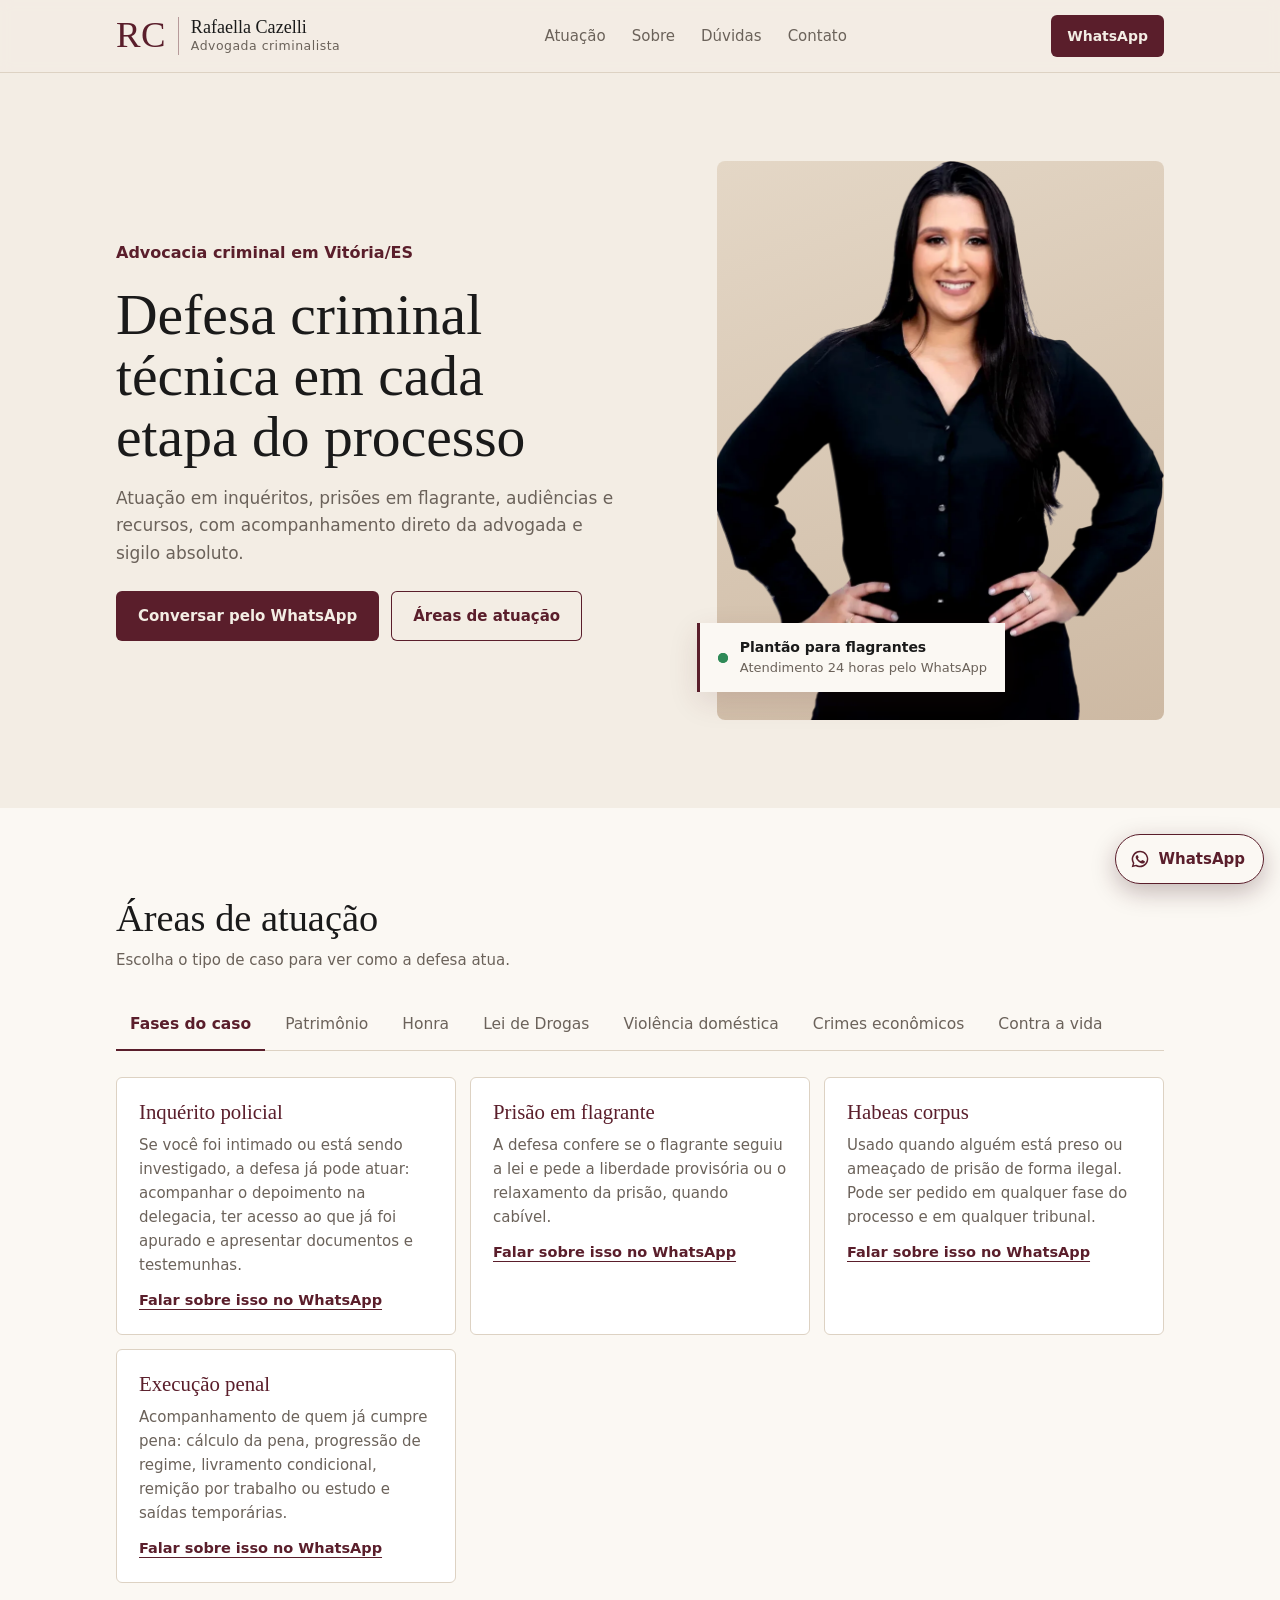
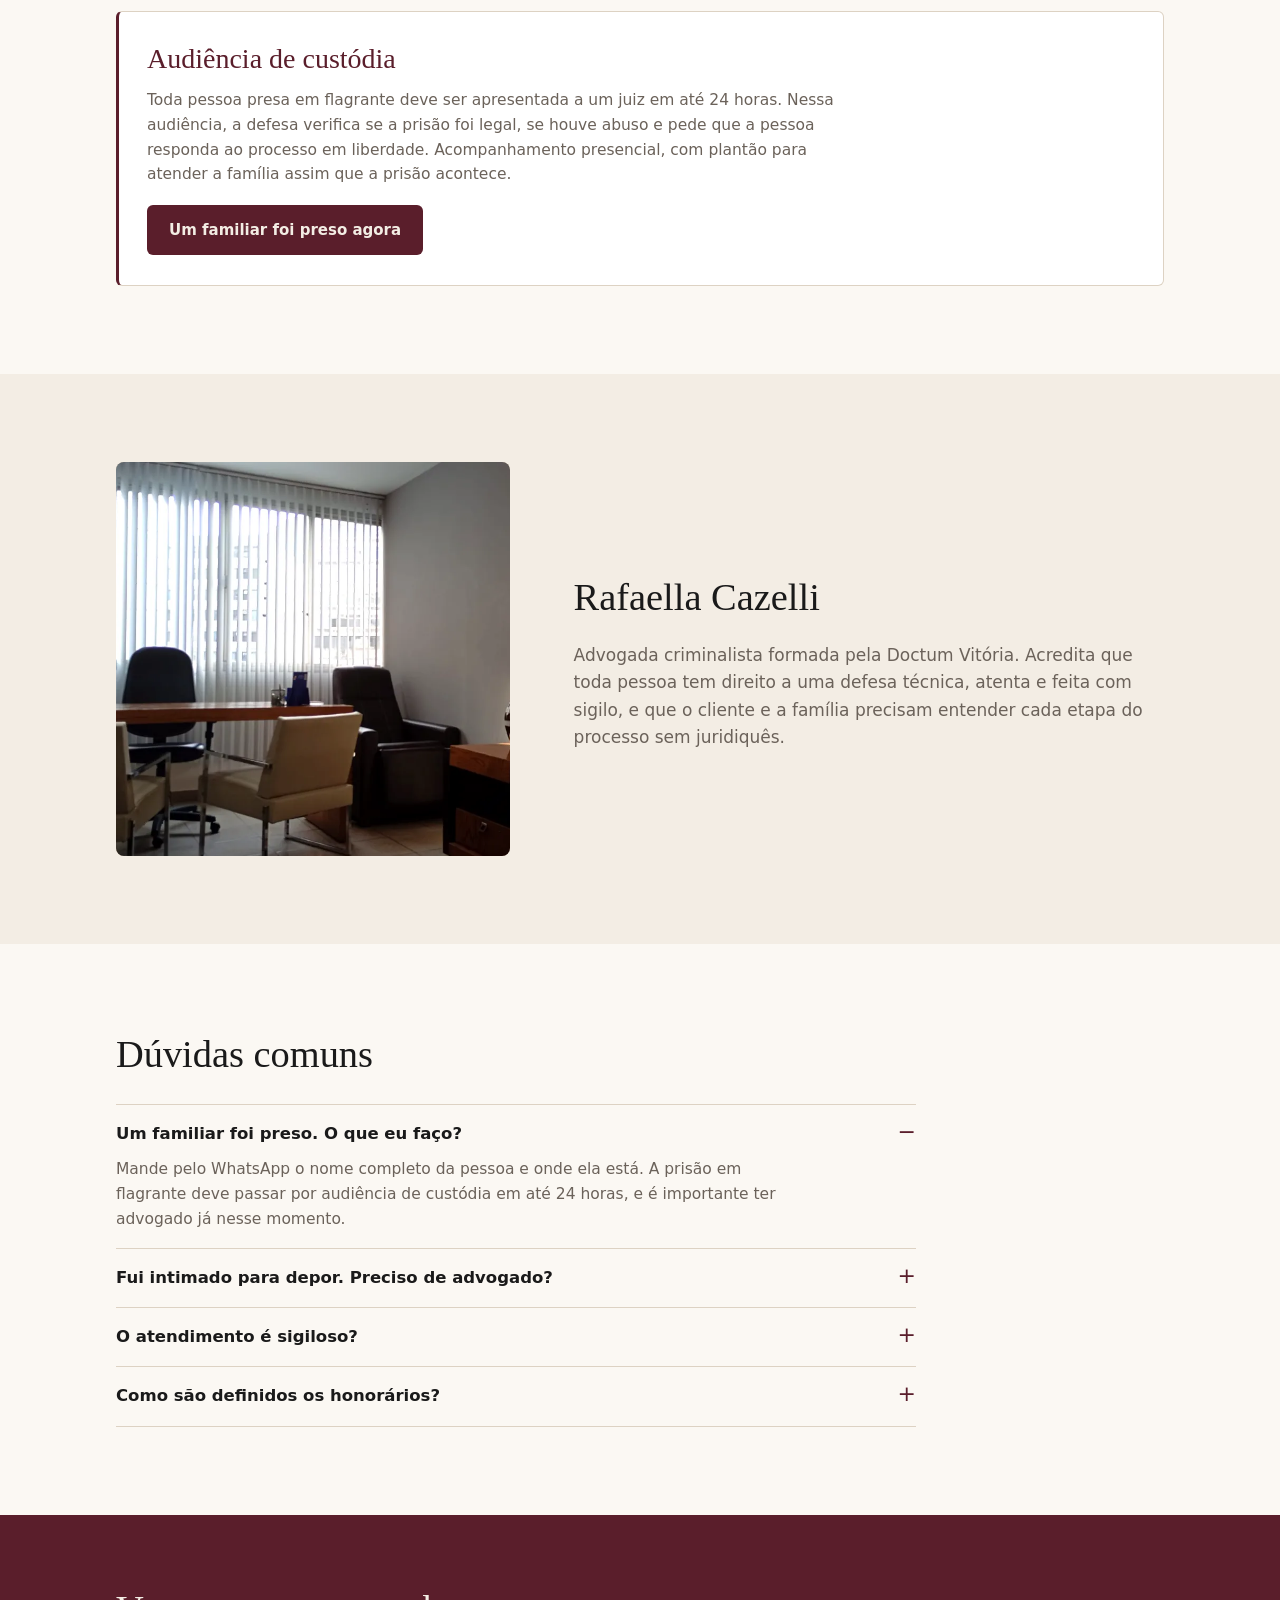
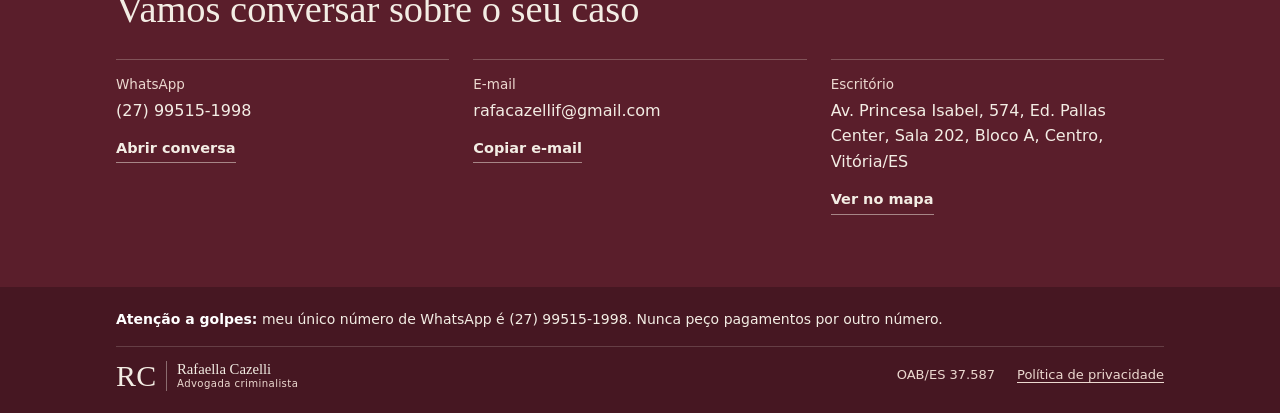
==== index.html @ 6f14c779 "Aplica protocolos básicos de segurança e aviso contra golpes - Content-Security-Policy nas páginas e" ====
<!doctype html>
<html lang="pt-BR">
<head>
  <meta charset="utf-8">
  <meta name="viewport" content="width=device-width, initial-scale=1, viewport-fit=cover">
  <meta http-equiv="Content-Security-Policy" content="default-src 'self'; script-src 'self'; style-src 'self' https://fonts.googleapis.com; font-src https://fonts.gstatic.com; img-src 'self' data:; connect-src 'none'; object-src 'none'; base-uri 'self'; form-action 'none'; upgrade-insecure-requests">
  <meta name="referrer" content="strict-origin-when-cross-origin">
  <title>Rafaella Cazelli · Advogada Criminalista em Vitória/ES</title>
  <meta name="description" content="Advogada criminalista em Vitória/ES. Defesa em furto, roubo, estelionato, crimes contra a honra, tráfico de drogas, violência doméstica, Tribunal do Júri, prisão em flagrante, audiência de custódia e habeas corpus. Plantão 24 horas pelo WhatsApp.">
  <meta name="theme-color" content="#5a1e2b">
  <meta property="og:type" content="website">
  <meta property="og:locale" content="pt_BR">
  <meta property="og:title" content="Rafaella Cazelli · Advogada Criminalista">
  <meta property="og:description" content="Defesa criminal técnica em cada etapa do processo. Atendimento em Vitória/ES e plantão 24 horas para flagrantes.">
  <meta property="og:image" content="assets/img/og-image.jpg">
  <meta name="twitter:card" content="summary_large_image">
  <link rel="icon" type="image/png" sizes="32x32" href="assets/img/favicon-32.png">
  <link rel="apple-touch-icon" href="assets/img/apple-touch-icon.png">
  <script src="assets/js/early.js"></script>
  <link rel="preconnect" href="https://fonts.googleapis.com">
  <link rel="preconnect" href="https://fonts.gstatic.com" crossorigin>
  <link rel="stylesheet" href="https://fonts.googleapis.com/css2?family=DM+Serif+Display&family=Lato:wght@400;700&display=swap">
  <link rel="stylesheet" href="assets/css/style.css">
  <link rel="preload" as="image" href="assets/img/rafaella.webp">
  <script type="application/ld+json">{"@context": "https://schema.org", "@type": "LegalService", "name": "Rafaella Cazelli · Advocacia Criminal", "description": "Advogada criminalista em Vitória/ES. Inquérito policial, prisão em flagrante, audiência de custódia, habeas corpus, Tribunal do Júri, crimes econômicos e execução penal.", "telephone": "+55 27 99515-1998", "email": "rafacazellif@gmail.com", "image": "assets/img/rafaella.webp", "areaServed": "Vitória, Espírito Santo", "address": {"@type": "PostalAddress", "streetAddress": "Av. Princesa Isabel, 574, Ed. Pallas Center, Sala 202, Bloco A", "addressLocality": "Vitória", "addressRegion": "ES", "addressCountry": "BR"}, "employee": {"@type": "Person", "name": "Rafaella Cazelli", "jobTitle": "Advogada criminalista", "alumniOf": "Doctum Vitória"}, "knowsAbout": ["Furto", "Roubo", "Estelionato e golpes", "Calúnia", "Difamação", "Injúria", "Tráfico de drogas", "Porte para uso pessoal", "Lei Maria da Penha", "Medidas protetivas", "Crimes tributários", "Lavagem de dinheiro", "Tribunal do Júri", "Inquérito policial", "Prisão em flagrante", "Habeas corpus", "Execução penal", "Audiência de custódia"]}</script>
  <script type="application/ld+json">{"@context": "https://schema.org", "@type": "FAQPage", "mainEntity": [{"@type": "Question", "name": "Um familiar foi preso. O que eu faço?", "acceptedAnswer": {"@type": "Answer", "text": "Mande pelo WhatsApp o nome completo da pessoa e onde ela está. A prisão em flagrante deve passar por audiência de custódia em até 24 horas, e é importante ter advogado já nesse momento."}}, {"@type": "Question", "name": "Fui intimado para depor. Preciso de advogado?", "acceptedAnswer": {"@type": "Answer", "text": "É recomendável. Com um advogado presente, você entende o motivo da intimação antes de falar e garante que seus direitos sejam respeitados, inclusive o de permanecer em silêncio."}}, {"@type": "Question", "name": "O atendimento é sigiloso?", "acceptedAnswer": {"@type": "Answer", "text": "Sim. Tudo o que você conta à advogada é protegido pelo sigilo profissional, desde a primeira mensagem."}}, {"@type": "Question", "name": "Como são definidos os honorários?", "acceptedAnswer": {"@type": "Answer", "text": "Seguem a tabela da OAB do seu estado e são combinados por escrito antes de qualquer serviço começar."}}]}</script>
</head>
<body>
  <a class="skip" href="#conteudo">Pular para o conteúdo</a>

  <header class="nav">
    <div class="wrap">
      <a href="#inicio" aria-label="Rafaella Cazelli, voltar ao início"><span class="lockup"><strong>RC</strong><i></i><span><b>Rafaella Cazelli</b>Advogada criminalista</span></span></a>
      <nav class="nav-links" id="menu" aria-label="Seções do site">
        <a href="#atuacao">Atuação</a>
        <a href="#sobre">Sobre</a>
        <a href="#duvidas">Dúvidas</a>
        <a href="#contato">Contato</a>
      </nav>
      <a class="btn small" href="https://wa.me/5527995151998?text=Ol%C3%A1%2C%20Rafaella.%20Vim%20pelo%20site%20e%20gostaria%20de%20orienta%C3%A7%C3%A3o%20jur%C3%ADdica%20na%20%C3%A1rea%20criminal." target="_blank" rel="noopener">WhatsApp</a>
      <button class="menu-btn" type="button" aria-expanded="false" aria-controls="menu"><span></span><span></span><span></span><b class="sr-only">Abrir menu</b></button>
    </div>
  </header>

  <main id="conteudo">
    <section class="hero" id="inicio">
      <div class="wrap">
        <div class="hero-text">
          <p class="kicker">Advocacia criminal em Vitória/ES</p>
          <h1>Defesa criminal técnica em cada etapa do processo</h1>
          <p>Atuação em inquéritos, prisões em flagrante, audiências e recursos, com acompanhamento direto da advogada e sigilo absoluto.</p>
          <div class="btns">
            <a class="btn" href="https://wa.me/5527995151998?text=Ol%C3%A1%2C%20Rafaella.%20Vim%20pelo%20site%20e%20gostaria%20de%20orienta%C3%A7%C3%A3o%20jur%C3%ADdica%20na%20%C3%A1rea%20criminal." target="_blank" rel="noopener">Conversar pelo WhatsApp</a>
            <a class="btn line" href="#atuacao">Áreas de atuação</a>
          </div>
        </div>
        <div class="hero-photo">
          <div class="frame"><img src="assets/img/rafaella.webp" width="900" height="1134" alt="Rafaella Cazelli, advogada criminalista" fetchpriority="high"></div>
          <div class="badge"><span class="live" aria-hidden="true"></span><div><b>Plantão para flagrantes</b><span>Atendimento 24 horas pelo WhatsApp</span></div></div>
        </div>
      </div>
    </section>

    <section class="section paper" id="atuacao">
      <div class="wrap">
        <div class="section-head">
          <h2>Áreas de atuação</h2>
          <p class="hint">Escolha o tipo de caso para ver como a defesa atua.</p>
        </div>
        <div class="tabs" role="tablist" aria-label="Tipos de caso">
          <button class="tab" type="button" role="tab" id="tab-fases" aria-controls="painel-fases" aria-selected="true" tabindex="0">Fases do caso</button>
          <button class="tab" type="button" role="tab" id="tab-patrimonio" aria-controls="painel-patrimonio" aria-selected="false" tabindex="-1">Patrimônio</button>
          <button class="tab" type="button" role="tab" id="tab-honra" aria-controls="painel-honra" aria-selected="false" tabindex="-1">Honra</button>
          <button class="tab" type="button" role="tab" id="tab-drogas" aria-controls="painel-drogas" aria-selected="false" tabindex="-1">Lei de Drogas</button>
          <button class="tab" type="button" role="tab" id="tab-domestica" aria-controls="painel-domestica" aria-selected="false" tabindex="-1">Violência doméstica</button>
          <button class="tab" type="button" role="tab" id="tab-economicos" aria-controls="painel-economicos" aria-selected="false" tabindex="-1">Crimes econômicos</button>
          <button class="tab" type="button" role="tab" id="tab-vida" aria-controls="painel-vida" aria-selected="false" tabindex="-1">Contra a vida</button>
        </div>
        <div class="tab-panel" role="tabpanel" id="painel-fases" aria-labelledby="tab-fases" tabindex="0">
          <h3 class="panel-title">Fases do caso</h3>
          <div class="cards">
            <article class="card">
              <h4>Inquérito policial</h4>
              <p>Se você foi intimado ou está sendo investigado, a defesa já pode atuar: acompanhar o depoimento na delegacia, ter acesso ao que já foi apurado e apresentar documentos e testemunhas.</p>
              <a class="text-link" href="https://wa.me/5527995151998?text=Ol%C3%A1%2C%20Rafaella.%20Vim%20pelo%20site%20e%20gostaria%20de%20orienta%C3%A7%C3%A3o%20jur%C3%ADdica%20sobre%20inqu%C3%A9rito%20policial." target="_blank" rel="noopener">Falar sobre isso no WhatsApp</a>
            </article>
            <article class="card">
              <h4>Prisão em flagrante</h4>
              <p>A defesa confere se o flagrante seguiu a lei e pede a liberdade provisória ou o relaxamento da prisão, quando cabível.</p>
              <a class="text-link" href="https://wa.me/5527995151998?text=Ol%C3%A1%2C%20Rafaella.%20Vim%20pelo%20site%20e%20gostaria%20de%20orienta%C3%A7%C3%A3o%20jur%C3%ADdica%20sobre%20pris%C3%A3o%20em%20flagrante." target="_blank" rel="noopener">Falar sobre isso no WhatsApp</a>
            </article>
            <article class="card">
              <h4>Habeas corpus</h4>
              <p>Usado quando alguém está preso ou ameaçado de prisão de forma ilegal. Pode ser pedido em qualquer fase do processo e em qualquer tribunal.</p>
              <a class="text-link" href="https://wa.me/5527995151998?text=Ol%C3%A1%2C%20Rafaella.%20Vim%20pelo%20site%20e%20gostaria%20de%20orienta%C3%A7%C3%A3o%20jur%C3%ADdica%20sobre%20habeas%20corpus." target="_blank" rel="noopener">Falar sobre isso no WhatsApp</a>
            </article>
            <article class="card">
              <h4>Execução penal</h4>
              <p>Acompanhamento de quem já cumpre pena: cálculo da pena, progressão de regime, livramento condicional, remição por trabalho ou estudo e saídas temporárias.</p>
              <a class="text-link" href="https://wa.me/5527995151998?text=Ol%C3%A1%2C%20Rafaella.%20Vim%20pelo%20site%20e%20gostaria%20de%20orienta%C3%A7%C3%A3o%20jur%C3%ADdica%20sobre%20execu%C3%A7%C3%A3o%20penal." target="_blank" rel="noopener">Falar sobre isso no WhatsApp</a>
            </article>
          </div>
        </div>
        <div class="tab-panel" role="tabpanel" id="painel-patrimonio" aria-labelledby="tab-patrimonio" tabindex="0">
          <h3 class="panel-title">Patrimônio</h3>
          <div class="cards">
            <article class="card">
              <h4>Furto</h4>
              <p>Defesa em acusações de furto simples ou qualificado, desde o depoimento na delegacia até o julgamento.</p>
              <a class="text-link" href="https://wa.me/5527995151998?text=Ol%C3%A1%2C%20Rafaella.%20Vim%20pelo%20site%20e%20gostaria%20de%20orienta%C3%A7%C3%A3o%20jur%C3%ADdica%20sobre%20furto." target="_blank" rel="noopener">Falar sobre isso no WhatsApp</a>
            </article>
            <article class="card">
              <h4>Roubo</h4>
              <p>Defesa em processos por roubo, inclusive o pedido de liberdade logo depois da prisão.</p>
              <a class="text-link" href="https://wa.me/5527995151998?text=Ol%C3%A1%2C%20Rafaella.%20Vim%20pelo%20site%20e%20gostaria%20de%20orienta%C3%A7%C3%A3o%20jur%C3%ADdica%20sobre%20roubo." target="_blank" rel="noopener">Falar sobre isso no WhatsApp</a>
            </article>
            <article class="card">
              <h4>Estelionato e golpes</h4>
              <p>Defesa em investigações por estelionato, golpes pela internet, fraudes e uso de conta de terceiros.</p>
              <a class="text-link" href="https://wa.me/5527995151998?text=Ol%C3%A1%2C%20Rafaella.%20Vim%20pelo%20site%20e%20gostaria%20de%20orienta%C3%A7%C3%A3o%20jur%C3%ADdica%20sobre%20estelionato." target="_blank" rel="noopener">Falar sobre isso no WhatsApp</a>
            </article>
          </div>
        </div>
        <div class="tab-panel" role="tabpanel" id="painel-honra" aria-labelledby="tab-honra" tabindex="0">
          <h3 class="panel-title">Honra</h3>
          <div class="cards">
            <article class="card">
              <h4>Calúnia</h4>
              <p>Quando alguém atribui falsamente a outra pessoa a prática de um crime. A advogada atua tanto para quem foi acusado quanto para quem foi ofendido.</p>
              <a class="text-link" href="https://wa.me/5527995151998?text=Ol%C3%A1%2C%20Rafaella.%20Vim%20pelo%20site%20e%20gostaria%20de%20orienta%C3%A7%C3%A3o%20jur%C3%ADdica%20sobre%20cal%C3%BAnia." target="_blank" rel="noopener">Falar sobre isso no WhatsApp</a>
            </article>
            <article class="card">
              <h4>Difamação</h4>
              <p>Quando alguém espalha um fato que ofende a reputação de outra pessoa, pessoalmente ou na internet.</p>
              <a class="text-link" href="https://wa.me/5527995151998?text=Ol%C3%A1%2C%20Rafaella.%20Vim%20pelo%20site%20e%20gostaria%20de%20orienta%C3%A7%C3%A3o%20jur%C3%ADdica%20sobre%20difama%C3%A7%C3%A3o." target="_blank" rel="noopener">Falar sobre isso no WhatsApp</a>
            </article>
            <article class="card">
              <h4>Injúria</h4>
              <p>Ofensas e xingamentos que atingem a dignidade de alguém, inclusive em redes sociais e grupos de mensagem.</p>
              <a class="text-link" href="https://wa.me/5527995151998?text=Ol%C3%A1%2C%20Rafaella.%20Vim%20pelo%20site%20e%20gostaria%20de%20orienta%C3%A7%C3%A3o%20jur%C3%ADdica%20sobre%20inj%C3%BAria." target="_blank" rel="noopener">Falar sobre isso no WhatsApp</a>
            </article>
          </div>
        </div>
        <div class="tab-panel" role="tabpanel" id="painel-drogas" aria-labelledby="tab-drogas" tabindex="0">
          <h3 class="panel-title">Lei de Drogas</h3>
          <div class="cards">
            <article class="card">
              <h4>Tráfico de drogas</h4>
              <p>Defesa em flagrantes, inquéritos e processos por tráfico, com análise de como foi feita a abordagem e a apreensão.</p>
              <a class="text-link" href="https://wa.me/5527995151998?text=Ol%C3%A1%2C%20Rafaella.%20Vim%20pelo%20site%20e%20gostaria%20de%20orienta%C3%A7%C3%A3o%20jur%C3%ADdica%20sobre%20tr%C3%A1fico%20de%20drogas." target="_blank" rel="noopener">Falar sobre isso no WhatsApp</a>
            </article>
            <article class="card">
              <h4>Porte para uso pessoal</h4>
              <p>Defesa para que o caso seja tratado como uso pessoal, e não como tráfico, quando as circunstâncias indicam isso.</p>
              <a class="text-link" href="https://wa.me/5527995151998?text=Ol%C3%A1%2C%20Rafaella.%20Vim%20pelo%20site%20e%20gostaria%20de%20orienta%C3%A7%C3%A3o%20jur%C3%ADdica%20sobre%20porte%20de%20drogas%20para%20uso%20pessoal." target="_blank" rel="noopener">Falar sobre isso no WhatsApp</a>
            </article>
          </div>
        </div>
        <div class="tab-panel" role="tabpanel" id="painel-domestica" aria-labelledby="tab-domestica" tabindex="0">
          <h3 class="panel-title">Violência doméstica</h3>
          <div class="cards">
            <article class="card">
              <h4>Lei Maria da Penha</h4>
              <p>Defesa em inquéritos e processos por violência doméstica e familiar.</p>
              <a class="text-link" href="https://wa.me/5527995151998?text=Ol%C3%A1%2C%20Rafaella.%20Vim%20pelo%20site%20e%20gostaria%20de%20orienta%C3%A7%C3%A3o%20jur%C3%ADdica%20sobre%20viol%C3%AAncia%20dom%C3%A9stica." target="_blank" rel="noopener">Falar sobre isso no WhatsApp</a>
            </article>
            <article class="card">
              <h4>Medidas protetivas</h4>
              <p>Atuação em pedidos de medida protetiva, na contestação delas e em casos de descumprimento.</p>
              <a class="text-link" href="https://wa.me/5527995151998?text=Ol%C3%A1%2C%20Rafaella.%20Vim%20pelo%20site%20e%20gostaria%20de%20orienta%C3%A7%C3%A3o%20jur%C3%ADdica%20sobre%20medidas%20protetivas." target="_blank" rel="noopener">Falar sobre isso no WhatsApp</a>
            </article>
          </div>
        </div>
        <div class="tab-panel" role="tabpanel" id="painel-economicos" aria-labelledby="tab-economicos" tabindex="0">
          <h3 class="panel-title">Crimes econômicos</h3>
          <div class="cards">
            <article class="card">
              <h4>Crimes tributários</h4>
              <p>Defesa em investigações e processos por sonegação e outros crimes contra a ordem tributária.</p>
              <a class="text-link" href="https://wa.me/5527995151998?text=Ol%C3%A1%2C%20Rafaella.%20Vim%20pelo%20site%20e%20gostaria%20de%20orienta%C3%A7%C3%A3o%20jur%C3%ADdica%20sobre%20crimes%20tribut%C3%A1rios." target="_blank" rel="noopener">Falar sobre isso no WhatsApp</a>
            </article>
            <article class="card">
              <h4>Lavagem de dinheiro</h4>
              <p>Defesa em investigações e processos por lavagem de dinheiro, com análise detalhada de documentos e movimentações financeiras.</p>
              <a class="text-link" href="https://wa.me/5527995151998?text=Ol%C3%A1%2C%20Rafaella.%20Vim%20pelo%20site%20e%20gostaria%20de%20orienta%C3%A7%C3%A3o%20jur%C3%ADdica%20sobre%20lavagem%20de%20dinheiro." target="_blank" rel="noopener">Falar sobre isso no WhatsApp</a>
            </article>
          </div>
        </div>
        <div class="tab-panel" role="tabpanel" id="painel-vida" aria-labelledby="tab-vida" tabindex="0">
          <h3 class="panel-title">Contra a vida</h3>
          <div class="cards">
            <article class="card">
              <h4>Tribunal do Júri</h4>
              <p>Homicídio e outros crimes dolosos contra a vida são julgados por jurados. A defesa atua desde a fase de provas até a sessão de julgamento em plenário.</p>
              <a class="text-link" href="https://wa.me/5527995151998?text=Ol%C3%A1%2C%20Rafaella.%20Vim%20pelo%20site%20e%20gostaria%20de%20orienta%C3%A7%C3%A3o%20jur%C3%ADdica%20sobre%20Tribunal%20do%20J%C3%BAri." target="_blank" rel="noopener">Falar sobre isso no WhatsApp</a>
            </article>
          </div>
        </div>
        <div class="area-wide">
          <h3>Audiência de custódia</h3>
          <p>Toda pessoa presa em flagrante deve ser apresentada a um juiz em até 24 horas. Nessa audiência, a defesa verifica se a prisão foi legal, se houve abuso e pede que a pessoa responda ao processo em liberdade. Acompanhamento presencial, com plantão para atender a família assim que a prisão acontece.</p>
          <a class="btn" href="https://wa.me/5527995151998?text=Ol%C3%A1%2C%20Rafaella.%20Um%20familiar%20acabou%20de%20ser%20preso%20e%20preciso%20de%20ajuda%20com%20a%20audi%C3%AAncia%20de%20cust%C3%B3dia." target="_blank" rel="noopener">Um familiar foi preso agora</a>
        </div>
      </div>
    </section>

    <section class="section about" id="sobre">
      <div class="wrap">
        <div class="frame"><img src="assets/img/escritorio.webp" width="1100" height="744" alt="Sala de atendimento do escritório no Ed. Pallas Center, em Vitória" loading="lazy"></div>
        <div class="about-text">
          <h2>Rafaella Cazelli</h2>
          <p>Advogada criminalista formada pela Doctum Vitória. Acredita que toda pessoa tem direito a uma defesa técnica, atenta e feita com sigilo, e que o cliente e a família precisam entender cada etapa do processo sem juridiquês.</p>
        </div>
      </div>
    </section>

    <section class="section paper" id="duvidas">
      <div class="wrap">
        <div class="section-head"><h2>Dúvidas comuns</h2></div>
        <div class="faq">
          <details open>
            <summary>Um familiar foi preso. O que eu faço?</summary>
            <p>Mande pelo WhatsApp o nome completo da pessoa e onde ela está. A prisão em flagrante deve passar por audiência de custódia em até 24 horas, e é importante ter advogado já nesse momento.</p>
          </details>
          <details>
            <summary>Fui intimado para depor. Preciso de advogado?</summary>
            <p>É recomendável. Com um advogado presente, você entende o motivo da intimação antes de falar e garante que seus direitos sejam respeitados, inclusive o de permanecer em silêncio.</p>
          </details>
          <details>
            <summary>O atendimento é sigiloso?</summary>
            <p>Sim. Tudo o que você conta à advogada é protegido pelo sigilo profissional, desde a primeira mensagem.</p>
          </details>
          <details>
            <summary>Como são definidos os honorários?</summary>
            <p>Seguem a tabela da OAB do seu estado e são combinados por escrito antes de qualquer serviço começar.</p>
          </details>
        </div>
      </div>
    </section>

    <section class="contact" id="contato">
      <div class="wrap">
        <h2>Vamos conversar sobre o seu caso</h2>
        <div class="contact-cols">
          <div><small>WhatsApp</small><span>(27) 99515-1998</span><a class="act" href="https://wa.me/5527995151998?text=Ol%C3%A1%2C%20Rafaella.%20Vim%20pelo%20site%20e%20gostaria%20de%20orienta%C3%A7%C3%A3o%20jur%C3%ADdica%20na%20%C3%A1rea%20criminal." target="_blank" rel="noopener">Abrir conversa</a></div>
          <div><small>E-mail</small><span>rafacazellif@gmail.com</span><button class="act" type="button" data-copy="rafacazellif@gmail.com">Copiar e-mail</button></div>
          <div><small>Escritório</small><span>Av. Princesa Isabel, 574, Ed. Pallas Center, Sala 202, Bloco A, Centro, Vitória/ES</span><a class="act" href="https://www.google.com/maps/search/?api=1&query=Av.%20Princesa%20Isabel%2C%20574%2C%20Ed.%20Pallas%20Center%2C%20Centro%2C%20Vit%C3%B3ria%20-%20ES" target="_blank" rel="noopener">Ver no mapa</a></div>
        </div>
      </div>
    </section>
  </main>

  <footer class="footer">
    <div class="wrap">
      <p class="footer-alert"><b>Atenção a golpes:</b> meu único número de WhatsApp é (27) 99515-1998. Nunca peço pagamentos por outro número.</p>
      <span class="lockup on-dark small"><strong>RC</strong><i></i><span><b>Rafaella Cazelli</b>Advogada criminalista</span></span>
      <div class="footer-meta"><span>OAB/ES 37.587</span><a href="privacidade.html">Política de privacidade</a></div>
    </div>
  </footer>

  <a class="float" href="https://wa.me/5527995151998?text=Ol%C3%A1%2C%20Rafaella.%20Vim%20pelo%20site%20e%20gostaria%20de%20orienta%C3%A7%C3%A3o%20jur%C3%ADdica%20na%20%C3%A1rea%20criminal." target="_blank" rel="noopener" aria-label="Conversar pelo WhatsApp"><svg viewBox="0 0 24 24" aria-hidden="true"><path fill="currentColor" d="M12 2a10 10 0 0 0-8.6 15.1L2 22l5-1.3A10 10 0 1 0 12 2Zm0 18.2a8.2 8.2 0 0 1-4.2-1.2l-.3-.2-3 .8.8-2.9-.2-.3A8.2 8.2 0 1 1 12 20.2Zm4.5-6.1c-.2-.1-1.5-.7-1.7-.8s-.4-.1-.6.1-.7.8-.8 1-.3.2-.5.1a6.7 6.7 0 0 1-3.3-2.9c-.2-.4.2-.4.7-1.3a.5.5 0 0 0 0-.5l-.8-1.9c-.2-.5-.4-.4-.6-.4h-.5a1 1 0 0 0-.7.3 3 3 0 0 0-.9 2.2 5.2 5.2 0 0 0 1.1 2.7 11.9 11.9 0 0 0 4.6 4c1.7.7 2.4.8 3.2.7a2.8 2.8 0 0 0 1.9-1.3 2.3 2.3 0 0 0 .2-1.3c-.1-.2-.3-.2-.5-.3Z"/></svg><span>WhatsApp</span></a>
  <div class="toast" id="toast" role="status" hidden></div>

  <script src="assets/js/main.js" defer></script>
</body>
</html>
---- assets/css/style.css ----
/* Rafaella Cazelli · Advocacia Criminal
   Identidade: bordô, creme, cinza-quente e preto.
   Títulos em DM Serif Display, texto em Lato. */

:root {
  --wine: #5a1e2b;
  --wine-d: #461722;
  --cream: #f3ede4;
  --paper: #fbf8f3;
  --white: #ffffff;
  --stone: #6b625a;
  --ink: #1a1a1a;
  --body: #3b3532;
  --rule: #ddd2c3;
  --blush: #ecd9d0;
  --live: #2f8a57;

  --serif: "DM Serif Display", Georgia, "Times New Roman", serif;
  --sans: "Lato", system-ui, -apple-system, "Segoe UI", sans-serif;

  --gutter: clamp(16px, 5vw, 56px);
  --max: 1160px;
  --nav-h: 72px;

  color-scheme: light;
}

*, *::before, *::after { box-sizing: border-box; }

html { -webkit-text-size-adjust: 100%; }
@media (prefers-reduced-motion: no-preference) { html { scroll-behavior: smooth; } }

body {
  margin: 0;
  background: var(--cream);
  color: var(--ink);
  font-family: var(--sans);
  font-size: 16px;
  line-height: 1.6;
}

img { display: block; max-width: 100%; height: auto; }
[hidden] { display: none !important; }
a { color: inherit; text-decoration: none; }
button { font: inherit; color: inherit; }
h1, h2, h3 { font-family: var(--serif); font-weight: 400; margin: 0; text-wrap: balance; }
p { margin: 0; }

a:focus-visible, button:focus-visible, summary:focus-visible {
  outline: 2px solid var(--wine);
  outline-offset: 3px;
}

.wrap { width: 100%; max-width: var(--max); margin-inline: auto; padding-inline: var(--gutter); }

.skip {
  position: absolute; left: 16px; top: -60px; z-index: 50;
  background: var(--wine); color: var(--cream); padding: 10px 16px; border-radius: 6px; font-weight: 700;
}
.skip:focus { top: 12px; }

[id] { scroll-margin-top: calc(var(--nav-h) - 4px); }

/* ---------- Logotipo: RC + filete + nome e profissão ---------- */
.lockup { display: inline-flex; align-items: center; gap: 0.75em; font-size: 16px; flex: none; }
.lockup strong { font-family: var(--serif); font-weight: 400; font-size: 2.3em; line-height: 1; letter-spacing: 0.01em; color: var(--wine); }
.lockup i { width: 1px; align-self: stretch; background: currentColor; opacity: 0.4; color: var(--wine); }
.lockup span { display: grid; font-size: 0.78em; line-height: 1.35; letter-spacing: 0.04em; color: var(--stone); }
.lockup span b { font-family: var(--serif); font-weight: 400; font-size: 1.45em; line-height: 1.15; letter-spacing: 0; color: var(--ink); }
.lockup.on-dark strong, .lockup.on-dark i { color: var(--cream); }
.lockup.on-dark span { color: var(--blush); }
.lockup.on-dark span b { color: var(--cream); }
.lockup.small { font-size: 13px; }

/* ---------- Botões ---------- */
.btn {
  display: inline-block; padding: 13px 22px; border-radius: 6px;
  background: var(--wine); color: var(--cream);
  font-size: 15px; font-weight: 700; white-space: nowrap;
  transition: background-color .15s ease;
}
.btn:hover { background: var(--wine-d); }
.btn.line { background: transparent; color: var(--wine); box-shadow: inset 0 0 0 1px var(--wine); }
.btn.line:hover { background: rgba(90, 30, 43, 0.07); }
.btn.small { padding: 10px 16px; font-size: 14px; }

/* ---------- Topo fixo ---------- */
.nav {
  position: sticky; top: 0; z-index: 20;
  background: rgba(243, 237, 228, 0.95);
  backdrop-filter: blur(6px);
  border-bottom: 1px solid var(--rule);
}
.nav .wrap { display: flex; align-items: center; justify-content: space-between; gap: 16px; min-height: var(--nav-h); position: relative; }
.nav-links { display: flex; gap: 26px; font-size: 15px; color: var(--stone); }
.nav-links a { padding-block: 4px; border-bottom: 1px solid transparent; transition: color .15s ease, border-color .15s ease; }
.nav-links a:hover { color: var(--wine); }
.nav-links a.is-active { color: var(--wine); border-bottom-color: var(--wine); }

.menu-btn {
  display: none; align-items: center; justify-content: center; flex-direction: column; gap: 4px;
  width: 44px; height: 44px; border: 1px solid var(--rule); border-radius: 6px; background: var(--paper); cursor: pointer;
}
.menu-btn span { width: 18px; height: 2px; background: var(--wine); transition: transform .2s ease, opacity .2s ease; }
.menu-btn[aria-expanded="true"] span:nth-child(1) { transform: translateY(6px) rotate(45deg); }
.menu-btn[aria-expanded="true"] span:nth-child(2) { opacity: 0; }
.menu-btn[aria-expanded="true"] span:nth-child(3) { transform: translateY(-6px) rotate(-45deg); }

.sr-only { position: absolute; width: 1px; height: 1px; overflow: hidden; clip-path: inset(50%); white-space: nowrap; }

/* ---------- Animações ---------- */
@keyframes rise { from { opacity: 0; transform: translateY(14px); } to { opacity: 1; transform: none; } }
@keyframes reveal { from { opacity: 0; transform: translateY(-4px); } to { opacity: 1; transform: none; } }
@keyframes pulse { from { transform: scale(1); opacity: .6; } to { transform: scale(2.6); opacity: 0; } }

/* ---------- Abertura ---------- */
.hero .wrap {
  display: grid; grid-template-columns: minmax(0, 1.2fr) minmax(0, 1fr);
  gap: clamp(28px, 5vw, 72px); align-items: center;
  padding-block: clamp(36px, 7vw, 88px);
}
.hero-text { display: grid; gap: 18px; }
.hero-text > * { animation: rise .7s cubic-bezier(.2, .7, .2, 1) both; }
.hero-text > :nth-child(2) { animation-delay: .08s; }
.hero-text > :nth-child(3) { animation-delay: .16s; }
.hero-text > :nth-child(4) { animation-delay: .24s; }
.kicker { font-size: 16px; font-weight: 700; color: var(--wine); }
.hero h1 { font-size: clamp(2.2rem, 4.8vw, 3.6rem); line-height: 1.06; color: var(--ink); }
.hero-text > p:not(.kicker) { color: var(--stone); font-size: 17px; max-width: 46ch; }
.btns { display: flex; flex-wrap: wrap; gap: 12px; margin-top: 6px; }

.hero-photo { position: relative; animation: rise .7s .12s cubic-bezier(.2, .7, .2, 1) both; }
.hero-photo .frame {
  aspect-ratio: 4 / 5; border-radius: 8px; overflow: hidden;
  background: linear-gradient(160deg, #e4d7c6, #cdb9a3);
}
.hero-photo img { width: 100%; height: 100%; object-fit: cover; object-position: center top; }
.badge {
  position: absolute; left: -20px; bottom: 28px;
  display: flex; align-items: center; gap: 12px;
  background: var(--paper); padding: 13px 18px; border-left: 3px solid var(--wine);
  box-shadow: 0 10px 30px rgba(90, 30, 43, 0.12);
  font-size: 13px; color: var(--stone);
}
.badge div { display: grid; }
.badge b { color: var(--ink); font-size: 14px; }
.live { position: relative; width: 10px; height: 10px; border-radius: 50%; background: var(--live); flex: none; }
.live::after { content: ""; position: absolute; inset: 0; border-radius: 50%; background: var(--live); animation: pulse 2s ease-out infinite; }

/* ---------- Seções ---------- */
.section { padding-block: clamp(44px, 7vw, 88px); }
.section.paper { background: var(--paper); }
.section-head { display: grid; gap: 8px; margin-bottom: 28px; }
.section-head h2, .contact h2 { font-size: clamp(1.8rem, 3.4vw, 2.4rem); line-height: 1.15; }
.hint { font-size: 15px; color: var(--stone); }

/* ---------- Áreas de atuação (abas) ---------- */
.tabs { display: flex; flex-wrap: wrap; gap: 2px 6px; border-bottom: 1px solid var(--rule); margin-bottom: 26px; }
html:not(.js) .tabs { display: none; }
.tab {
  border: 0; background: none; padding: 12px 14px; margin-bottom: -1px; cursor: pointer;
  font-size: 15.5px; color: var(--stone); border-bottom: 2px solid transparent;
  transition: color .15s ease, border-color .15s ease, background-color .15s ease;
}
.tab:hover { color: var(--wine); }
.tab[aria-selected="true"] { color: var(--wine); font-weight: 700; border-bottom-color: var(--wine); }
.tab-panel { animation: reveal .25s ease-out; }
.tab-panel + .tab-panel { margin-top: 28px; }
.js .tab-panel + .tab-panel { margin-top: 0; }
.tab-panel:focus-visible { outline: 2px solid var(--wine); outline-offset: 6px; }
.panel-title { font-size: 1.4rem; margin-bottom: 14px; }
.js .panel-title { position: absolute; width: 1px; height: 1px; overflow: hidden; clip-path: inset(50%); white-space: nowrap; }
.cards { display: grid; grid-template-columns: repeat(auto-fill, minmax(min(100%, 300px), 1fr)); gap: 14px; }
.card { background: var(--white); border: 1px solid var(--rule); border-radius: 6px; padding: 22px; display: grid; gap: 8px; align-content: start; }
.card h4 { font-family: var(--serif); font-weight: 400; margin: 0; font-size: 1.3rem; line-height: 1.2; color: var(--wine); }
.card p { font-size: 15px; color: var(--stone); }
.text-link { justify-self: start; margin-top: 4px; font-size: 14.5px; font-weight: 700; color: var(--wine); text-decoration: underline; text-underline-offset: 4px; }

.area-wide {
  margin-top: 28px; display: grid; gap: 12px; padding: 30px 28px;
  background: var(--white); border: 1px solid var(--rule); border-left: 3px solid var(--wine); border-radius: 6px;
}
.area-wide h3 { font-size: 1.75rem; color: var(--wine); line-height: 1.2; }
.area-wide p { font-size: 15.5px; color: var(--stone); max-width: 72ch; }
.area-wide .btn { justify-self: start; margin-top: 6px; }

/* ---------- Sobre ---------- */
.about .wrap { display: grid; grid-template-columns: minmax(0, 1fr) minmax(0, 1.5fr); gap: clamp(28px, 5vw, 64px); align-items: center; }
.about .frame { aspect-ratio: 1; border-radius: 8px; overflow: hidden; background: #cdb9a3; }
.about .frame img { width: 100%; height: 100%; object-fit: cover; object-position: 35% center; }
.about-text { display: grid; gap: 14px; }
.about-text h2 { font-size: clamp(1.8rem, 3.4vw, 2.4rem); }
.about-text p { color: var(--stone); font-size: 17px; max-width: 58ch; }

/* ---------- Dúvidas ---------- */
.faq { display: grid; max-width: 800px; border-top: 1px solid var(--rule); }
.faq details { border-bottom: 1px solid var(--rule); padding-block: 16px; }
.faq summary { cursor: pointer; font-weight: 700; font-size: 16.5px; list-style: none; display: flex; justify-content: space-between; gap: 16px; }
.faq summary::-webkit-details-marker { display: none; }
.faq summary::after { content: "+"; color: var(--wine); font-weight: 400; font-size: 22px; line-height: 1; }
.faq details[open] summary::after { content: "−"; }
.faq details p { margin-top: 10px; font-size: 15.5px; color: var(--stone); max-width: 68ch; animation: reveal .25s ease-out; }

/* ---------- Contato ---------- */
.contact { background: var(--wine); color: var(--cream); }
.contact .wrap { display: grid; gap: 28px; padding-block: clamp(44px, 6vw, 72px); }
.contact-cols { display: grid; grid-template-columns: repeat(3, minmax(0, 1fr)); gap: 24px; }
.contact-cols div { display: grid; gap: 2px; align-content: start; border-top: 1px solid rgba(243, 237, 228, 0.25); padding-top: 14px; min-width: 0; overflow-wrap: anywhere; }
.contact-cols small { font-size: 13.5px; color: var(--blush); }
.contact-cols span { font-size: 16px; }
.act {
  justify-self: start; margin-top: 12px; padding: 0 0 2px; border: 0;
  border-bottom: 1px solid rgba(243, 237, 228, 0.5); background: none;
  color: var(--cream); font-size: 14.5px; font-weight: 700; cursor: pointer; transition: border-color .15s ease;
}
.act:hover { border-bottom-color: var(--cream); }

/* ---------- Rodapé ---------- */
.footer { background: var(--wine-d); color: var(--blush); font-size: 13px; }
.footer .wrap { display: flex; flex-wrap: wrap; justify-content: space-between; align-items: center; gap: 14px 24px; padding-block: 22px; }
.footer-meta { display: flex; flex-wrap: wrap; gap: 4px 22px; }
.footer-alert {
  flex: 1 1 100%; margin: 0; padding-bottom: 16px; border-bottom: 1px solid rgba(243, 237, 228, 0.18);
  font-size: 14px; line-height: 1.5; color: var(--cream);
}
.footer-alert b { color: var(--white); }
.footer-meta a { text-decoration: underline; text-underline-offset: 3px; }

/* ---------- WhatsApp flutuante ---------- */
.float {
  position: fixed; right: 16px; bottom: calc(16px + env(safe-area-inset-bottom, 0px)); z-index: 30;
  display: inline-flex; align-items: center; gap: 8px; padding: 12px 18px 12px 14px; border-radius: 999px;
  background: var(--paper); color: var(--wine); border: 1.5px solid var(--wine);
  font-size: 15px; font-weight: 700; box-shadow: 0 8px 24px rgba(58, 17, 26, 0.28);
  transition: background-color .15s ease, color .15s ease, opacity .2s ease, transform .2s ease;
}
.float:hover { background: var(--wine); color: var(--cream); }
.float svg { width: 20px; height: 20px; }
.float.is-hidden { opacity: 0; transform: translateY(12px); pointer-events: none; }

.toast {
  position: fixed; left: 50%; bottom: calc(24px + env(safe-area-inset-bottom, 0px)); transform: translateX(-50%); z-index: 40;
  background: var(--ink); color: var(--cream); padding: 9px 16px; border-radius: 999px; font-size: 14px;
}

/* ---------- Página de texto (privacidade) ---------- */
.doc { background: var(--paper); }
.doc .wrap { max-width: 820px; padding-block: clamp(40px, 6vw, 72px); display: grid; gap: 18px; }
.doc h1 { font-size: clamp(2rem, 4vw, 2.8rem); }
.doc h2 { font-size: 1.4rem; margin-top: 12px; }
.doc p, .doc li { color: var(--body); max-width: 70ch; }
.doc ul { margin: 0; padding-left: 20px; display: grid; gap: 6px; }
.doc a { color: var(--wine); text-decoration: underline; text-underline-offset: 3px; }

/* ---------- Responsivo ---------- */
@media (max-width: 860px) {
  :root { --nav-h: 66px; }
  .nav-links {
    display: none; position: absolute; top: 100%; left: 0; right: 0;
    flex-direction: column; gap: 0; padding: 4px var(--gutter) 12px;
    background: var(--cream); border-bottom: 1px solid var(--rule); box-shadow: 0 12px 24px rgba(58, 17, 26, 0.08);
  }
  .nav-links.open { display: flex; animation: reveal .2s ease-out; }
  .nav-links a { padding-block: 13px; border-bottom: 1px solid var(--rule); font-size: 16px; }
  .nav-links a:last-child { border-bottom: 0; }
  .nav-links a.is-active { border-bottom-color: var(--rule); }
  .menu-btn { display: inline-flex; }
  .nav .btn { margin-left: auto; }

  .hero .wrap, .about .wrap { grid-template-columns: minmax(0, 1fr); }
  .hero-photo .frame { aspect-ratio: 1; }
  .badge { left: 12px; bottom: 16px; }
  .about .frame { aspect-ratio: 16 / 10; }
}
@media (max-width: 600px) {
  .nav .btn { display: none; }
  .contact-cols { grid-template-columns: minmax(0, 1fr); }
  .tabs { border-bottom: 0; gap: 8px; }
  .tab { margin: 0; padding: 8px 14px; font-size: 14.5px; border: 1px solid var(--rule); border-radius: 999px; background: var(--white); }
  .tab[aria-selected="true"] { background: var(--wine); color: var(--cream); border-color: var(--wine); }
  .card { padding: 20px; }
  .area-wide { padding: 22px 20px; }
  .float span { position: absolute; width: 1px; height: 1px; overflow: hidden; clip-path: inset(50%); }
  .float { padding: 14px; }
}
@media (prefers-reduced-motion: reduce) {
  *, *::before, *::after { animation: none !important; transition: none !important; }
}
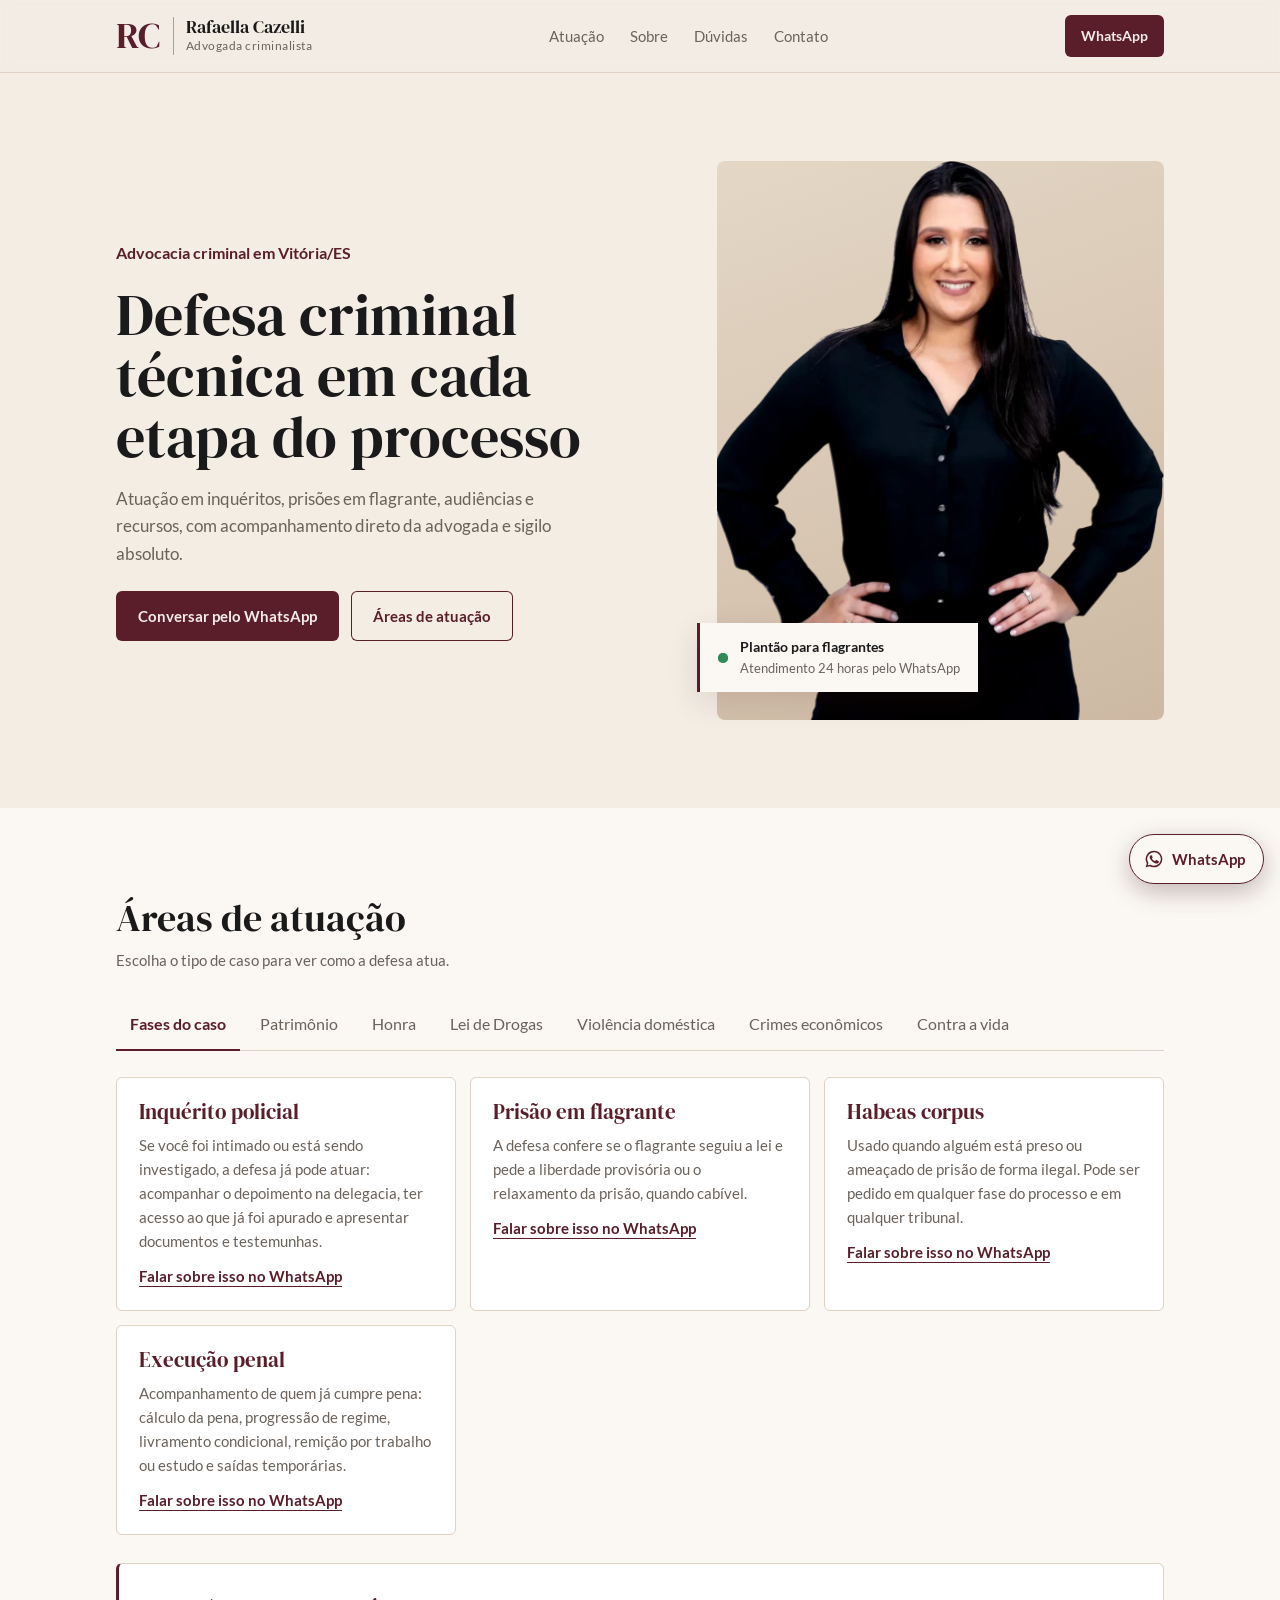
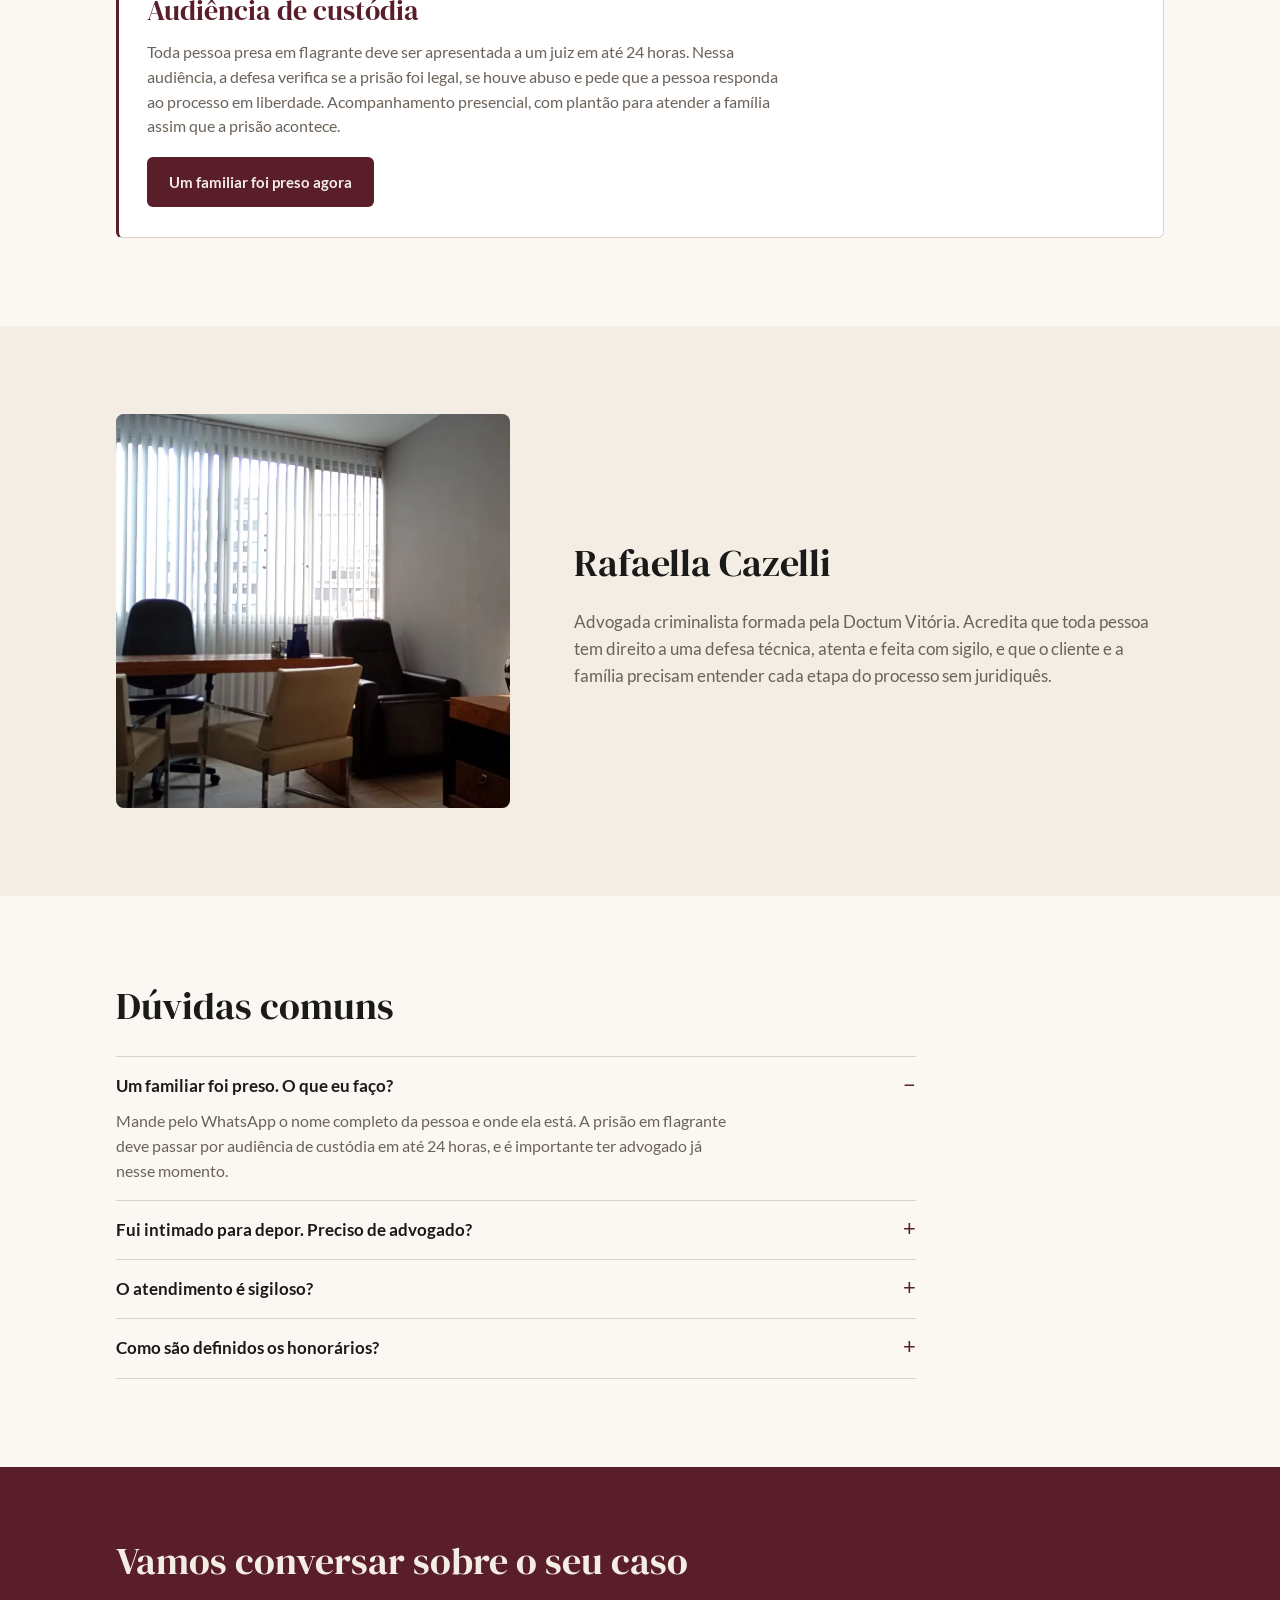
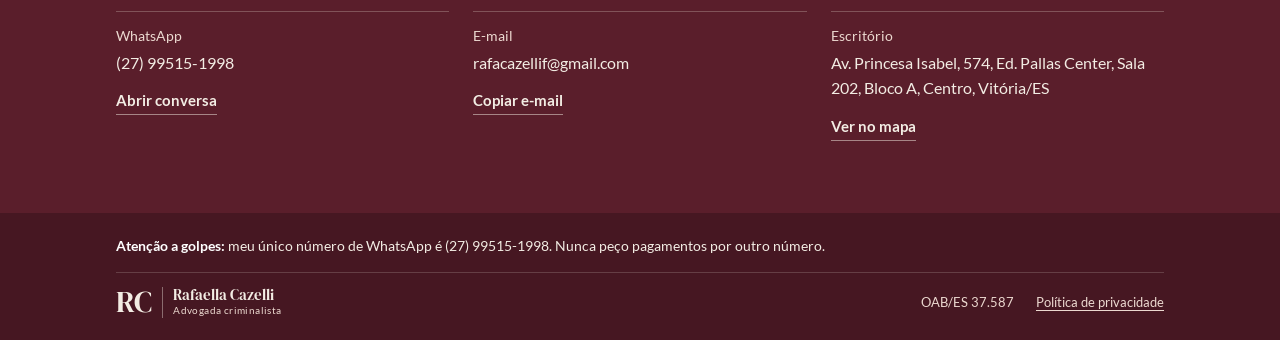
==== commit 1a7c9a2c: "Hospeda as fontes no próprio site DM Serif Display e Lato passam a ser servidas de assets/fonts/ (wo" ====
--- a/index.html
+++ b/index.html
@@ -3,7 +3,7 @@
 <head>
   <meta charset="utf-8">
   <meta name="viewport" content="width=device-width, initial-scale=1, viewport-fit=cover">
-  <meta http-equiv="Content-Security-Policy" content="default-src 'self'; script-src 'self'; style-src 'self' https://fonts.googleapis.com; font-src https://fonts.gstatic.com; img-src 'self' data:; connect-src 'none'; object-src 'none'; base-uri 'self'; form-action 'none'; upgrade-insecure-requests">
+  <meta http-equiv="Content-Security-Policy" content="default-src 'self'; script-src 'self'; style-src 'self'; font-src 'self'; img-src 'self' data:; connect-src 'none'; object-src 'none'; base-uri 'self'; form-action 'none'; upgrade-insecure-requests">
   <meta name="referrer" content="strict-origin-when-cross-origin">
   <title>Rafaella Cazelli · Advogada Criminalista em Vitória/ES</title>
   <meta name="description" content="Advogada criminalista em Vitória/ES. Defesa em furto, roubo, estelionato, crimes contra a honra, tráfico de drogas, violência doméstica, Tribunal do Júri, prisão em flagrante, audiência de custódia e habeas corpus. Plantão 24 horas pelo WhatsApp.">
@@ -17,9 +17,9 @@
   <link rel="icon" type="image/png" sizes="32x32" href="assets/img/favicon-32.png">
   <link rel="apple-touch-icon" href="assets/img/apple-touch-icon.png">
   <script src="assets/js/early.js"></script>
-  <link rel="preconnect" href="https://fonts.googleapis.com">
-  <link rel="preconnect" href="https://fonts.gstatic.com" crossorigin>
-  <link rel="stylesheet" href="https://fonts.googleapis.com/css2?family=DM+Serif+Display&family=Lato:wght@400;700&display=swap">
+  <link rel="preload" href="assets/fonts/dm-serif-display-400-latin.woff2" as="font" type="font/woff2" crossorigin>
+  <link rel="preload" href="assets/fonts/lato-400-latin.woff2" as="font" type="font/woff2" crossorigin>
+  <link rel="stylesheet" href="assets/css/fonts.css">
   <link rel="stylesheet" href="assets/css/style.css">
   <link rel="preload" as="image" href="assets/img/rafaella.webp">
   <script type="application/ld+json">{"@context": "https://schema.org", "@type": "LegalService", "name": "Rafaella Cazelli · Advocacia Criminal", "description": "Advogada criminalista em Vitória/ES. Inquérito policial, prisão em flagrante, audiência de custódia, habeas corpus, Tribunal do Júri, crimes econômicos e execução penal.", "telephone": "+55 27 99515-1998", "email": "rafacazellif@gmail.com", "image": "assets/img/rafaella.webp", "areaServed": "Vitória, Espírito Santo", "address": {"@type": "PostalAddress", "streetAddress": "Av. Princesa Isabel, 574, Ed. Pallas Center, Sala 202, Bloco A", "addressLocality": "Vitória", "addressRegion": "ES", "addressCountry": "BR"}, "employee": {"@type": "Person", "name": "Rafaella Cazelli", "jobTitle": "Advogada criminalista", "alumniOf": "Doctum Vitória"}, "knowsAbout": ["Furto", "Roubo", "Estelionato e golpes", "Calúnia", "Difamação", "Injúria", "Tráfico de drogas", "Porte para uso pessoal", "Lei Maria da Penha", "Medidas protetivas", "Crimes tributários", "Lavagem de dinheiro", "Tribunal do Júri", "Inquérito policial", "Prisão em flagrante", "Habeas corpus", "Execução penal", "Audiência de custódia"]}</script>
--- a/assets/css/fonts.css
+++ b/assets/css/fonts.css
@@ -0,0 +1,55 @@
+/* Fontes servidas pelo próprio site (DM Serif Display e Lato, licença SIL Open Font License 1.1). */
+/* DM Serif Display 400, latin-ext */
+@font-face {
+  font-family: "DM Serif Display";
+  font-style: normal;
+  font-weight: 400;
+  font-display: swap;
+  src: url("../fonts/dm-serif-display-400-latin-ext.woff2") format("woff2");
+  unicode-range: U+0100-02BA, U+02BD-02C5, U+02C7-02CC, U+02CE-02D7, U+02DD-02FF, U+0304, U+0308, U+0329, U+1D00-1DBF, U+1E00-1E9F, U+1EF2-1EFF, U+2020, U+20A0-20AB, U+20AD-20C4, U+2113, U+2C60-2C7F, U+A720-A7FF;
+}
+/* DM Serif Display 400, latin */
+@font-face {
+  font-family: "DM Serif Display";
+  font-style: normal;
+  font-weight: 400;
+  font-display: swap;
+  src: url("../fonts/dm-serif-display-400-latin.woff2") format("woff2");
+  unicode-range: U+0000-00FF, U+0131, U+0152-0153, U+02BB-02BC, U+02C6, U+02DA, U+02DC, U+0304, U+0308, U+0329, U+2000-206F, U+20AC, U+2122, U+2191, U+2193, U+2212, U+2215, U+FEFF, U+FFFD;
+}
+/* Lato 400, latin-ext */
+@font-face {
+  font-family: "Lato";
+  font-style: normal;
+  font-weight: 400;
+  font-display: swap;
+  src: url("../fonts/lato-400-latin-ext.woff2") format("woff2");
+  unicode-range: U+0100-02BA, U+02BD-02C5, U+02C7-02CC, U+02CE-02D7, U+02DD-02FF, U+0304, U+0308, U+0329, U+1D00-1DBF, U+1E00-1E9F, U+1EF2-1EFF, U+2020, U+20A0-20AB, U+20AD-20C4, U+2113, U+2C60-2C7F, U+A720-A7FF;
+}
+/* Lato 400, latin */
+@font-face {
+  font-family: "Lato";
+  font-style: normal;
+  font-weight: 400;
+  font-display: swap;
+  src: url("../fonts/lato-400-latin.woff2") format("woff2");
+  unicode-range: U+0000-00FF, U+0131, U+0152-0153, U+02BB-02BC, U+02C6, U+02DA, U+02DC, U+0304, U+0308, U+0329, U+2000-206F, U+20AC, U+2122, U+2191, U+2193, U+2212, U+2215, U+FEFF, U+FFFD;
+}
+/* Lato 700, latin-ext */
+@font-face {
+  font-family: "Lato";
+  font-style: normal;
+  font-weight: 700;
+  font-display: swap;
+  src: url("../fonts/lato-700-latin-ext.woff2") format("woff2");
+  unicode-range: U+0100-02BA, U+02BD-02C5, U+02C7-02CC, U+02CE-02D7, U+02DD-02FF, U+0304, U+0308, U+0329, U+1D00-1DBF, U+1E00-1E9F, U+1EF2-1EFF, U+2020, U+20A0-20AB, U+20AD-20C4, U+2113, U+2C60-2C7F, U+A720-A7FF;
+}
+/* Lato 700, latin */
+@font-face {
+  font-family: "Lato";
+  font-style: normal;
+  font-weight: 700;
+  font-display: swap;
+  src: url("../fonts/lato-700-latin.woff2") format("woff2");
+  unicode-range: U+0000-00FF, U+0131, U+0152-0153, U+02BB-02BC, U+02C6, U+02DA, U+02DC, U+0304, U+0308, U+0329, U+2000-206F, U+20AC, U+2122, U+2191, U+2193, U+2212, U+2215, U+FEFF, U+FFFD;
+}
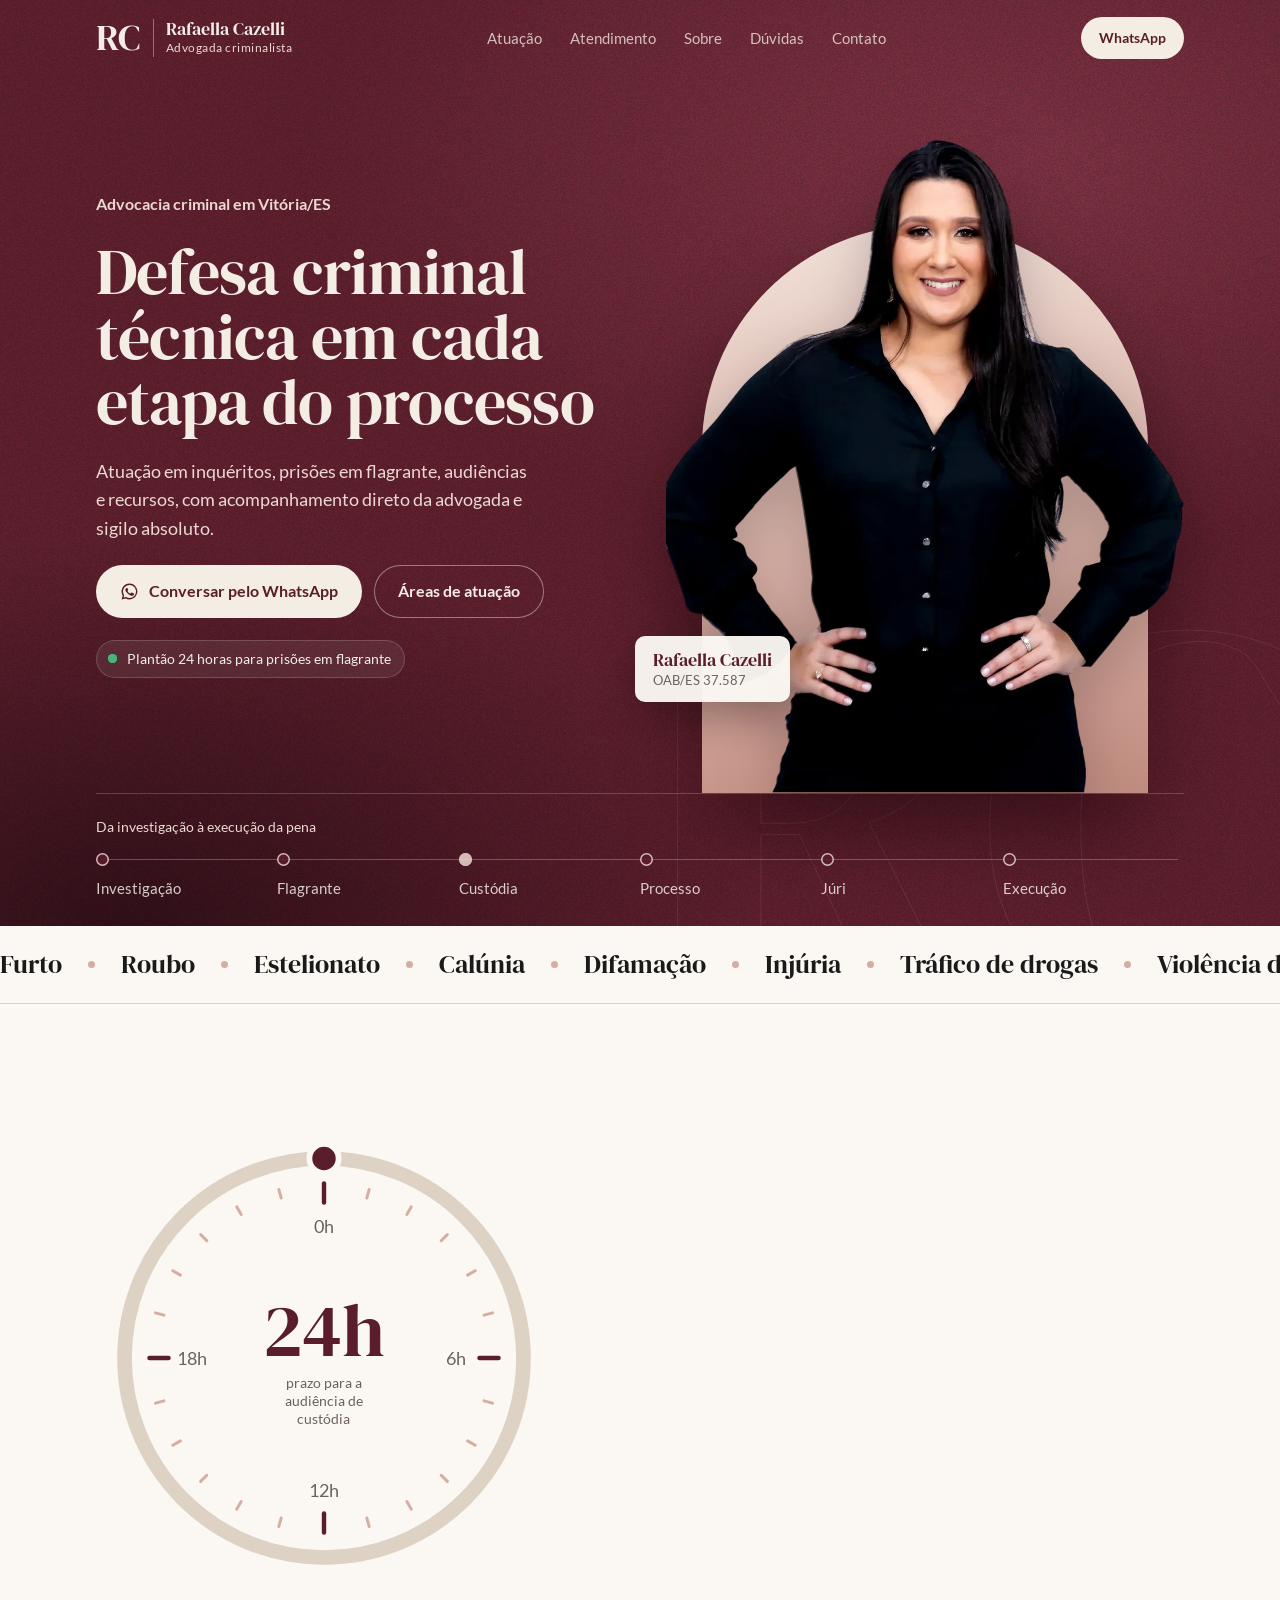
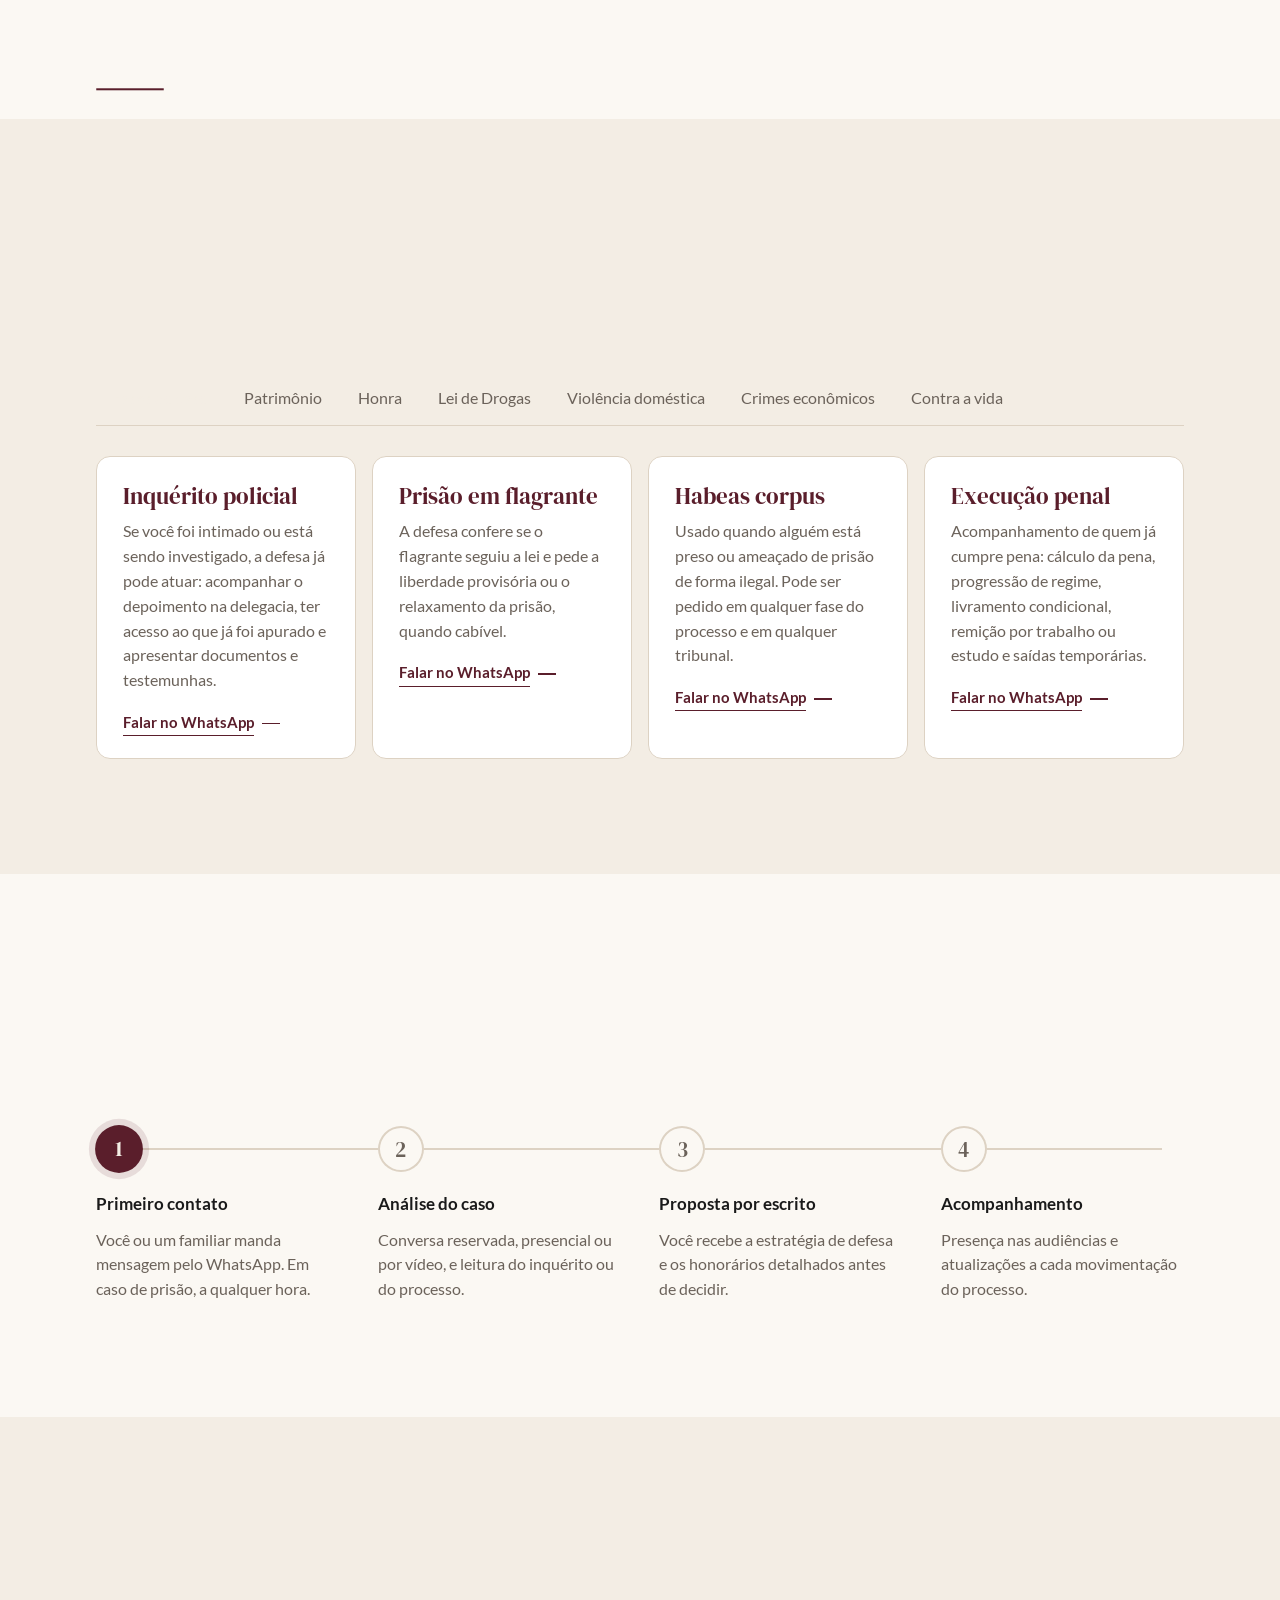
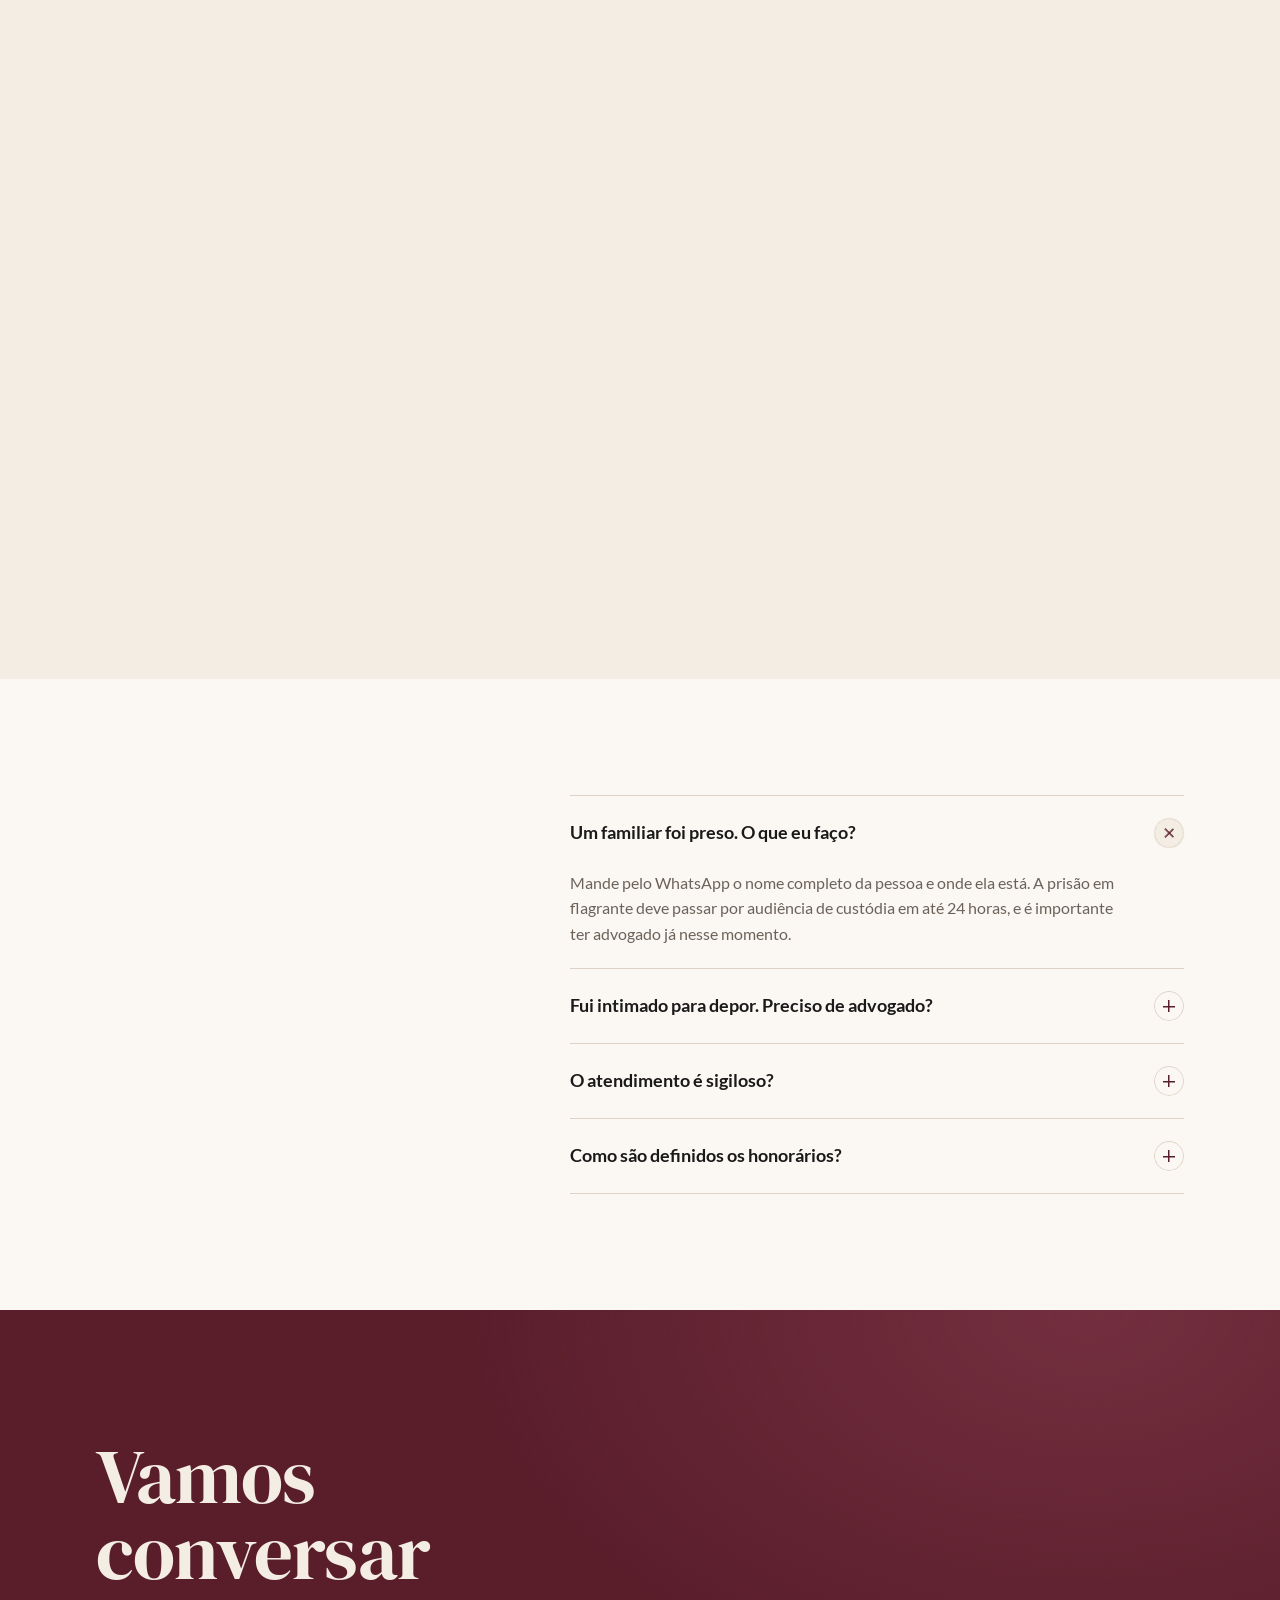
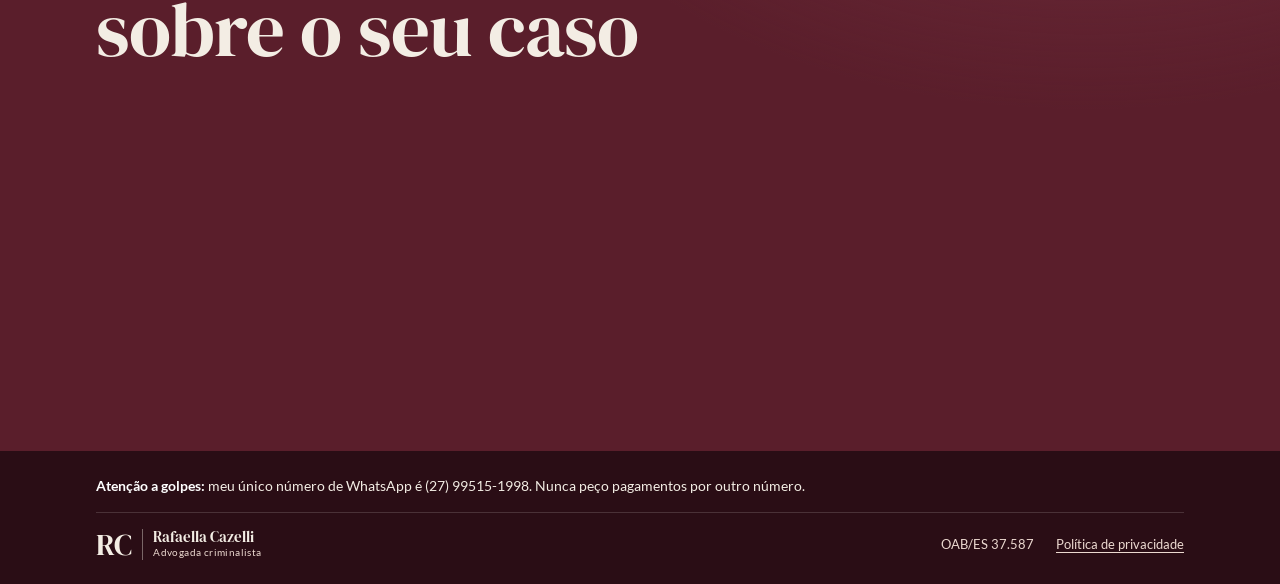
==== commit fc953afd: "Redesenha o site com abertura interativa e novas seções - Abertura bordô escura com textura, monogra" ====
--- a/index.html
+++ b/index.html
@@ -22,48 +22,99 @@
   <link rel="stylesheet" href="assets/css/fonts.css">
   <link rel="stylesheet" href="assets/css/style.css">
   <link rel="preload" as="image" href="assets/img/rafaella.webp">
-  <script type="application/ld+json">{"@context": "https://schema.org", "@type": "LegalService", "name": "Rafaella Cazelli · Advocacia Criminal", "description": "Advogada criminalista em Vitória/ES. Inquérito policial, prisão em flagrante, audiência de custódia, habeas corpus, Tribunal do Júri, crimes econômicos e execução penal.", "telephone": "+55 27 99515-1998", "email": "rafacazellif@gmail.com", "image": "assets/img/rafaella.webp", "areaServed": "Vitória, Espírito Santo", "address": {"@type": "PostalAddress", "streetAddress": "Av. Princesa Isabel, 574, Ed. Pallas Center, Sala 202, Bloco A", "addressLocality": "Vitória", "addressRegion": "ES", "addressCountry": "BR"}, "employee": {"@type": "Person", "name": "Rafaella Cazelli", "jobTitle": "Advogada criminalista", "alumniOf": "Doctum Vitória"}, "knowsAbout": ["Furto", "Roubo", "Estelionato e golpes", "Calúnia", "Difamação", "Injúria", "Tráfico de drogas", "Porte para uso pessoal", "Lei Maria da Penha", "Medidas protetivas", "Crimes tributários", "Lavagem de dinheiro", "Tribunal do Júri", "Inquérito policial", "Prisão em flagrante", "Habeas corpus", "Execução penal", "Audiência de custódia"]}</script>
+  <script type="application/ld+json">{"@context": "https://schema.org", "@type": "LegalService", "name": "Rafaella Cazelli · Advocacia Criminal", "description": "Advogada criminalista em Vitória/ES. Inquérito policial, prisão em flagrante, audiência de custódia, habeas corpus, Tribunal do Júri, crimes contra o patrimônio, crimes contra a honra, Lei de Drogas, violência doméstica, crimes econômicos e execução penal.", "telephone": "+55 27 99515-1998", "email": "rafacazellif@gmail.com", "image": "assets/img/rafaella.webp", "areaServed": "Vitória, Espírito Santo", "address": {"@type": "PostalAddress", "streetAddress": "Av. Princesa Isabel, 574, Ed. Pallas Center, Sala 202, Bloco A", "addressLocality": "Vitória", "addressRegion": "ES", "addressCountry": "BR"}, "employee": {"@type": "Person", "name": "Rafaella Cazelli", "jobTitle": "Advogada criminalista", "alumniOf": "Doctum Vitória"}, "knowsAbout": ["Inquérito policial", "Prisão em flagrante", "Habeas corpus", "Execução penal", "Furto", "Roubo", "Estelionato e golpes", "Calúnia", "Difamação", "Injúria", "Tráfico de drogas", "Porte para uso pessoal", "Lei Maria da Penha", "Medidas protetivas", "Crimes tributários", "Lavagem de dinheiro", "Tribunal do Júri", "Audiência de custódia"]}</script>
   <script type="application/ld+json">{"@context": "https://schema.org", "@type": "FAQPage", "mainEntity": [{"@type": "Question", "name": "Um familiar foi preso. O que eu faço?", "acceptedAnswer": {"@type": "Answer", "text": "Mande pelo WhatsApp o nome completo da pessoa e onde ela está. A prisão em flagrante deve passar por audiência de custódia em até 24 horas, e é importante ter advogado já nesse momento."}}, {"@type": "Question", "name": "Fui intimado para depor. Preciso de advogado?", "acceptedAnswer": {"@type": "Answer", "text": "É recomendável. Com um advogado presente, você entende o motivo da intimação antes de falar e garante que seus direitos sejam respeitados, inclusive o de permanecer em silêncio."}}, {"@type": "Question", "name": "O atendimento é sigiloso?", "acceptedAnswer": {"@type": "Answer", "text": "Sim. Tudo o que você conta à advogada é protegido pelo sigilo profissional, desde a primeira mensagem."}}, {"@type": "Question", "name": "Como são definidos os honorários?", "acceptedAnswer": {"@type": "Answer", "text": "Seguem a tabela da OAB do seu estado e são combinados por escrito antes de qualquer serviço começar."}}]}</script>
 </head>
 <body>
   <a class="skip" href="#conteudo">Pular para o conteúdo</a>
 
-  <header class="nav">
+  <header class="nav" id="topo">
     <div class="wrap">
-      <a href="#inicio" aria-label="Rafaella Cazelli, voltar ao início"><span class="lockup"><strong>RC</strong><i></i><span><b>Rafaella Cazelli</b>Advogada criminalista</span></span></a>
+      <a href="#inicio" class="nav-home" aria-label="Rafaella Cazelli, voltar ao início"><span class="lockup"><strong>RC</strong><i></i><span><b>Rafaella Cazelli</b>Advogada criminalista</span></span></a>
       <nav class="nav-links" id="menu" aria-label="Seções do site">
         <a href="#atuacao">Atuação</a>
+        <a href="#atendimento">Atendimento</a>
         <a href="#sobre">Sobre</a>
         <a href="#duvidas">Dúvidas</a>
         <a href="#contato">Contato</a>
       </nav>
-      <a class="btn small" href="https://wa.me/5527995151998?text=Ol%C3%A1%2C%20Rafaella.%20Vim%20pelo%20site%20e%20gostaria%20de%20orienta%C3%A7%C3%A3o%20jur%C3%ADdica%20na%20%C3%A1rea%20criminal." target="_blank" rel="noopener">WhatsApp</a>
+      <a class="btn small nav-wa" href="https://wa.me/5527995151998?text=Ol%C3%A1%2C%20Rafaella.%20Vim%20pelo%20site%20e%20gostaria%20de%20orienta%C3%A7%C3%A3o%20jur%C3%ADdica%20na%20%C3%A1rea%20criminal." target="_blank" rel="noopener">WhatsApp</a>
       <button class="menu-btn" type="button" aria-expanded="false" aria-controls="menu"><span></span><span></span><span></span><b class="sr-only">Abrir menu</b></button>
     </div>
+    <span class="progress" aria-hidden="true"></span>
   </header>
 
   <main id="conteudo">
     <section class="hero" id="inicio">
-      <div class="wrap">
+      <div class="hero-grain" aria-hidden="true"></div>
+      <span class="hero-mono" aria-hidden="true">RC</span>
+      <div class="wrap hero-grid">
         <div class="hero-text">
           <p class="kicker">Advocacia criminal em Vitória/ES</p>
-          <h1>Defesa criminal técnica em cada etapa do processo</h1>
-          <p>Atuação em inquéritos, prisões em flagrante, audiências e recursos, com acompanhamento direto da advogada e sigilo absoluto.</p>
+          <h1 class="split">Defesa criminal técnica em cada etapa do processo</h1>
+          <p class="lead">Atuação em inquéritos, prisões em flagrante, audiências e recursos, com acompanhamento direto da advogada e sigilo absoluto.</p>
           <div class="btns">
-            <a class="btn" href="https://wa.me/5527995151998?text=Ol%C3%A1%2C%20Rafaella.%20Vim%20pelo%20site%20e%20gostaria%20de%20orienta%C3%A7%C3%A3o%20jur%C3%ADdica%20na%20%C3%A1rea%20criminal." target="_blank" rel="noopener">Conversar pelo WhatsApp</a>
-            <a class="btn line" href="#atuacao">Áreas de atuação</a>
-          </div>
-        </div>
-        <div class="hero-photo">
-          <div class="frame"><img src="assets/img/rafaella.webp" width="900" height="1134" alt="Rafaella Cazelli, advogada criminalista" fetchpriority="high"></div>
-          <div class="badge"><span class="live" aria-hidden="true"></span><div><b>Plantão para flagrantes</b><span>Atendimento 24 horas pelo WhatsApp</span></div></div>
-        </div>
-      </div>
-    </section>
-
-    <section class="section paper" id="atuacao">
+            <a class="btn light magnetic" href="https://wa.me/5527995151998?text=Ol%C3%A1%2C%20Rafaella.%20Vim%20pelo%20site%20e%20gostaria%20de%20orienta%C3%A7%C3%A3o%20jur%C3%ADdica%20na%20%C3%A1rea%20criminal." target="_blank" rel="noopener"><svg viewBox="0 0 24 24" aria-hidden="true"><path fill="currentColor" d="M12 2a10 10 0 0 0-8.6 15.1L2 22l5-1.3A10 10 0 1 0 12 2Zm0 18.2a8.2 8.2 0 0 1-4.2-1.2l-.3-.2-3 .8.8-2.9-.2-.3A8.2 8.2 0 1 1 12 20.2Zm4.5-6.1c-.2-.1-1.5-.7-1.7-.8s-.4-.1-.6.1-.7.8-.8 1-.3.2-.5.1a6.7 6.7 0 0 1-3.3-2.9c-.2-.4.2-.4.7-1.3a.5.5 0 0 0 0-.5l-.8-1.9c-.2-.5-.4-.4-.6-.4h-.5a1 1 0 0 0-.7.3 3 3 0 0 0-.9 2.2 5.2 5.2 0 0 0 1.1 2.7 11.9 11.9 0 0 0 4.6 4c1.7.7 2.4.8 3.2.7a2.8 2.8 0 0 0 1.9-1.3 2.3 2.3 0 0 0 .2-1.3c-.1-.2-.3-.2-.5-.3Z"/></svg><span>Conversar pelo WhatsApp</span></a>
+            <a class="btn ghost" href="#atuacao">Áreas de atuação</a>
+          </div>
+          <p class="live-pill"><span class="live" aria-hidden="true"></span>Plantão 24 horas para prisões em flagrante</p>
+        </div>
+        <figure class="hero-figure">
+          <span class="arch" aria-hidden="true"></span>
+          <img src="assets/img/rafaella.webp" width="900" height="1134" alt="Rafaella Cazelli, advogada criminalista" fetchpriority="high">
+          <figcaption class="hero-tag"><b>Rafaella Cazelli</b><span>OAB/ES 37.587</span></figcaption>
+        </figure>
+      </div>
       <div class="wrap">
-        <div class="section-head">
+        <nav class="path" aria-label="Fases de um processo criminal">
+          <p class="path-title">Da investigação à execução da pena</p>
+          <ol>
+            <li><a href="#atuacao" data-tab="fases"><span class="path-dot" aria-hidden="true"></span>Investigação</a></li>
+            <li><a href="#atuacao" data-tab="fases"><span class="path-dot" aria-hidden="true"></span>Flagrante</a></li>
+            <li><a href="#urgente"><span class="path-dot" aria-hidden="true"></span>Custódia</a></li>
+            <li><a href="#atuacao" data-tab="fases"><span class="path-dot" aria-hidden="true"></span>Processo</a></li>
+            <li><a href="#atuacao" data-tab="vida"><span class="path-dot" aria-hidden="true"></span>Júri</a></li>
+            <li><a href="#atuacao" data-tab="fases"><span class="path-dot" aria-hidden="true"></span>Execução</a></li>
+          </ol>
+        </nav>
+      </div>
+    </section>
+
+    <div class="ticker" aria-label="Crimes em que a advogada atua">
+      <div class="ticker-track">
+        <div class="ticker-set"><a class="tick-item" href="#atuacao" data-tab="patrimonio">Furto</a><a class="tick-item" href="#atuacao" data-tab="patrimonio">Roubo</a><a class="tick-item" href="#atuacao" data-tab="patrimonio">Estelionato</a><a class="tick-item" href="#atuacao" data-tab="honra">Calúnia</a><a class="tick-item" href="#atuacao" data-tab="honra">Difamação</a><a class="tick-item" href="#atuacao" data-tab="honra">Injúria</a><a class="tick-item" href="#atuacao" data-tab="drogas">Tráfico de drogas</a><a class="tick-item" href="#atuacao" data-tab="domestica">Violência doméstica</a><a class="tick-item" href="#atuacao" data-tab="domestica">Medidas protetivas</a><a class="tick-item" href="#atuacao" data-tab="fases">Habeas corpus</a><a class="tick-item" href="#atuacao" data-tab="vida">Tribunal do Júri</a><a class="tick-item" href="#atuacao" data-tab="economicos">Lavagem de dinheiro</a><a class="tick-item" href="#atuacao" data-tab="fases">Execução penal</a><a class="tick-item" href="#atuacao" data-tab="fases">Inquérito policial</a></div>
+        <div class="ticker-set" aria-hidden="true"><a tabindex="-1" class="tick-item" href="#atuacao" data-tab="patrimonio">Furto</a><a tabindex="-1" class="tick-item" href="#atuacao" data-tab="patrimonio">Roubo</a><a tabindex="-1" class="tick-item" href="#atuacao" data-tab="patrimonio">Estelionato</a><a tabindex="-1" class="tick-item" href="#atuacao" data-tab="honra">Calúnia</a><a tabindex="-1" class="tick-item" href="#atuacao" data-tab="honra">Difamação</a><a tabindex="-1" class="tick-item" href="#atuacao" data-tab="honra">Injúria</a><a tabindex="-1" class="tick-item" href="#atuacao" data-tab="drogas">Tráfico de drogas</a><a tabindex="-1" class="tick-item" href="#atuacao" data-tab="domestica">Violência doméstica</a><a tabindex="-1" class="tick-item" href="#atuacao" data-tab="domestica">Medidas protetivas</a><a tabindex="-1" class="tick-item" href="#atuacao" data-tab="fases">Habeas corpus</a><a tabindex="-1" class="tick-item" href="#atuacao" data-tab="vida">Tribunal do Júri</a><a tabindex="-1" class="tick-item" href="#atuacao" data-tab="economicos">Lavagem de dinheiro</a><a tabindex="-1" class="tick-item" href="#atuacao" data-tab="fases">Execução penal</a><a tabindex="-1" class="tick-item" href="#atuacao" data-tab="fases">Inquérito policial</a></div>
+      </div>
+    </div>
+
+    <section class="urgent" id="urgente">
+      <div class="wrap urgent-grid">
+        <div class="dial" data-reveal>
+          <svg class="dial-svg" viewBox="0 0 300 300" aria-hidden="true">
+              <circle class="dial-track" cx="150" cy="150" r="136"/>
+              <circle class="dial-arc" cx="150" cy="150" r="136" pathLength="100" transform="rotate(-90 150 150)"/>
+              <line class="tick major" x1="150.0" y1="44.0" x2="150.0" y2="31.0"/><line class="tick" x1="179.2" y1="40.9" x2="180.8" y2="35.1"/><line class="tick" x1="206.5" y1="52.1" x2="209.5" y2="46.9"/><line class="tick" x1="229.9" y1="70.1" x2="234.1" y2="65.9"/><line class="tick" x1="247.9" y1="93.5" x2="253.1" y2="90.5"/><line class="tick" x1="259.1" y1="120.8" x2="264.9" y2="119.2"/><line class="tick major" x1="256.0" y1="150.0" x2="269.0" y2="150.0"/><line class="tick" x1="259.1" y1="179.2" x2="264.9" y2="180.8"/><line class="tick" x1="247.9" y1="206.5" x2="253.1" y2="209.5"/><line class="tick" x1="229.9" y1="229.9" x2="234.1" y2="234.1"/><line class="tick" x1="206.5" y1="247.9" x2="209.5" y2="253.1"/><line class="tick" x1="179.2" y1="259.1" x2="180.8" y2="264.9"/><line class="tick major" x1="150.0" y1="256.0" x2="150.0" y2="269.0"/><line class="tick" x1="120.8" y1="259.1" x2="119.2" y2="264.9"/><line class="tick" x1="93.5" y1="247.9" x2="90.5" y2="253.1"/><line class="tick" x1="70.1" y1="229.9" x2="65.9" y2="234.1"/><line class="tick" x1="52.1" y1="206.5" x2="46.9" y2="209.5"/><line class="tick" x1="40.9" y1="179.2" x2="35.1" y2="180.8"/><line class="tick major" x1="44.0" y1="150.0" x2="31.0" y2="150.0"/><line class="tick" x1="40.9" y1="120.8" x2="35.1" y2="119.2"/><line class="tick" x1="52.1" y1="93.5" x2="46.9" y2="90.5"/><line class="tick" x1="70.1" y1="70.1" x2="65.9" y2="65.9"/><line class="tick" x1="93.5" y1="52.1" x2="90.5" y2="46.9"/><line class="tick" x1="120.8" y1="40.9" x2="119.2" y2="35.1"/>
+              <text class="dial-num" x="150.0" y="65.0">0h</text><text class="dial-num" x="240.0" y="155.0">6h</text><text class="dial-num" x="150.0" y="245.0">12h</text><text class="dial-num" x="60.0" y="155.0">18h</text>
+              <g class="dial-hand"><circle class="dial-marker" cx="150" cy="14" r="10"/></g>
+            </svg>
+          <div class="dial-center"><strong>24h</strong><span>prazo para a audiência de custódia</span></div>
+        </div>
+        <div class="urgent-text" data-reveal>
+          <h2>Alguém foi preso agora?</h2>
+          <p>Toda pessoa presa em flagrante deve ser apresentada a um juiz em até 24 horas. Nessa audiência, a defesa verifica se a prisão foi legal, se houve abuso e pede que a pessoa responda ao processo em liberdade.</p>
+          <ol class="urgent-list">
+            <li>Anote o nome completo da pessoa e a delegacia para onde foi levada.</li>
+            <li>Não dê declarações sobre o caso sem a advogada presente.</li>
+            <li>Chame a advogada antes da audiência de custódia.</li>
+          </ol>
+          <a class="btn magnetic" href="https://wa.me/5527995151998?text=Ol%C3%A1%2C%20Rafaella.%20Um%20familiar%20acabou%20de%20ser%20preso%20e%20preciso%20de%20ajuda%20com%20a%20audi%C3%AAncia%20de%20cust%C3%B3dia." target="_blank" rel="noopener"><svg viewBox="0 0 24 24" aria-hidden="true"><path fill="currentColor" d="M12 2a10 10 0 0 0-8.6 15.1L2 22l5-1.3A10 10 0 1 0 12 2Zm0 18.2a8.2 8.2 0 0 1-4.2-1.2l-.3-.2-3 .8.8-2.9-.2-.3A8.2 8.2 0 1 1 12 20.2Zm4.5-6.1c-.2-.1-1.5-.7-1.7-.8s-.4-.1-.6.1-.7.8-.8 1-.3.2-.5.1a6.7 6.7 0 0 1-3.3-2.9c-.2-.4.2-.4.7-1.3a.5.5 0 0 0 0-.5l-.8-1.9c-.2-.5-.4-.4-.6-.4h-.5a1 1 0 0 0-.7.3 3 3 0 0 0-.9 2.2 5.2 5.2 0 0 0 1.1 2.7 11.9 11.9 0 0 0 4.6 4c1.7.7 2.4.8 3.2.7a2.8 2.8 0 0 0 1.9-1.3 2.3 2.3 0 0 0 .2-1.3c-.1-.2-.3-.2-.5-.3Z"/></svg><span>Um familiar foi preso agora</span></a>
+        </div>
+      </div>
+    </section>
+
+    <section class="section areas" id="atuacao">
+      <div class="wrap">
+        <div class="section-head" data-reveal>
           <h2>Áreas de atuação</h2>
           <p class="hint">Escolha o tipo de caso para ver como a defesa atua.</p>
         </div>
@@ -75,164 +126,203 @@
           <button class="tab" type="button" role="tab" id="tab-domestica" aria-controls="painel-domestica" aria-selected="false" tabindex="-1">Violência doméstica</button>
           <button class="tab" type="button" role="tab" id="tab-economicos" aria-controls="painel-economicos" aria-selected="false" tabindex="-1">Crimes econômicos</button>
           <button class="tab" type="button" role="tab" id="tab-vida" aria-controls="painel-vida" aria-selected="false" tabindex="-1">Contra a vida</button>
+          <span class="tab-indicator" aria-hidden="true"></span>
         </div>
         <div class="tab-panel" role="tabpanel" id="painel-fases" aria-labelledby="tab-fases" tabindex="0">
           <h3 class="panel-title">Fases do caso</h3>
-          <div class="cards">
+          <div class="cards n4">
             <article class="card">
               <h4>Inquérito policial</h4>
               <p>Se você foi intimado ou está sendo investigado, a defesa já pode atuar: acompanhar o depoimento na delegacia, ter acesso ao que já foi apurado e apresentar documentos e testemunhas.</p>
-              <a class="text-link" href="https://wa.me/5527995151998?text=Ol%C3%A1%2C%20Rafaella.%20Vim%20pelo%20site%20e%20gostaria%20de%20orienta%C3%A7%C3%A3o%20jur%C3%ADdica%20sobre%20inqu%C3%A9rito%20policial." target="_blank" rel="noopener">Falar sobre isso no WhatsApp</a>
+              <a class="card-link" href="https://wa.me/5527995151998?text=Ol%C3%A1%2C%20Rafaella.%20Vim%20pelo%20site%20e%20gostaria%20de%20orienta%C3%A7%C3%A3o%20jur%C3%ADdica%20sobre%20inqu%C3%A9rito%20policial." target="_blank" rel="noopener"><span>Falar no WhatsApp</span></a>
             </article>
             <article class="card">
               <h4>Prisão em flagrante</h4>
               <p>A defesa confere se o flagrante seguiu a lei e pede a liberdade provisória ou o relaxamento da prisão, quando cabível.</p>
-              <a class="text-link" href="https://wa.me/5527995151998?text=Ol%C3%A1%2C%20Rafaella.%20Vim%20pelo%20site%20e%20gostaria%20de%20orienta%C3%A7%C3%A3o%20jur%C3%ADdica%20sobre%20pris%C3%A3o%20em%20flagrante." target="_blank" rel="noopener">Falar sobre isso no WhatsApp</a>
+              <a class="card-link" href="https://wa.me/5527995151998?text=Ol%C3%A1%2C%20Rafaella.%20Vim%20pelo%20site%20e%20gostaria%20de%20orienta%C3%A7%C3%A3o%20jur%C3%ADdica%20sobre%20pris%C3%A3o%20em%20flagrante." target="_blank" rel="noopener"><span>Falar no WhatsApp</span></a>
             </article>
             <article class="card">
               <h4>Habeas corpus</h4>
               <p>Usado quando alguém está preso ou ameaçado de prisão de forma ilegal. Pode ser pedido em qualquer fase do processo e em qualquer tribunal.</p>
-              <a class="text-link" href="https://wa.me/5527995151998?text=Ol%C3%A1%2C%20Rafaella.%20Vim%20pelo%20site%20e%20gostaria%20de%20orienta%C3%A7%C3%A3o%20jur%C3%ADdica%20sobre%20habeas%20corpus." target="_blank" rel="noopener">Falar sobre isso no WhatsApp</a>
+              <a class="card-link" href="https://wa.me/5527995151998?text=Ol%C3%A1%2C%20Rafaella.%20Vim%20pelo%20site%20e%20gostaria%20de%20orienta%C3%A7%C3%A3o%20jur%C3%ADdica%20sobre%20habeas%20corpus." target="_blank" rel="noopener"><span>Falar no WhatsApp</span></a>
             </article>
             <article class="card">
               <h4>Execução penal</h4>
               <p>Acompanhamento de quem já cumpre pena: cálculo da pena, progressão de regime, livramento condicional, remição por trabalho ou estudo e saídas temporárias.</p>
-              <a class="text-link" href="https://wa.me/5527995151998?text=Ol%C3%A1%2C%20Rafaella.%20Vim%20pelo%20site%20e%20gostaria%20de%20orienta%C3%A7%C3%A3o%20jur%C3%ADdica%20sobre%20execu%C3%A7%C3%A3o%20penal." target="_blank" rel="noopener">Falar sobre isso no WhatsApp</a>
+              <a class="card-link" href="https://wa.me/5527995151998?text=Ol%C3%A1%2C%20Rafaella.%20Vim%20pelo%20site%20e%20gostaria%20de%20orienta%C3%A7%C3%A3o%20jur%C3%ADdica%20sobre%20execu%C3%A7%C3%A3o%20penal." target="_blank" rel="noopener"><span>Falar no WhatsApp</span></a>
             </article>
           </div>
         </div>
         <div class="tab-panel" role="tabpanel" id="painel-patrimonio" aria-labelledby="tab-patrimonio" tabindex="0">
           <h3 class="panel-title">Patrimônio</h3>
-          <div class="cards">
+          <div class="cards n3">
             <article class="card">
               <h4>Furto</h4>
               <p>Defesa em acusações de furto simples ou qualificado, desde o depoimento na delegacia até o julgamento.</p>
-              <a class="text-link" href="https://wa.me/5527995151998?text=Ol%C3%A1%2C%20Rafaella.%20Vim%20pelo%20site%20e%20gostaria%20de%20orienta%C3%A7%C3%A3o%20jur%C3%ADdica%20sobre%20furto." target="_blank" rel="noopener">Falar sobre isso no WhatsApp</a>
+              <a class="card-link" href="https://wa.me/5527995151998?text=Ol%C3%A1%2C%20Rafaella.%20Vim%20pelo%20site%20e%20gostaria%20de%20orienta%C3%A7%C3%A3o%20jur%C3%ADdica%20sobre%20furto." target="_blank" rel="noopener"><span>Falar no WhatsApp</span></a>
             </article>
             <article class="card">
               <h4>Roubo</h4>
               <p>Defesa em processos por roubo, inclusive o pedido de liberdade logo depois da prisão.</p>
-              <a class="text-link" href="https://wa.me/5527995151998?text=Ol%C3%A1%2C%20Rafaella.%20Vim%20pelo%20site%20e%20gostaria%20de%20orienta%C3%A7%C3%A3o%20jur%C3%ADdica%20sobre%20roubo." target="_blank" rel="noopener">Falar sobre isso no WhatsApp</a>
+              <a class="card-link" href="https://wa.me/5527995151998?text=Ol%C3%A1%2C%20Rafaella.%20Vim%20pelo%20site%20e%20gostaria%20de%20orienta%C3%A7%C3%A3o%20jur%C3%ADdica%20sobre%20roubo." target="_blank" rel="noopener"><span>Falar no WhatsApp</span></a>
             </article>
             <article class="card">
               <h4>Estelionato e golpes</h4>
               <p>Defesa em investigações por estelionato, golpes pela internet, fraudes e uso de conta de terceiros.</p>
-              <a class="text-link" href="https://wa.me/5527995151998?text=Ol%C3%A1%2C%20Rafaella.%20Vim%20pelo%20site%20e%20gostaria%20de%20orienta%C3%A7%C3%A3o%20jur%C3%ADdica%20sobre%20estelionato." target="_blank" rel="noopener">Falar sobre isso no WhatsApp</a>
+              <a class="card-link" href="https://wa.me/5527995151998?text=Ol%C3%A1%2C%20Rafaella.%20Vim%20pelo%20site%20e%20gostaria%20de%20orienta%C3%A7%C3%A3o%20jur%C3%ADdica%20sobre%20estelionato." target="_blank" rel="noopener"><span>Falar no WhatsApp</span></a>
             </article>
           </div>
         </div>
         <div class="tab-panel" role="tabpanel" id="painel-honra" aria-labelledby="tab-honra" tabindex="0">
           <h3 class="panel-title">Honra</h3>
-          <div class="cards">
+          <div class="cards n3">
             <article class="card">
               <h4>Calúnia</h4>
               <p>Quando alguém atribui falsamente a outra pessoa a prática de um crime. A advogada atua tanto para quem foi acusado quanto para quem foi ofendido.</p>
-              <a class="text-link" href="https://wa.me/5527995151998?text=Ol%C3%A1%2C%20Rafaella.%20Vim%20pelo%20site%20e%20gostaria%20de%20orienta%C3%A7%C3%A3o%20jur%C3%ADdica%20sobre%20cal%C3%BAnia." target="_blank" rel="noopener">Falar sobre isso no WhatsApp</a>
+              <a class="card-link" href="https://wa.me/5527995151998?text=Ol%C3%A1%2C%20Rafaella.%20Vim%20pelo%20site%20e%20gostaria%20de%20orienta%C3%A7%C3%A3o%20jur%C3%ADdica%20sobre%20cal%C3%BAnia." target="_blank" rel="noopener"><span>Falar no WhatsApp</span></a>
             </article>
             <article class="card">
               <h4>Difamação</h4>
               <p>Quando alguém espalha um fato que ofende a reputação de outra pessoa, pessoalmente ou na internet.</p>
-              <a class="text-link" href="https://wa.me/5527995151998?text=Ol%C3%A1%2C%20Rafaella.%20Vim%20pelo%20site%20e%20gostaria%20de%20orienta%C3%A7%C3%A3o%20jur%C3%ADdica%20sobre%20difama%C3%A7%C3%A3o." target="_blank" rel="noopener">Falar sobre isso no WhatsApp</a>
+              <a class="card-link" href="https://wa.me/5527995151998?text=Ol%C3%A1%2C%20Rafaella.%20Vim%20pelo%20site%20e%20gostaria%20de%20orienta%C3%A7%C3%A3o%20jur%C3%ADdica%20sobre%20difama%C3%A7%C3%A3o." target="_blank" rel="noopener"><span>Falar no WhatsApp</span></a>
             </article>
             <article class="card">
               <h4>Injúria</h4>
               <p>Ofensas e xingamentos que atingem a dignidade de alguém, inclusive em redes sociais e grupos de mensagem.</p>
-              <a class="text-link" href="https://wa.me/5527995151998?text=Ol%C3%A1%2C%20Rafaella.%20Vim%20pelo%20site%20e%20gostaria%20de%20orienta%C3%A7%C3%A3o%20jur%C3%ADdica%20sobre%20inj%C3%BAria." target="_blank" rel="noopener">Falar sobre isso no WhatsApp</a>
+              <a class="card-link" href="https://wa.me/5527995151998?text=Ol%C3%A1%2C%20Rafaella.%20Vim%20pelo%20site%20e%20gostaria%20de%20orienta%C3%A7%C3%A3o%20jur%C3%ADdica%20sobre%20inj%C3%BAria." target="_blank" rel="noopener"><span>Falar no WhatsApp</span></a>
             </article>
           </div>
         </div>
         <div class="tab-panel" role="tabpanel" id="painel-drogas" aria-labelledby="tab-drogas" tabindex="0">
           <h3 class="panel-title">Lei de Drogas</h3>
-          <div class="cards">
+          <div class="cards n2">
             <article class="card">
               <h4>Tráfico de drogas</h4>
               <p>Defesa em flagrantes, inquéritos e processos por tráfico, com análise de como foi feita a abordagem e a apreensão.</p>
-              <a class="text-link" href="https://wa.me/5527995151998?text=Ol%C3%A1%2C%20Rafaella.%20Vim%20pelo%20site%20e%20gostaria%20de%20orienta%C3%A7%C3%A3o%20jur%C3%ADdica%20sobre%20tr%C3%A1fico%20de%20drogas." target="_blank" rel="noopener">Falar sobre isso no WhatsApp</a>
+              <a class="card-link" href="https://wa.me/5527995151998?text=Ol%C3%A1%2C%20Rafaella.%20Vim%20pelo%20site%20e%20gostaria%20de%20orienta%C3%A7%C3%A3o%20jur%C3%ADdica%20sobre%20tr%C3%A1fico%20de%20drogas." target="_blank" rel="noopener"><span>Falar no WhatsApp</span></a>
             </article>
             <article class="card">
               <h4>Porte para uso pessoal</h4>
               <p>Defesa para que o caso seja tratado como uso pessoal, e não como tráfico, quando as circunstâncias indicam isso.</p>
-              <a class="text-link" href="https://wa.me/5527995151998?text=Ol%C3%A1%2C%20Rafaella.%20Vim%20pelo%20site%20e%20gostaria%20de%20orienta%C3%A7%C3%A3o%20jur%C3%ADdica%20sobre%20porte%20de%20drogas%20para%20uso%20pessoal." target="_blank" rel="noopener">Falar sobre isso no WhatsApp</a>
+              <a class="card-link" href="https://wa.me/5527995151998?text=Ol%C3%A1%2C%20Rafaella.%20Vim%20pelo%20site%20e%20gostaria%20de%20orienta%C3%A7%C3%A3o%20jur%C3%ADdica%20sobre%20porte%20de%20drogas%20para%20uso%20pessoal." target="_blank" rel="noopener"><span>Falar no WhatsApp</span></a>
             </article>
           </div>
         </div>
         <div class="tab-panel" role="tabpanel" id="painel-domestica" aria-labelledby="tab-domestica" tabindex="0">
           <h3 class="panel-title">Violência doméstica</h3>
-          <div class="cards">
+          <div class="cards n2">
             <article class="card">
               <h4>Lei Maria da Penha</h4>
               <p>Defesa em inquéritos e processos por violência doméstica e familiar.</p>
-              <a class="text-link" href="https://wa.me/5527995151998?text=Ol%C3%A1%2C%20Rafaella.%20Vim%20pelo%20site%20e%20gostaria%20de%20orienta%C3%A7%C3%A3o%20jur%C3%ADdica%20sobre%20viol%C3%AAncia%20dom%C3%A9stica." target="_blank" rel="noopener">Falar sobre isso no WhatsApp</a>
+              <a class="card-link" href="https://wa.me/5527995151998?text=Ol%C3%A1%2C%20Rafaella.%20Vim%20pelo%20site%20e%20gostaria%20de%20orienta%C3%A7%C3%A3o%20jur%C3%ADdica%20sobre%20viol%C3%AAncia%20dom%C3%A9stica." target="_blank" rel="noopener"><span>Falar no WhatsApp</span></a>
             </article>
             <article class="card">
               <h4>Medidas protetivas</h4>
               <p>Atuação em pedidos de medida protetiva, na contestação delas e em casos de descumprimento.</p>
-              <a class="text-link" href="https://wa.me/5527995151998?text=Ol%C3%A1%2C%20Rafaella.%20Vim%20pelo%20site%20e%20gostaria%20de%20orienta%C3%A7%C3%A3o%20jur%C3%ADdica%20sobre%20medidas%20protetivas." target="_blank" rel="noopener">Falar sobre isso no WhatsApp</a>
+              <a class="card-link" href="https://wa.me/5527995151998?text=Ol%C3%A1%2C%20Rafaella.%20Vim%20pelo%20site%20e%20gostaria%20de%20orienta%C3%A7%C3%A3o%20jur%C3%ADdica%20sobre%20medidas%20protetivas." target="_blank" rel="noopener"><span>Falar no WhatsApp</span></a>
             </article>
           </div>
         </div>
         <div class="tab-panel" role="tabpanel" id="painel-economicos" aria-labelledby="tab-economicos" tabindex="0">
           <h3 class="panel-title">Crimes econômicos</h3>
-          <div class="cards">
+          <div class="cards n2">
             <article class="card">
               <h4>Crimes tributários</h4>
               <p>Defesa em investigações e processos por sonegação e outros crimes contra a ordem tributária.</p>
-              <a class="text-link" href="https://wa.me/5527995151998?text=Ol%C3%A1%2C%20Rafaella.%20Vim%20pelo%20site%20e%20gostaria%20de%20orienta%C3%A7%C3%A3o%20jur%C3%ADdica%20sobre%20crimes%20tribut%C3%A1rios." target="_blank" rel="noopener">Falar sobre isso no WhatsApp</a>
+              <a class="card-link" href="https://wa.me/5527995151998?text=Ol%C3%A1%2C%20Rafaella.%20Vim%20pelo%20site%20e%20gostaria%20de%20orienta%C3%A7%C3%A3o%20jur%C3%ADdica%20sobre%20crimes%20tribut%C3%A1rios." target="_blank" rel="noopener"><span>Falar no WhatsApp</span></a>
             </article>
             <article class="card">
               <h4>Lavagem de dinheiro</h4>
               <p>Defesa em investigações e processos por lavagem de dinheiro, com análise detalhada de documentos e movimentações financeiras.</p>
-              <a class="text-link" href="https://wa.me/5527995151998?text=Ol%C3%A1%2C%20Rafaella.%20Vim%20pelo%20site%20e%20gostaria%20de%20orienta%C3%A7%C3%A3o%20jur%C3%ADdica%20sobre%20lavagem%20de%20dinheiro." target="_blank" rel="noopener">Falar sobre isso no WhatsApp</a>
+              <a class="card-link" href="https://wa.me/5527995151998?text=Ol%C3%A1%2C%20Rafaella.%20Vim%20pelo%20site%20e%20gostaria%20de%20orienta%C3%A7%C3%A3o%20jur%C3%ADdica%20sobre%20lavagem%20de%20dinheiro." target="_blank" rel="noopener"><span>Falar no WhatsApp</span></a>
             </article>
           </div>
         </div>
         <div class="tab-panel" role="tabpanel" id="painel-vida" aria-labelledby="tab-vida" tabindex="0">
           <h3 class="panel-title">Contra a vida</h3>
-          <div class="cards">
+          <div class="cards n1">
             <article class="card">
               <h4>Tribunal do Júri</h4>
               <p>Homicídio e outros crimes dolosos contra a vida são julgados por jurados. A defesa atua desde a fase de provas até a sessão de julgamento em plenário.</p>
-              <a class="text-link" href="https://wa.me/5527995151998?text=Ol%C3%A1%2C%20Rafaella.%20Vim%20pelo%20site%20e%20gostaria%20de%20orienta%C3%A7%C3%A3o%20jur%C3%ADdica%20sobre%20Tribunal%20do%20J%C3%BAri." target="_blank" rel="noopener">Falar sobre isso no WhatsApp</a>
-            </article>
-          </div>
-        </div>
-        <div class="area-wide">
-          <h3>Audiência de custódia</h3>
-          <p>Toda pessoa presa em flagrante deve ser apresentada a um juiz em até 24 horas. Nessa audiência, a defesa verifica se a prisão foi legal, se houve abuso e pede que a pessoa responda ao processo em liberdade. Acompanhamento presencial, com plantão para atender a família assim que a prisão acontece.</p>
-          <a class="btn" href="https://wa.me/5527995151998?text=Ol%C3%A1%2C%20Rafaella.%20Um%20familiar%20acabou%20de%20ser%20preso%20e%20preciso%20de%20ajuda%20com%20a%20audi%C3%AAncia%20de%20cust%C3%B3dia." target="_blank" rel="noopener">Um familiar foi preso agora</a>
+              <a class="card-link" href="https://wa.me/5527995151998?text=Ol%C3%A1%2C%20Rafaella.%20Vim%20pelo%20site%20e%20gostaria%20de%20orienta%C3%A7%C3%A3o%20jur%C3%ADdica%20sobre%20Tribunal%20do%20J%C3%BAri." target="_blank" rel="noopener"><span>Falar no WhatsApp</span></a>
+            </article>
+          </div>
+        </div>
+      </div>
+    </section>
+
+    <section class="section paper journey" id="atendimento">
+      <div class="wrap">
+        <div class="section-head" data-reveal>
+          <h2>Como funciona o atendimento</h2>
+          <p class="hint">Do primeiro contato ao acompanhamento do processo.</p>
+        </div>
+        <div class="steps-wrap">
+          <span class="steps-line" aria-hidden="true"><span class="steps-fill"></span></span>
+          <ol class="steps">
+          <li class="step">
+            <span class="step-node" aria-hidden="true">1</span>
+            <h3>Primeiro contato</h3>
+            <p>Você ou um familiar manda mensagem pelo WhatsApp. Em caso de prisão, a qualquer hora.</p>
+          </li>
+          <li class="step">
+            <span class="step-node" aria-hidden="true">2</span>
+            <h3>Análise do caso</h3>
+            <p>Conversa reservada, presencial ou por vídeo, e leitura do inquérito ou do processo.</p>
+          </li>
+          <li class="step">
+            <span class="step-node" aria-hidden="true">3</span>
+            <h3>Proposta por escrito</h3>
+            <p>Você recebe a estratégia de defesa e os honorários detalhados antes de decidir.</p>
+          </li>
+          <li class="step">
+            <span class="step-node" aria-hidden="true">4</span>
+            <h3>Acompanhamento</h3>
+            <p>Presença nas audiências e atualizações a cada movimentação do processo.</p>
+          </li>
+          </ol>
         </div>
       </div>
     </section>
 
     <section class="section about" id="sobre">
-      <div class="wrap">
-        <div class="frame"><img src="assets/img/escritorio.webp" width="1100" height="744" alt="Sala de atendimento do escritório no Ed. Pallas Center, em Vitória" loading="lazy"></div>
-        <div class="about-text">
+      <div class="wrap about-grid">
+        <div class="about-photo" data-reveal="clip"><img src="assets/img/escritorio.webp" width="1100" height="744" alt="Sala de atendimento do escritório no Ed. Pallas Center, em Vitória" loading="lazy"></div>
+        <div class="about-text" data-reveal>
           <h2>Rafaella Cazelli</h2>
           <p>Advogada criminalista formada pela Doctum Vitória. Acredita que toda pessoa tem direito a uma defesa técnica, atenta e feita com sigilo, e que o cliente e a família precisam entender cada etapa do processo sem juridiquês.</p>
+          <blockquote>Toda pessoa tem direito a uma defesa técnica, digna e feita com sigilo.</blockquote>
+          <dl class="facts">
+            <div><dt>Inscrição</dt><dd>OAB/ES 37.587</dd></div>
+            <div><dt>Formação</dt><dd>Doctum Vitória</dd></div>
+            <div><dt>Escritório</dt><dd>Centro de Vitória/ES</dd></div>
+          </dl>
         </div>
       </div>
     </section>
 
     <section class="section paper" id="duvidas">
-      <div class="wrap">
-        <div class="section-head"><h2>Dúvidas comuns</h2></div>
+      <div class="wrap faq-grid">
+        <div class="section-head" data-reveal>
+          <h2>Dúvidas comuns</h2>
+          <p class="hint">Se a sua dúvida não estiver aqui, pergunte pelo WhatsApp.</p>
+        </div>
         <div class="faq">
           <details open>
             <summary>Um familiar foi preso. O que eu faço?</summary>
-            <p>Mande pelo WhatsApp o nome completo da pessoa e onde ela está. A prisão em flagrante deve passar por audiência de custódia em até 24 horas, e é importante ter advogado já nesse momento.</p>
+            <div class="faq-body"><p>Mande pelo WhatsApp o nome completo da pessoa e onde ela está. A prisão em flagrante deve passar por audiência de custódia em até 24 horas, e é importante ter advogado já nesse momento.</p></div>
           </details>
           <details>
             <summary>Fui intimado para depor. Preciso de advogado?</summary>
-            <p>É recomendável. Com um advogado presente, você entende o motivo da intimação antes de falar e garante que seus direitos sejam respeitados, inclusive o de permanecer em silêncio.</p>
+            <div class="faq-body"><p>É recomendável. Com um advogado presente, você entende o motivo da intimação antes de falar e garante que seus direitos sejam respeitados, inclusive o de permanecer em silêncio.</p></div>
           </details>
           <details>
             <summary>O atendimento é sigiloso?</summary>
-            <p>Sim. Tudo o que você conta à advogada é protegido pelo sigilo profissional, desde a primeira mensagem.</p>
+            <div class="faq-body"><p>Sim. Tudo o que você conta à advogada é protegido pelo sigilo profissional, desde a primeira mensagem.</p></div>
           </details>
           <details>
             <summary>Como são definidos os honorários?</summary>
-            <p>Seguem a tabela da OAB do seu estado e são combinados por escrito antes de qualquer serviço começar.</p>
+            <div class="faq-body"><p>Seguem a tabela da OAB do seu estado e são combinados por escrito antes de qualquer serviço começar.</p></div>
           </details>
         </div>
       </div>
@@ -240,11 +330,11 @@
 
     <section class="contact" id="contato">
       <div class="wrap">
-        <h2>Vamos conversar sobre o seu caso</h2>
+        <h2 class="split">Vamos conversar sobre o seu caso</h2>
         <div class="contact-cols">
-          <div><small>WhatsApp</small><span>(27) 99515-1998</span><a class="act" href="https://wa.me/5527995151998?text=Ol%C3%A1%2C%20Rafaella.%20Vim%20pelo%20site%20e%20gostaria%20de%20orienta%C3%A7%C3%A3o%20jur%C3%ADdica%20na%20%C3%A1rea%20criminal." target="_blank" rel="noopener">Abrir conversa</a></div>
-          <div><small>E-mail</small><span>rafacazellif@gmail.com</span><button class="act" type="button" data-copy="rafacazellif@gmail.com">Copiar e-mail</button></div>
-          <div><small>Escritório</small><span>Av. Princesa Isabel, 574, Ed. Pallas Center, Sala 202, Bloco A, Centro, Vitória/ES</span><a class="act" href="https://www.google.com/maps/search/?api=1&query=Av.%20Princesa%20Isabel%2C%20574%2C%20Ed.%20Pallas%20Center%2C%20Centro%2C%20Vit%C3%B3ria%20-%20ES" target="_blank" rel="noopener">Ver no mapa</a></div>
+          <div class="contact-card" data-reveal><small>WhatsApp</small><span>(27) 99515-1998</span><div class="acts"><a class="act" href="https://wa.me/5527995151998?text=Ol%C3%A1%2C%20Rafaella.%20Vim%20pelo%20site%20e%20gostaria%20de%20orienta%C3%A7%C3%A3o%20jur%C3%ADdica%20na%20%C3%A1rea%20criminal." target="_blank" rel="noopener">Abrir conversa</a><button class="act" type="button" data-copy="(27) 99515-1998" data-copied="Número copiado">Copiar número</button></div></div>
+          <div class="contact-card" data-reveal><small>E-mail</small><span>rafacazellif@gmail.com</span><div class="acts"><button class="act" type="button" data-copy="rafacazellif@gmail.com" data-copied="E-mail copiado">Copiar e-mail</button></div></div>
+          <div class="contact-card" data-reveal><small>Escritório</small><span>Av. Princesa Isabel, 574, Ed. Pallas Center, Sala 202, Bloco A, Centro, Vitória/ES</span><div class="acts"><a class="act" href="https://www.google.com/maps/search/?api=1&query=Av.%20Princesa%20Isabel%2C%20574%2C%20Ed.%20Pallas%20Center%2C%20Centro%2C%20Vit%C3%B3ria%20-%20ES" target="_blank" rel="noopener">Ver no mapa</a></div></div>
         </div>
       </div>
     </section>
--- a/assets/css/style.css
+++ b/assets/css/style.css
@@ -1,10 +1,13 @@
 /* Rafaella Cazelli · Advocacia Criminal
-   Identidade: bordô, creme, cinza-quente e preto.
+   Conceito: o caminho de um processo criminal. Topo bordô escuro com a foto em arco,
+   o prazo de 24 horas da custódia como peça central e seções claras e calmas em volta.
    Títulos em DM Serif Display, texto em Lato. */
 
 :root {
   --wine: #5a1e2b;
   --wine-d: #461722;
+  --wine-dd: #2a0d15;
+  --wine-l: #7a3343;
   --cream: #f3ede4;
   --paper: #fbf8f3;
   --white: #ffffff;
@@ -13,20 +16,21 @@
   --body: #3b3532;
   --rule: #ddd2c3;
   --blush: #ecd9d0;
+  --rose: #d6ada2;
   --live: #2f8a57;
 
   --serif: "DM Serif Display", Georgia, "Times New Roman", serif;
   --sans: "Lato", system-ui, -apple-system, "Segoe UI", sans-serif;
 
   --gutter: clamp(16px, 5vw, 56px);
-  --max: 1160px;
-  --nav-h: 72px;
+  --max: 1200px;
+  --nav-h: 76px;
+  --ease: cubic-bezier(.2, .7, .2, 1);
 
   color-scheme: light;
 }
 
 *, *::before, *::after { box-sizing: border-box; }
-
 html { -webkit-text-size-adjust: 100%; }
 @media (prefers-reduced-motion: no-preference) { html { scroll-behavior: smooth; } }
 
@@ -37,36 +41,60 @@
   font-family: var(--sans);
   font-size: 16px;
   line-height: 1.6;
+  -webkit-font-smoothing: antialiased;
 }
 
 img { display: block; max-width: 100%; height: auto; }
 [hidden] { display: none !important; }
 a { color: inherit; text-decoration: none; }
 button { font: inherit; color: inherit; }
-h1, h2, h3 { font-family: var(--serif); font-weight: 400; margin: 0; text-wrap: balance; }
+h1, h2, h3, h4 { font-family: var(--serif); font-weight: 400; margin: 0; text-wrap: balance; }
 p { margin: 0; }
-
-a:focus-visible, button:focus-visible, summary:focus-visible {
+::selection { background: var(--wine); color: var(--cream); }
+
+a:focus-visible, button:focus-visible, summary:focus-visible, [tabindex]:focus-visible {
   outline: 2px solid var(--wine);
   outline-offset: 3px;
 }
-
-.wrap { width: 100%; max-width: var(--max); margin-inline: auto; padding-inline: var(--gutter); }
+.hero a:focus-visible, .contact a:focus-visible, .contact button:focus-visible, .nav:not(.is-solid) a:focus-visible { outline-color: var(--cream); }
+
+.wrap {
+  width: 100%; max-width: var(--max); margin-inline: auto;
+  padding-left: max(var(--gutter), env(safe-area-inset-left, 0px));
+  padding-right: max(var(--gutter), env(safe-area-inset-right, 0px));
+}
 
 .skip {
-  position: absolute; left: 16px; top: -60px; z-index: 50;
+  position: absolute; left: 16px; top: -60px; z-index: 60;
   background: var(--wine); color: var(--cream); padding: 10px 16px; border-radius: 6px; font-weight: 700;
 }
 .skip:focus { top: 12px; }
-
-[id] { scroll-margin-top: calc(var(--nav-h) - 4px); }
-
-/* ---------- Logotipo: RC + filete + nome e profissão ---------- */
+.sr-only { position: absolute; width: 1px; height: 1px; overflow: hidden; clip-path: inset(50%); white-space: nowrap; }
+
+[id] { scroll-margin-top: calc(var(--nav-h) - 2px); }
+
+/* ---------- Animações ---------- */
+@keyframes rise { from { opacity: 0; transform: translateY(18px); } to { opacity: 1; transform: none; } }
+@keyframes word { from { opacity: 0; transform: translateY(0.55em) rotate(2deg); } to { opacity: 1; transform: none; } }
+@keyframes reveal { from { opacity: 0; transform: translateY(-4px); } to { opacity: 1; transform: none; } }
+@keyframes pulse { from { transform: scale(1); opacity: .6; } to { transform: scale(2.8); opacity: 0; } }
+@keyframes ticker { to { transform: translateX(-50%); } }
+@keyframes cardIn { from { opacity: 0; transform: translateY(16px); } to { opacity: 1; transform: none; } }
+
+/* Revelação ao rolar: só some o que ainda está fora da tela quando a página abre */
+.pre { opacity: 0; transform: translateY(26px); }
+.pre.is-in { opacity: 1; transform: none; transition: opacity .8s var(--ease), transform .8s var(--ease); }
+.pre-clip { clip-path: inset(0 0 100% 0); }
+.pre-clip.is-in { clip-path: inset(0 0 0 0); transition: clip-path 1.1s var(--ease); }
+
+.split .w { display: inline-block; white-space: pre; animation: word .8s var(--ease) both; }
+
+/* ---------- Logotipo ---------- */
 .lockup { display: inline-flex; align-items: center; gap: 0.75em; font-size: 16px; flex: none; }
-.lockup strong { font-family: var(--serif); font-weight: 400; font-size: 2.3em; line-height: 1; letter-spacing: 0.01em; color: var(--wine); }
+.lockup strong { font-family: var(--serif); font-weight: 400; font-size: 2.3em; line-height: 1; letter-spacing: 0.01em; color: var(--wine); transition: color .3s ease; }
 .lockup i { width: 1px; align-self: stretch; background: currentColor; opacity: 0.4; color: var(--wine); }
-.lockup span { display: grid; font-size: 0.78em; line-height: 1.35; letter-spacing: 0.04em; color: var(--stone); }
-.lockup span b { font-family: var(--serif); font-weight: 400; font-size: 1.45em; line-height: 1.15; letter-spacing: 0; color: var(--ink); }
+.lockup span { display: grid; font-size: 0.78em; line-height: 1.35; letter-spacing: 0.04em; color: var(--stone); transition: color .3s ease; }
+.lockup span b { font-family: var(--serif); font-weight: 400; font-size: 1.45em; line-height: 1.15; letter-spacing: 0; color: var(--ink); transition: color .3s ease; }
 .lockup.on-dark strong, .lockup.on-dark i { color: var(--cream); }
 .lockup.on-dark span { color: var(--blush); }
 .lockup.on-dark span b { color: var(--cream); }
@@ -74,173 +102,351 @@
 
 /* ---------- Botões ---------- */
 .btn {
-  display: inline-block; padding: 13px 22px; border-radius: 6px;
+  position: relative; display: inline-flex; align-items: center; gap: 10px;
+  padding: 14px 24px; border-radius: 999px; border: 0; cursor: pointer;
   background: var(--wine); color: var(--cream);
-  font-size: 15px; font-weight: 700; white-space: nowrap;
-  transition: background-color .15s ease;
-}
-.btn:hover { background: var(--wine-d); }
+  font-size: 15.5px; font-weight: 700; white-space: nowrap;
+  transition: background-color .2s ease, color .2s ease, box-shadow .2s ease, transform .25s var(--ease);
+}
+.btn svg { width: 19px; height: 19px; flex: none; }
+.btn:hover { background: var(--wine-d); box-shadow: 0 10px 24px rgba(58, 17, 26, 0.25); }
+.btn.light { background: var(--cream); color: var(--wine); }
+.btn.light:hover { background: var(--white); box-shadow: 0 12px 30px rgba(0, 0, 0, 0.3); }
+.btn.ghost { background: transparent; color: var(--cream); box-shadow: inset 0 0 0 1px rgba(243, 237, 228, 0.45); }
+.btn.ghost:hover { background: rgba(243, 237, 228, 0.1); box-shadow: inset 0 0 0 1px var(--cream); }
 .btn.line { background: transparent; color: var(--wine); box-shadow: inset 0 0 0 1px var(--wine); }
 .btn.line:hover { background: rgba(90, 30, 43, 0.07); }
-.btn.small { padding: 10px 16px; font-size: 14px; }
+.btn.small { padding: 10px 18px; font-size: 14px; }
 
 /* ---------- Topo fixo ---------- */
 .nav {
-  position: sticky; top: 0; z-index: 20;
-  background: rgba(243, 237, 228, 0.95);
-  backdrop-filter: blur(6px);
-  border-bottom: 1px solid var(--rule);
+  position: fixed; top: 0; left: 0; right: 0; z-index: 40;
+  padding-top: env(safe-area-inset-top, 0px);
+  color: var(--cream);
+  border-bottom: 1px solid transparent;
+  transition: background-color .35s ease, border-color .35s ease, color .35s ease, backdrop-filter .35s ease;
 }
 .nav .wrap { display: flex; align-items: center; justify-content: space-between; gap: 16px; min-height: var(--nav-h); position: relative; }
-.nav-links { display: flex; gap: 26px; font-size: 15px; color: var(--stone); }
-.nav-links a { padding-block: 4px; border-bottom: 1px solid transparent; transition: color .15s ease, border-color .15s ease; }
-.nav-links a:hover { color: var(--wine); }
-.nav-links a.is-active { color: var(--wine); border-bottom-color: var(--wine); }
+.nav.is-solid { background: rgba(243, 237, 228, 0.94); backdrop-filter: blur(10px); border-bottom-color: var(--rule); color: var(--ink); }
+.nav.is-static { position: sticky; }
+.nav:not(.is-solid) .lockup strong, .nav:not(.is-solid) .lockup i, .nav:not(.is-solid) .lockup span b { color: var(--cream); }
+.nav:not(.is-solid) .lockup span { color: var(--blush); }
+
+.nav-links { display: flex; gap: 28px; font-size: 15px; }
+.nav-links a { position: relative; padding-block: 6px; opacity: .78; transition: opacity .2s ease, color .2s ease; }
+.nav-links a::after {
+  content: ""; position: absolute; left: 0; right: 0; bottom: 0; height: 1.5px; background: currentColor;
+  transform: scaleX(0); transform-origin: left; transition: transform .35s var(--ease);
+}
+.nav-links a:hover, .nav-links a.is-active { opacity: 1; }
+.nav-links a:hover::after, .nav-links a.is-active::after { transform: scaleX(1); }
+.nav.is-solid .nav-links a { color: var(--stone); opacity: 1; }
+.nav.is-solid .nav-links a:hover, .nav.is-solid .nav-links a.is-active { color: var(--wine); }
+
+.nav:not(.is-solid) .nav-wa { background: var(--cream); color: var(--wine); }
+.nav:not(.is-solid) .nav-wa:hover { background: var(--white); }
+
+.progress {
+  position: absolute; left: 0; bottom: -1px; height: 2px; width: 100%;
+  background: currentColor; transform-origin: left; transform: scaleX(0); opacity: .8;
+}
+.nav.is-solid .progress { background: var(--wine); }
 
 .menu-btn {
   display: none; align-items: center; justify-content: center; flex-direction: column; gap: 4px;
-  width: 44px; height: 44px; border: 1px solid var(--rule); border-radius: 6px; background: var(--paper); cursor: pointer;
-}
-.menu-btn span { width: 18px; height: 2px; background: var(--wine); transition: transform .2s ease, opacity .2s ease; }
+  width: 44px; height: 44px; border-radius: 999px; cursor: pointer;
+  border: 1px solid rgba(243, 237, 228, 0.4); background: transparent;
+}
+.menu-btn span { width: 18px; height: 2px; background: currentColor; transition: transform .25s ease, opacity .25s ease; }
+.nav.is-solid .menu-btn { border-color: var(--rule); background: var(--paper); color: var(--wine); }
 .menu-btn[aria-expanded="true"] span:nth-child(1) { transform: translateY(6px) rotate(45deg); }
 .menu-btn[aria-expanded="true"] span:nth-child(2) { opacity: 0; }
 .menu-btn[aria-expanded="true"] span:nth-child(3) { transform: translateY(-6px) rotate(-45deg); }
 
-.sr-only { position: absolute; width: 1px; height: 1px; overflow: hidden; clip-path: inset(50%); white-space: nowrap; }
-
-/* ---------- Animações ---------- */
-@keyframes rise { from { opacity: 0; transform: translateY(14px); } to { opacity: 1; transform: none; } }
-@keyframes reveal { from { opacity: 0; transform: translateY(-4px); } to { opacity: 1; transform: none; } }
-@keyframes pulse { from { transform: scale(1); opacity: .6; } to { transform: scale(2.6); opacity: 0; } }
-
-/* ---------- Abertura ---------- */
-.hero .wrap {
-  display: grid; grid-template-columns: minmax(0, 1.2fr) minmax(0, 1fr);
-  gap: clamp(28px, 5vw, 72px); align-items: center;
-  padding-block: clamp(36px, 7vw, 88px);
-}
-.hero-text { display: grid; gap: 18px; }
-.hero-text > * { animation: rise .7s cubic-bezier(.2, .7, .2, 1) both; }
-.hero-text > :nth-child(2) { animation-delay: .08s; }
-.hero-text > :nth-child(3) { animation-delay: .16s; }
-.hero-text > :nth-child(4) { animation-delay: .24s; }
-.kicker { font-size: 16px; font-weight: 700; color: var(--wine); }
-.hero h1 { font-size: clamp(2.2rem, 4.8vw, 3.6rem); line-height: 1.06; color: var(--ink); }
-.hero-text > p:not(.kicker) { color: var(--stone); font-size: 17px; max-width: 46ch; }
-.btns { display: flex; flex-wrap: wrap; gap: 12px; margin-top: 6px; }
-
-.hero-photo { position: relative; animation: rise .7s .12s cubic-bezier(.2, .7, .2, 1) both; }
-.hero-photo .frame {
-  aspect-ratio: 4 / 5; border-radius: 8px; overflow: hidden;
-  background: linear-gradient(160deg, #e4d7c6, #cdb9a3);
-}
-.hero-photo img { width: 100%; height: 100%; object-fit: cover; object-position: center top; }
-.badge {
-  position: absolute; left: -20px; bottom: 28px;
-  display: flex; align-items: center; gap: 12px;
-  background: var(--paper); padding: 13px 18px; border-left: 3px solid var(--wine);
-  box-shadow: 0 10px 30px rgba(90, 30, 43, 0.12);
-  font-size: 13px; color: var(--stone);
-}
-.badge div { display: grid; }
-.badge b { color: var(--ink); font-size: 14px; }
-.live { position: relative; width: 10px; height: 10px; border-radius: 50%; background: var(--live); flex: none; }
-.live::after { content: ""; position: absolute; inset: 0; border-radius: 50%; background: var(--live); animation: pulse 2s ease-out infinite; }
+/* ---------- Abertura (bordô escuro) ---------- */
+.hero {
+  position: relative; isolation: isolate; overflow: hidden;
+  color: var(--cream);
+  background:
+    radial-gradient(90% 70% at 78% 18%, rgba(122, 51, 67, 0.9) 0%, rgba(90, 30, 43, 0) 60%),
+    radial-gradient(70% 60% at 10% 100%, rgba(42, 13, 21, 0.9) 0%, rgba(42, 13, 21, 0) 70%),
+    var(--wine);
+  padding-top: calc(var(--nav-h) + env(safe-area-inset-top, 0px));
+  --mx: 0; --my: 0; --sy: 0;
+}
+.hero-grain {
+  position: absolute; inset: 0; z-index: -1; opacity: .09; mix-blend-mode: overlay; pointer-events: none;
+  background-size: 180px 180px;
+}
+.hero-mono {
+  position: absolute; z-index: -1; right: -3vw; bottom: -9vw;
+  font-family: var(--serif); font-size: clamp(260px, 44vw, 720px); line-height: .8;
+  color: transparent; -webkit-text-stroke: 1px rgba(236, 217, 208, 0.1);
+  transform: translate3d(calc(var(--mx) * 18px), calc(var(--my) * 12px + var(--sy) * -60px), 0);
+  pointer-events: none; user-select: none;
+}
+.hero-grid {
+  display: grid; grid-template-columns: minmax(0, 1fr) minmax(0, 1fr);
+  gap: clamp(28px, 4vw, 64px); align-items: end;
+  padding-top: clamp(28px, 5vw, 64px);
+}
+.hero-text { display: grid; gap: 22px; padding-bottom: clamp(32px, 5vw, 72px); align-self: center; }
+.hero-text > :not(h1) { animation: rise .9s var(--ease) both; }
+.hero-text > .lead { animation-delay: .45s; }
+.hero-text > .btns { animation-delay: .55s; }
+.hero-text > .live-pill { animation-delay: .65s; }
+.kicker { font-size: 16px; font-weight: 700; color: var(--blush); }
+.hero h1 { font-size: clamp(2.6rem, 5vw, 4.5rem); line-height: 1.02; letter-spacing: -0.012em; color: var(--cream); }
+.lead { color: var(--blush); font-size: clamp(16.5px, 1.4vw, 19px); max-width: 44ch; }
+.btns { display: flex; flex-wrap: wrap; gap: 12px; }
+.live-pill {
+  justify-self: start; display: inline-flex; align-items: center; gap: 10px;
+  padding: 8px 14px 8px 12px; border-radius: 999px; font-size: 14px; color: var(--cream);
+  background: rgba(243, 237, 228, 0.08); box-shadow: inset 0 0 0 1px rgba(243, 237, 228, 0.18);
+}
+.live { position: relative; width: 9px; height: 9px; border-radius: 50%; background: #48b27a; flex: none; }
+.live::after { content: ""; position: absolute; inset: 0; border-radius: 50%; background: #48b27a; animation: pulse 2s ease-out infinite; }
+
+.hero-figure {
+  position: relative; margin: 0; align-self: end;
+  transform: translate3d(calc(var(--mx) * -10px), calc(var(--sy) * 50px), 0);
+  animation: rise 1.1s .2s var(--ease) both;
+}
+.arch {
+  position: absolute; left: 7%; right: 7%; top: 13%; bottom: 0;
+  border-radius: 999px 999px 0 0;
+  background: linear-gradient(172deg, #f2e2da 0%, #dcb4a9 58%, #c18c80 100%);
+  box-shadow: 0 40px 80px rgba(20, 5, 9, 0.35);
+  transform: translate3d(calc(var(--mx) * 8px), calc(var(--my) * 6px), 0);
+}
+.hero-figure img { position: relative; width: 100%; filter: drop-shadow(0 18px 30px rgba(20, 5, 9, 0.25)); }
+.hero-tag {
+  position: absolute; left: -6%; bottom: 14%; z-index: 2;
+  display: grid; padding: 12px 18px; border-radius: 10px;
+  background: rgba(251, 248, 243, 0.96); color: var(--ink); box-shadow: 0 16px 40px rgba(20, 5, 9, 0.3);
+  font-size: 13px; line-height: 1.35;
+  transform: translate3d(calc(var(--mx) * -16px), calc(var(--my) * -10px), 0);
+}
+.hero-tag b { font-family: var(--serif); font-weight: 400; font-size: 18px; color: var(--wine); }
+.hero-tag span { color: var(--stone); }
+
+/* Caminho do processo */
+.path { position: relative; border-top: 1px solid rgba(236, 217, 208, 0.22); padding-block: 22px 26px; display: grid; gap: 14px; }
+.path-title { font-size: 14px; color: var(--blush); }
+.path ol { list-style: none; margin: 0; padding: 0; display: grid; grid-template-columns: repeat(6, minmax(0, 1fr)); position: relative; }
+.path ol::before { content: ""; position: absolute; left: 6px; right: 6px; top: 6px; height: 1px; background: rgba(236, 217, 208, 0.3); }
+.path li a { position: relative; display: grid; gap: 10px; padding-right: 8px; font-size: 15px; color: var(--cream); opacity: .85; transition: opacity .2s ease; }
+.path li a:hover { opacity: 1; }
+.path-dot { width: 13px; height: 13px; border-radius: 50%; background: var(--wine); box-shadow: inset 0 0 0 1.5px var(--blush); transition: background-color .25s ease, transform .25s var(--ease); }
+.path li a:hover .path-dot { background: var(--cream); transform: scale(1.25); }
+.path li:nth-child(3) .path-dot { background: var(--blush); }
+
+/* ---------- Faixa de crimes ---------- */
+.ticker { background: var(--paper); border-bottom: 1px solid var(--rule); overflow: hidden; padding-block: 18px; }
+.ticker-track { display: flex; width: max-content; animation: ticker 55s linear infinite; }
+.ticker:hover .ticker-track, .ticker:focus-within .ticker-track { animation-play-state: paused; }
+.ticker-set { display: flex; }
+.tick-item {
+  display: inline-flex; align-items: center; gap: 26px; padding-right: 26px;
+  font-family: var(--serif); font-size: clamp(1.25rem, 2vw, 1.6rem); color: var(--ink); white-space: nowrap;
+  transition: color .2s ease;
+}
+.tick-item::after { content: ""; width: 7px; height: 7px; border-radius: 50%; background: var(--rose); }
+.tick-item:hover { color: var(--wine); }
 
 /* ---------- Seções ---------- */
-.section { padding-block: clamp(44px, 7vw, 88px); }
+.section { padding-block: clamp(64px, 9vw, 120px); }
 .section.paper { background: var(--paper); }
-.section-head { display: grid; gap: 8px; margin-bottom: 28px; }
-.section-head h2, .contact h2 { font-size: clamp(1.8rem, 3.4vw, 2.4rem); line-height: 1.15; }
-.hint { font-size: 15px; color: var(--stone); }
+.section-head { display: grid; gap: 10px; margin-bottom: clamp(28px, 4vw, 44px); }
+.section-head h2, .urgent h2, .about h2 { font-size: clamp(2.1rem, 4.4vw, 3.4rem); line-height: 1.05; letter-spacing: -0.01em; }
+.hint { font-size: 16px; color: var(--stone); max-width: 56ch; }
+
+/* ---------- Urgência: 24 horas ---------- */
+.urgent { background: var(--paper); padding-block: clamp(64px, 9vw, 120px); }
+.urgent-grid { display: grid; grid-template-columns: minmax(0, 0.9fr) minmax(0, 1.1fr); gap: clamp(32px, 6vw, 96px); align-items: center; }
+.dial { position: relative; width: min(100%, 440px); justify-self: center; aspect-ratio: 1; }
+.dial-svg { width: 100%; height: 100%; overflow: visible; }
+.dial-track { fill: none; stroke: var(--rule); stroke-width: 10; }
+.dial-arc { fill: none; stroke: var(--wine); stroke-width: 10; stroke-linecap: round; stroke-dasharray: 100; stroke-dashoffset: 0; }
+.tick { stroke: var(--rose); stroke-width: 2; stroke-linecap: round; }
+.tick.major { stroke: var(--wine); stroke-width: 3; }
+.dial-num { font-family: var(--sans); font-size: 12px; fill: var(--stone); text-anchor: middle; }
+.dial-marker { fill: var(--wine); stroke: var(--paper); stroke-width: 4; }
+.dial-hand { transform-origin: 150px 150px; transform: rotate(360deg); }
+.dial-center { position: absolute; inset: 0; display: grid; place-content: center; text-align: center; gap: 6px; pointer-events: none; }
+.dial-center strong { font-family: var(--serif); font-weight: 400; font-size: clamp(3rem, 7vw, 4.6rem); line-height: 1; color: var(--wine); }
+.dial-center span { font-size: 13.5px; color: var(--stone); max-width: 16ch; margin-inline: auto; line-height: 1.35; }
+/* quando o relógio entra na tela, o arco e o ponteiro percorrem as 24 horas */
+.js .dial.pre .dial-arc, .js .dial.is-armed .dial-arc { stroke-dashoffset: 100; }
+.js .dial.pre .dial-hand, .js .dial.is-armed .dial-hand { transform: rotate(0deg); }
+.js .dial.is-in .dial-arc { stroke-dashoffset: 0; transition: stroke-dashoffset 2.2s .25s var(--ease); }
+.js .dial.is-in .dial-hand { transform: rotate(360deg); transition: transform 2.2s .25s var(--ease); }
+.dial.pre { opacity: 1; transform: none; }
+
+.urgent-text { display: grid; gap: 22px; }
+.urgent-text > p { font-size: 17px; color: var(--stone); max-width: 58ch; }
+.urgent-list { list-style: none; margin: 0; padding: 0; display: grid; gap: 0; counter-reset: u; border-top: 1px solid var(--rule); }
+.urgent-list li {
+  counter-increment: u; display: grid; grid-template-columns: 44px minmax(0, 1fr); gap: 12px; align-items: baseline;
+  padding-block: 14px; border-bottom: 1px solid var(--rule); font-size: 16px; color: var(--body);
+}
+.urgent-list li::before { content: counter(u); font-family: var(--serif); font-size: 1.6rem; color: var(--wine); line-height: 1; }
+.urgent-text .btn { justify-self: start; }
 
 /* ---------- Áreas de atuação (abas) ---------- */
-.tabs { display: flex; flex-wrap: wrap; gap: 2px 6px; border-bottom: 1px solid var(--rule); margin-bottom: 26px; }
+.tabs { position: relative; display: flex; flex-wrap: wrap; gap: 2px 4px; border-bottom: 1px solid var(--rule); margin-bottom: 30px; }
 html:not(.js) .tabs { display: none; }
 .tab {
-  border: 0; background: none; padding: 12px 14px; margin-bottom: -1px; cursor: pointer;
-  font-size: 15.5px; color: var(--stone); border-bottom: 2px solid transparent;
-  transition: color .15s ease, border-color .15s ease, background-color .15s ease;
+  border: 0; background: none; padding: 14px 16px; cursor: pointer;
+  font-size: 16px; color: var(--stone); transition: color .2s ease;
 }
 .tab:hover { color: var(--wine); }
-.tab[aria-selected="true"] { color: var(--wine); font-weight: 700; border-bottom-color: var(--wine); }
-.tab-panel { animation: reveal .25s ease-out; }
-.tab-panel + .tab-panel { margin-top: 28px; }
+.tab[aria-selected="true"] { color: var(--wine); font-weight: 700; }
+.tab-indicator {
+  position: absolute; left: 0; bottom: -1px; height: 2px; width: 0; background: var(--wine); border-radius: 2px;
+  transition: transform .45s var(--ease), width .45s var(--ease);
+}
+.tab-panel:focus-visible { outline: 2px solid var(--wine); outline-offset: 6px; }
+.tab-panel + .tab-panel { margin-top: 32px; }
 .js .tab-panel + .tab-panel { margin-top: 0; }
-.tab-panel:focus-visible { outline: 2px solid var(--wine); outline-offset: 6px; }
-.panel-title { font-size: 1.4rem; margin-bottom: 14px; }
+.panel-title { font-size: 1.5rem; margin-bottom: 14px; }
 .js .panel-title { position: absolute; width: 1px; height: 1px; overflow: hidden; clip-path: inset(50%); white-space: nowrap; }
-.cards { display: grid; grid-template-columns: repeat(auto-fill, minmax(min(100%, 300px), 1fr)); gap: 14px; }
-.card { background: var(--white); border: 1px solid var(--rule); border-radius: 6px; padding: 22px; display: grid; gap: 8px; align-content: start; }
-.card h4 { font-family: var(--serif); font-weight: 400; margin: 0; font-size: 1.3rem; line-height: 1.2; color: var(--wine); }
-.card p { font-size: 15px; color: var(--stone); }
-.text-link { justify-self: start; margin-top: 4px; font-size: 14.5px; font-weight: 700; color: var(--wine); text-decoration: underline; text-underline-offset: 4px; }
-
-.area-wide {
-  margin-top: 28px; display: grid; gap: 12px; padding: 30px 28px;
-  background: var(--white); border: 1px solid var(--rule); border-left: 3px solid var(--wine); border-radius: 6px;
-}
-.area-wide h3 { font-size: 1.75rem; color: var(--wine); line-height: 1.2; }
-.area-wide p { font-size: 15.5px; color: var(--stone); max-width: 72ch; }
-.area-wide .btn { justify-self: start; margin-top: 6px; }
+
+.cards { display: grid; grid-template-columns: repeat(3, minmax(0, 1fr)); gap: 16px; }
+.cards.n2, .cards.n4 { grid-template-columns: repeat(2, minmax(0, 1fr)); }
+.cards.n1 { grid-template-columns: minmax(0, 560px); }
+@media (min-width: 1140px) { .cards.n4 { grid-template-columns: repeat(4, minmax(0, 1fr)); } }
+.card {
+  position: relative; overflow: hidden; display: grid; gap: 10px; align-content: start;
+  background: var(--white); border: 1px solid var(--rule); border-radius: 14px; padding: 26px 26px 22px;
+  transition: transform .35s var(--ease), box-shadow .35s var(--ease), border-color .35s ease;
+}
+.card::before {
+  content: ""; position: absolute; inset: 0 auto auto 0; width: 100%; height: 3px; background: var(--wine);
+  transform: scaleX(0); transform-origin: left; transition: transform .45s var(--ease);
+}
+.card:hover { transform: translateY(-4px); box-shadow: 0 22px 44px rgba(58, 17, 26, 0.12); border-color: #cdb9a3; }
+.card:hover::before { transform: scaleX(1); }
+.js .tab-panel:not([hidden]) .card { animation: cardIn .55s var(--ease) both; }
+.js .tab-panel:not([hidden]) .card:nth-child(2) { animation-delay: .07s; }
+.js .tab-panel:not([hidden]) .card:nth-child(3) { animation-delay: .14s; }
+.js .tab-panel:not([hidden]) .card:nth-child(4) { animation-delay: .21s; }
+.card h4 { font-size: 1.45rem; line-height: 1.15; color: var(--wine); }
+.card p { font-size: 15.5px; color: var(--stone); }
+.card-link {
+  justify-self: start; margin-top: 8px; display: inline-flex; align-items: center; gap: 8px;
+  font-size: 14.5px; font-weight: 700; color: var(--wine);
+}
+.card-link span { background: linear-gradient(currentColor, currentColor) left bottom / 100% 1px no-repeat; padding-bottom: 2px; transition: background-size .35s var(--ease); }
+.card-link::after { content: ""; width: 18px; height: 1.5px; background: currentColor; transition: width .35s var(--ease); }
+.card:hover .card-link::after { width: 30px; }
+
+/* ---------- Como funciona o atendimento ---------- */
+.steps-wrap { position: relative; --p: 0; }
+.steps { list-style: none; margin: 0; padding: 0; display: grid; grid-template-columns: repeat(4, minmax(0, 1fr)); gap: clamp(18px, 3vw, 40px); position: relative; }
+.steps-line { position: absolute; left: 22px; right: 22px; top: 22px; height: 2px; background: var(--rule); }
+.steps-fill { position: absolute; inset: 0; background: var(--wine); transform-origin: left; transform: scaleX(var(--p)); }
+.step { position: relative; display: grid; gap: 10px; align-content: start; }
+.step-node {
+  width: 46px; height: 46px; border-radius: 50%; display: grid; place-items: center;
+  background: var(--paper); box-shadow: inset 0 0 0 2px var(--rule); color: var(--stone);
+  font-family: var(--serif); font-size: 1.3rem; margin-bottom: 8px;
+  transition: background-color .4s ease, color .4s ease, box-shadow .4s ease, transform .4s var(--ease);
+}
+.step.is-on .step-node { background: var(--wine); color: var(--cream); box-shadow: 0 0 0 6px rgba(90, 30, 43, 0.12); transform: scale(1.04); }
+.step h3 { font-family: var(--sans); font-weight: 700; font-size: 17px; }
+.step p { font-size: 15.5px; color: var(--stone); }
 
 /* ---------- Sobre ---------- */
-.about .wrap { display: grid; grid-template-columns: minmax(0, 1fr) minmax(0, 1.5fr); gap: clamp(28px, 5vw, 64px); align-items: center; }
-.about .frame { aspect-ratio: 1; border-radius: 8px; overflow: hidden; background: #cdb9a3; }
-.about .frame img { width: 100%; height: 100%; object-fit: cover; object-position: 35% center; }
-.about-text { display: grid; gap: 14px; }
-.about-text h2 { font-size: clamp(1.8rem, 3.4vw, 2.4rem); }
-.about-text p { color: var(--stone); font-size: 17px; max-width: 58ch; }
+.about-grid { display: grid; grid-template-columns: minmax(0, 1fr) minmax(0, 1fr); gap: clamp(32px, 6vw, 96px); align-items: center; }
+.about-photo { border-radius: 18px; overflow: hidden; aspect-ratio: 4 / 5; background: #cdb9a3; }
+.about-photo img { width: 100%; height: 100%; object-fit: cover; object-position: 35% center; transition: transform 1.4s var(--ease); }
+.about-photo.is-in img { transform: scale(1.02); }
+.about-text { display: grid; gap: 22px; }
+.about-text > p { color: var(--stone); font-size: 17.5px; max-width: 54ch; }
+.about-text blockquote {
+  margin: 0; padding-left: 22px; border-left: 3px solid var(--wine);
+  font-family: var(--serif); font-size: clamp(1.5rem, 2.6vw, 2.1rem); line-height: 1.2; color: var(--wine); max-width: 24ch;
+}
+.facts { margin: 0; display: grid; grid-template-columns: repeat(3, minmax(0, 1fr)); border-top: 1px solid var(--rule); }
+.facts div { padding: 16px 16px 0 0; display: grid; gap: 2px; }
+.facts dt { font-size: 13.5px; color: var(--stone); }
+.facts dd { margin: 0; font-weight: 700; font-size: 15.5px; }
 
 /* ---------- Dúvidas ---------- */
-.faq { display: grid; max-width: 800px; border-top: 1px solid var(--rule); }
-.faq details { border-bottom: 1px solid var(--rule); padding-block: 16px; }
-.faq summary { cursor: pointer; font-weight: 700; font-size: 16.5px; list-style: none; display: flex; justify-content: space-between; gap: 16px; }
+.faq-grid { display: grid; grid-template-columns: minmax(0, 0.8fr) minmax(0, 1.2fr); gap: clamp(28px, 5vw, 80px); align-items: start; }
+.faq-grid .section-head { margin-bottom: 0; position: sticky; top: calc(var(--nav-h) + 24px); }
+.faq { display: grid; border-top: 1px solid var(--rule); }
+.faq details { border-bottom: 1px solid var(--rule); }
+.faq summary {
+  cursor: pointer; list-style: none; display: flex; justify-content: space-between; align-items: center; gap: 18px;
+  padding-block: 22px; font-weight: 700; font-size: 17.5px; transition: color .2s ease;
+}
+.faq summary:hover { color: var(--wine); }
 .faq summary::-webkit-details-marker { display: none; }
-.faq summary::after { content: "+"; color: var(--wine); font-weight: 400; font-size: 22px; line-height: 1; }
-.faq details[open] summary::after { content: "−"; }
-.faq details p { margin-top: 10px; font-size: 15.5px; color: var(--stone); max-width: 68ch; animation: reveal .25s ease-out; }
+.faq summary::after {
+  content: ""; flex: none; width: 30px; height: 30px; border-radius: 50%;
+  background:
+    linear-gradient(var(--wine), var(--wine)) center / 12px 1.5px no-repeat,
+    linear-gradient(var(--wine), var(--wine)) center / 1.5px 12px no-repeat;
+  box-shadow: inset 0 0 0 1px var(--rule);
+  transition: transform .35s var(--ease), background-color .2s ease;
+}
+.faq details[open] summary::after { transform: rotate(135deg); background-color: var(--cream); }
+.faq-body { overflow: hidden; }
+.faq-body p { padding-bottom: 22px; font-size: 16px; color: var(--stone); max-width: 62ch; }
 
 /* ---------- Contato ---------- */
-.contact { background: var(--wine); color: var(--cream); }
-.contact .wrap { display: grid; gap: 28px; padding-block: clamp(44px, 6vw, 72px); }
-.contact-cols { display: grid; grid-template-columns: repeat(3, minmax(0, 1fr)); gap: 24px; }
-.contact-cols div { display: grid; gap: 2px; align-content: start; border-top: 1px solid rgba(243, 237, 228, 0.25); padding-top: 14px; min-width: 0; overflow-wrap: anywhere; }
-.contact-cols small { font-size: 13.5px; color: var(--blush); }
-.contact-cols span { font-size: 16px; }
+.contact {
+  position: relative; overflow: hidden; color: var(--cream);
+  background: radial-gradient(80% 90% at 85% 0%, rgba(122, 51, 67, 0.8) 0%, rgba(90, 30, 43, 0) 60%), var(--wine);
+}
+.contact .wrap { display: grid; gap: clamp(32px, 5vw, 56px); padding-block: clamp(72px, 10vw, 130px); }
+.contact h2 { font-size: clamp(2.5rem, 6vw, 5rem); line-height: 1.0; letter-spacing: -0.012em; max-width: 14ch; }
+.contact-cols { display: grid; grid-template-columns: repeat(3, minmax(0, 1fr)); gap: 16px; }
+.contact-card {
+  display: grid; gap: 4px; align-content: start; min-width: 0; overflow-wrap: anywhere;
+  padding: 24px; border-radius: 16px; background: rgba(243, 237, 228, 0.06); box-shadow: inset 0 0 0 1px rgba(243, 237, 228, 0.16);
+  transition: background-color .3s ease, transform .35s var(--ease);
+}
+.contact-card:hover { background: rgba(243, 237, 228, 0.1); transform: translateY(-3px); }
+.contact-card small { font-size: 13.5px; color: var(--blush); }
+.contact-card span { font-size: 17px; }
+.acts { display: flex; flex-wrap: wrap; gap: 8px 18px; margin-top: 14px; }
 .act {
-  justify-self: start; margin-top: 12px; padding: 0 0 2px; border: 0;
-  border-bottom: 1px solid rgba(243, 237, 228, 0.5); background: none;
-  color: var(--cream); font-size: 14.5px; font-weight: 700; cursor: pointer; transition: border-color .15s ease;
+  padding: 0 0 2px; border: 0; border-bottom: 1px solid rgba(243, 237, 228, 0.5); background: none;
+  color: var(--cream); font-size: 14.5px; font-weight: 700; cursor: pointer; transition: border-color .2s ease;
 }
 .act:hover { border-bottom-color: var(--cream); }
 
 /* ---------- Rodapé ---------- */
-.footer { background: var(--wine-d); color: var(--blush); font-size: 13px; }
-.footer .wrap { display: flex; flex-wrap: wrap; justify-content: space-between; align-items: center; gap: 14px 24px; padding-block: 22px; }
+.footer { background: var(--wine-dd); color: var(--blush); font-size: 13px; }
+.footer .wrap { display: flex; flex-wrap: wrap; justify-content: space-between; align-items: center; gap: 16px 24px; padding-block: 24px; }
 .footer-meta { display: flex; flex-wrap: wrap; gap: 4px 22px; }
+.footer-meta a { text-decoration: underline; text-underline-offset: 3px; }
 .footer-alert {
-  flex: 1 1 100%; margin: 0; padding-bottom: 16px; border-bottom: 1px solid rgba(243, 237, 228, 0.18);
+  flex: 1 1 100%; margin: 0; padding-bottom: 16px; border-bottom: 1px solid rgba(243, 237, 228, 0.16);
   font-size: 14px; line-height: 1.5; color: var(--cream);
 }
 .footer-alert b { color: var(--white); }
-.footer-meta a { text-decoration: underline; text-underline-offset: 3px; }
-
-/* ---------- WhatsApp flutuante ---------- */
+
+/* ---------- WhatsApp flutuante e aviso ---------- */
 .float {
-  position: fixed; right: 16px; bottom: calc(16px + env(safe-area-inset-bottom, 0px)); z-index: 30;
+  position: fixed; z-index: 35;
+  right: max(16px, env(safe-area-inset-right, 0px)); bottom: calc(16px + env(safe-area-inset-bottom, 0px));
   display: inline-flex; align-items: center; gap: 8px; padding: 12px 18px 12px 14px; border-radius: 999px;
   background: var(--paper); color: var(--wine); border: 1.5px solid var(--wine);
-  font-size: 15px; font-weight: 700; box-shadow: 0 8px 24px rgba(58, 17, 26, 0.28);
-  transition: background-color .15s ease, color .15s ease, opacity .2s ease, transform .2s ease;
+  font-size: 15px; font-weight: 700; box-shadow: 0 10px 28px rgba(58, 17, 26, 0.28);
+  transition: background-color .2s ease, color .2s ease, opacity .3s ease, transform .35s var(--ease);
 }
 .float:hover { background: var(--wine); color: var(--cream); }
 .float svg { width: 20px; height: 20px; }
-.float.is-hidden { opacity: 0; transform: translateY(12px); pointer-events: none; }
+.float.is-hidden { opacity: 0; transform: translateY(16px) scale(.96); pointer-events: none; }
 
 .toast {
-  position: fixed; left: 50%; bottom: calc(24px + env(safe-area-inset-bottom, 0px)); transform: translateX(-50%); z-index: 40;
-  background: var(--ink); color: var(--cream); padding: 9px 16px; border-radius: 999px; font-size: 14px;
+  position: fixed; left: 50%; bottom: calc(24px + env(safe-area-inset-bottom, 0px)); transform: translateX(-50%); z-index: 50;
+  background: var(--ink); color: var(--cream); padding: 10px 18px; border-radius: 999px; font-size: 14px;
+  box-shadow: 0 10px 30px rgba(0, 0, 0, 0.25); animation: rise .3s var(--ease) both;
 }
 
 /* ---------- Página de texto (privacidade) ---------- */
@@ -253,36 +459,56 @@
 .doc a { color: var(--wine); text-decoration: underline; text-underline-offset: 3px; }
 
 /* ---------- Responsivo ---------- */
-@media (max-width: 860px) {
-  :root { --nav-h: 66px; }
+@media (max-width: 960px) {
+  :root { --nav-h: 68px; }
   .nav-links {
     display: none; position: absolute; top: 100%; left: 0; right: 0;
-    flex-direction: column; gap: 0; padding: 4px var(--gutter) 12px;
-    background: var(--cream); border-bottom: 1px solid var(--rule); box-shadow: 0 12px 24px rgba(58, 17, 26, 0.08);
+    flex-direction: column; gap: 0; padding: 4px var(--gutter) 14px;
+    background: var(--cream); color: var(--ink); border-bottom: 1px solid var(--rule); box-shadow: 0 14px 28px rgba(58, 17, 26, 0.1);
   }
-  .nav-links.open { display: flex; animation: reveal .2s ease-out; }
-  .nav-links a { padding-block: 13px; border-bottom: 1px solid var(--rule); font-size: 16px; }
+  .nav-links.open { display: flex; animation: reveal .25s ease-out; }
+  .nav-links a { padding-block: 14px; border-bottom: 1px solid var(--rule); font-size: 16px; color: var(--ink); opacity: 1; }
+  .nav-links a::after { display: none; }
   .nav-links a:last-child { border-bottom: 0; }
-  .nav-links a.is-active { border-bottom-color: var(--rule); }
+  .nav-links a.is-active { color: var(--wine); font-weight: 700; }
   .menu-btn { display: inline-flex; }
-  .nav .btn { margin-left: auto; }
-
-  .hero .wrap, .about .wrap { grid-template-columns: minmax(0, 1fr); }
-  .hero-photo .frame { aspect-ratio: 1; }
-  .badge { left: 12px; bottom: 16px; }
-  .about .frame { aspect-ratio: 16 / 10; }
+  .nav .nav-wa { margin-left: auto; }
+
+  .hero-grid { grid-template-columns: minmax(0, 1fr); }
+  .hero-text { padding-bottom: 0; }
+  .hero-figure { width: min(100%, 460px); justify-self: center; }
+  .hero-tag { left: 0; }
+  .urgent-grid, .about-grid, .faq-grid { grid-template-columns: minmax(0, 1fr); }
+  .faq-grid .section-head { position: static; }
+  .about-photo { aspect-ratio: 16 / 11; }
+  .cards, .cards.n4 { grid-template-columns: repeat(2, minmax(0, 1fr)); }
+  .steps { grid-template-columns: minmax(0, 1fr); row-gap: 30px; }
+  .steps-line { left: 22px; right: auto; top: 22px; bottom: 22px; width: 2px; height: auto; }
+  .steps-fill { transform-origin: top; transform: scaleY(var(--p)); }
+  .step { grid-template-columns: 46px minmax(0, 1fr); column-gap: 18px; row-gap: 6px; }
+  .step-node { grid-row: span 2; margin-bottom: 0; }
+  .step h3 { align-self: center; }
+  .path ol { grid-template-columns: repeat(6, minmax(110px, 1fr)); overflow-x: auto; padding-bottom: 6px; scrollbar-width: none; }
+  .path ol::-webkit-scrollbar { display: none; }
+  .path ol::before { right: auto; width: calc(6 * 110px - 12px); }
 }
 @media (max-width: 600px) {
-  .nav .btn { display: none; }
-  .contact-cols { grid-template-columns: minmax(0, 1fr); }
+  .nav .nav-wa { display: none; }
+  .hero h1 { font-size: clamp(2.4rem, 11vw, 3.2rem); }
+  .btns .btn { flex: 1 1 100%; justify-content: center; }
+  .contact-cols, .facts, .cards, .cards.n2, .cards.n4, .cards.n1 { grid-template-columns: minmax(0, 1fr); }
+  .facts div { padding-right: 0; padding-bottom: 12px; border-bottom: 1px solid var(--rule); }
   .tabs { border-bottom: 0; gap: 8px; }
-  .tab { margin: 0; padding: 8px 14px; font-size: 14.5px; border: 1px solid var(--rule); border-radius: 999px; background: var(--white); }
-  .tab[aria-selected="true"] { background: var(--wine); color: var(--cream); border-color: var(--wine); }
-  .card { padding: 20px; }
-  .area-wide { padding: 22px 20px; }
+  .tab { padding: 9px 15px; font-size: 14.5px; border-radius: 999px; background: var(--white); box-shadow: inset 0 0 0 1px var(--rule); }
+  .tab[aria-selected="true"] { background: var(--wine); color: var(--cream); box-shadow: none; }
+  .tab-indicator { display: none; }
+  .card { padding: 22px 20px 20px; }
   .float span { position: absolute; width: 1px; height: 1px; overflow: hidden; clip-path: inset(50%); }
   .float { padding: 14px; }
 }
 @media (prefers-reduced-motion: reduce) {
   *, *::before, *::after { animation: none !important; transition: none !important; }
-}
+  .ticker-track { flex-wrap: wrap; width: auto; justify-content: center; padding-inline: 16px; row-gap: 8px; }
+  .ticker-set[aria-hidden="true"] { display: none; }
+  .ticker-set { flex-wrap: wrap; justify-content: center; }
+}
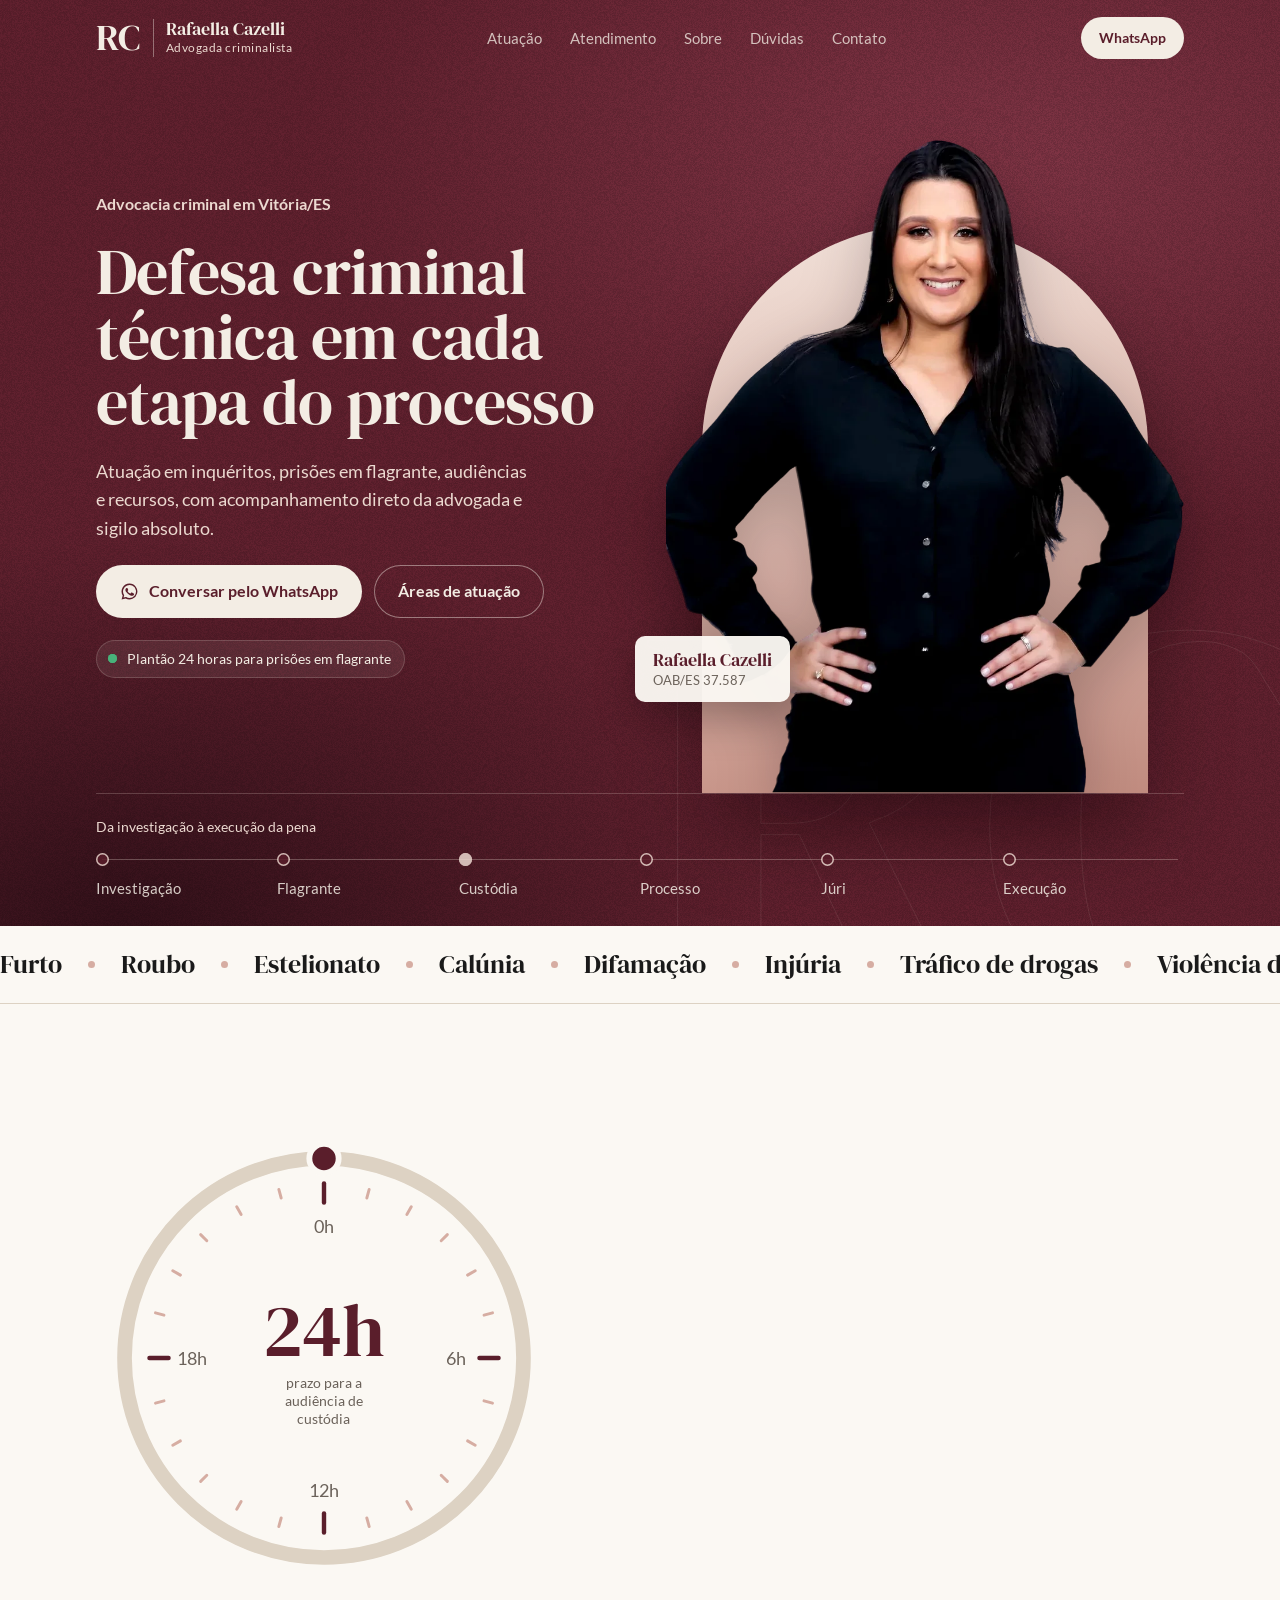
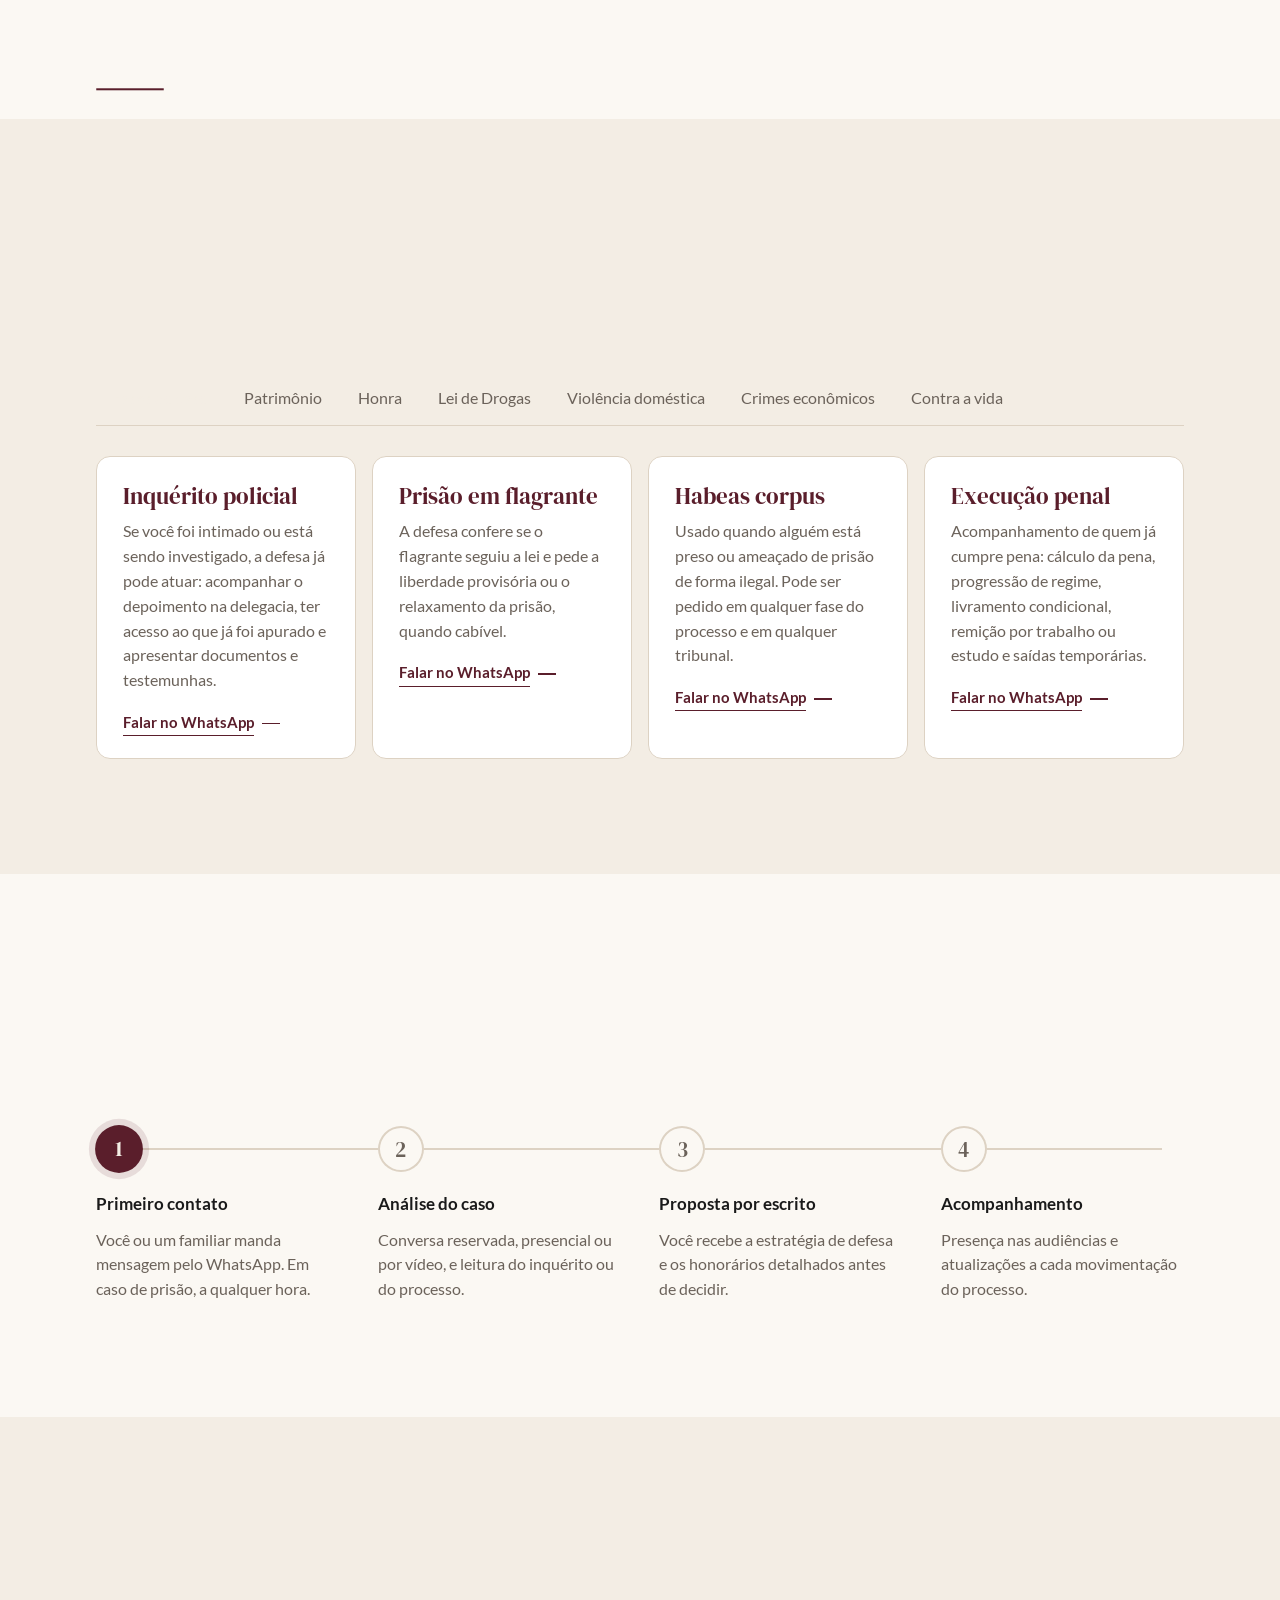
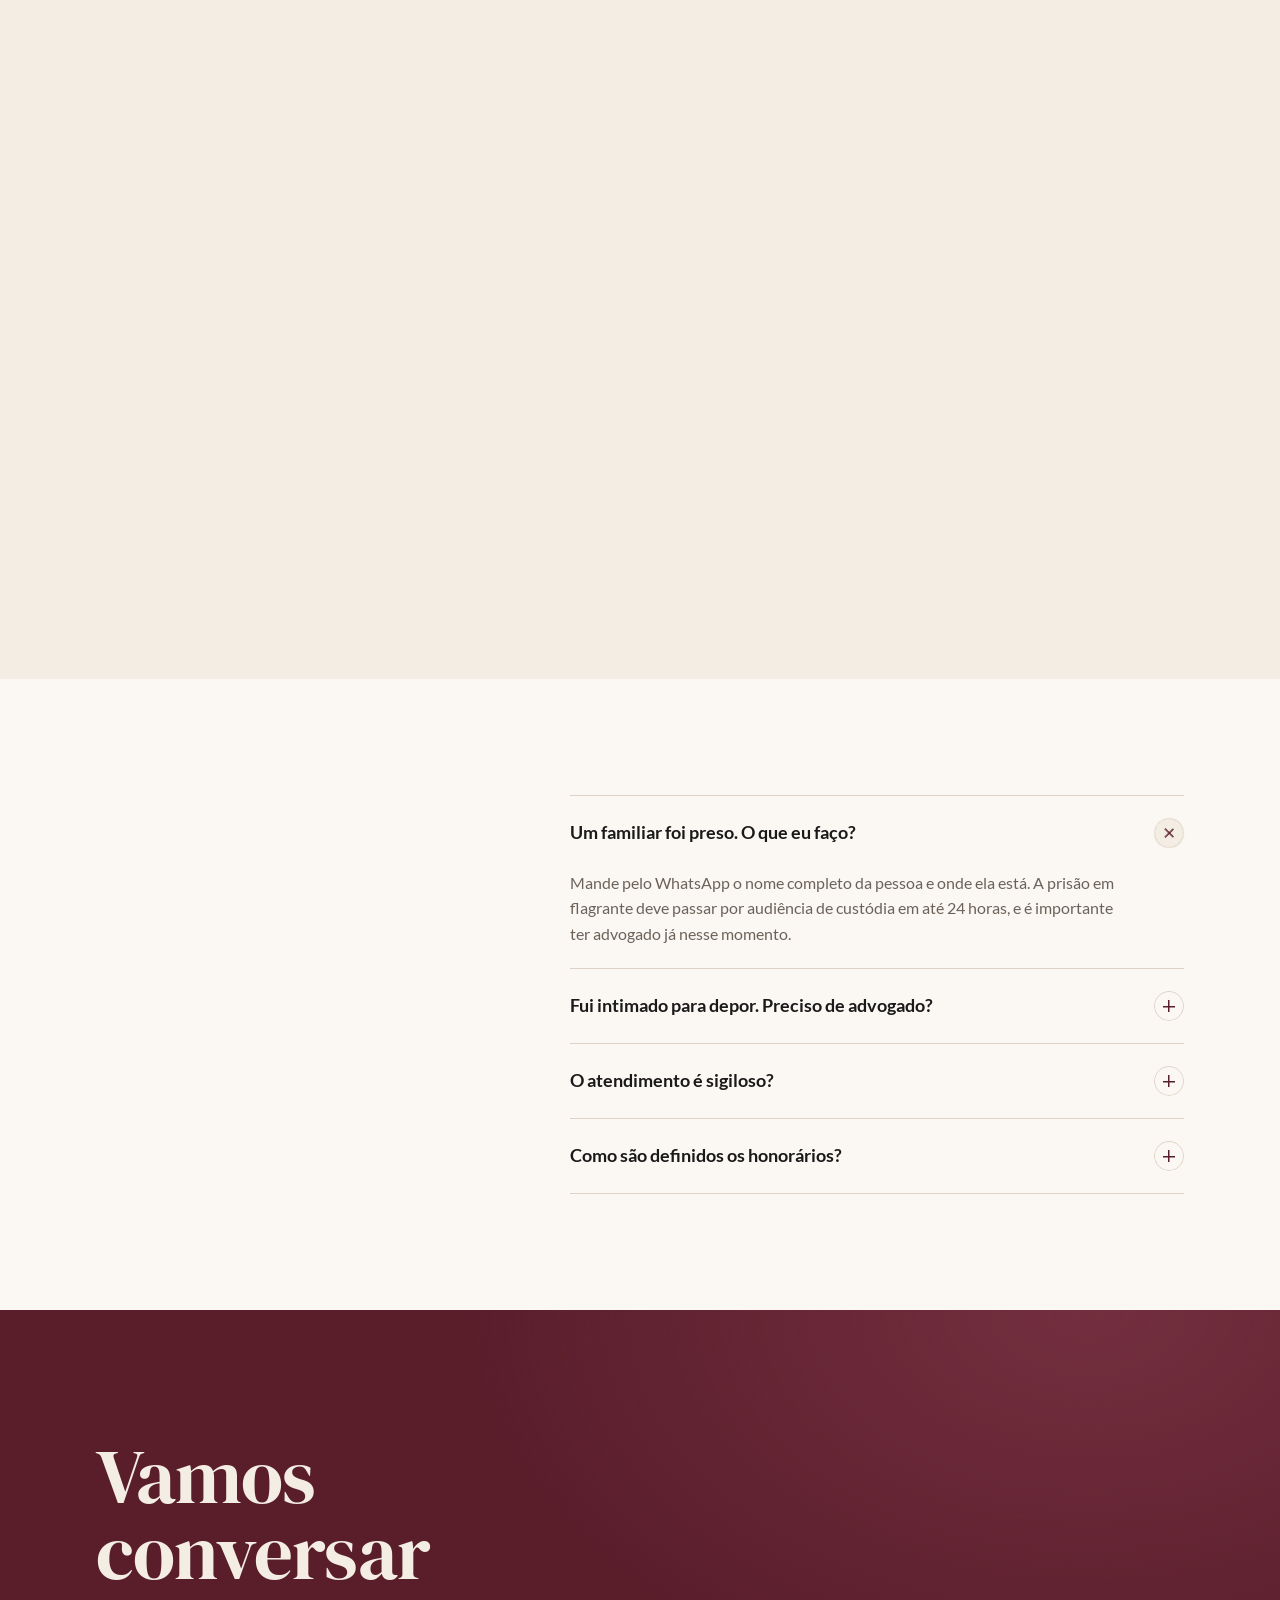
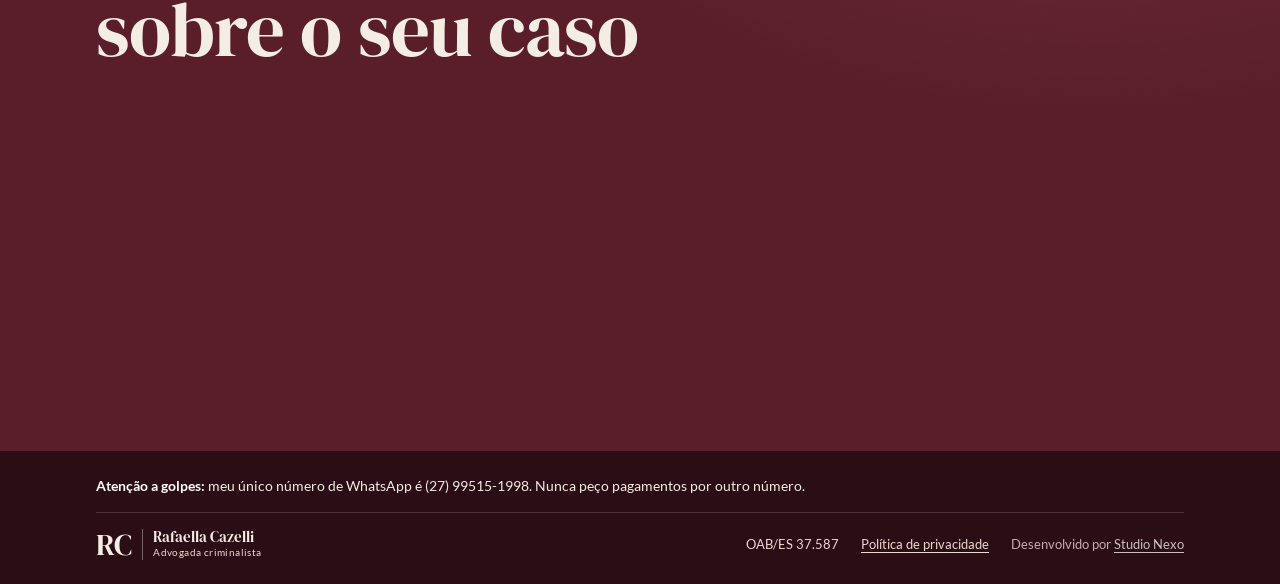
==== commit 98232fb8: "Adiciona o crédito "Desenvolvido por Studio Nexo" no rodapé Link para studionexo.dev.br nas duas pág" ====
--- a/index.html
+++ b/index.html
@@ -344,7 +344,7 @@
     <div class="wrap">
       <p class="footer-alert"><b>Atenção a golpes:</b> meu único número de WhatsApp é (27) 99515-1998. Nunca peço pagamentos por outro número.</p>
       <span class="lockup on-dark small"><strong>RC</strong><i></i><span><b>Rafaella Cazelli</b>Advogada criminalista</span></span>
-      <div class="footer-meta"><span>OAB/ES 37.587</span><a href="privacidade.html">Política de privacidade</a></div>
+      <div class="footer-meta"><span>OAB/ES 37.587</span><a href="privacidade.html">Política de privacidade</a><span class="credit">Desenvolvido por <a href="https://www.studionexo.dev.br/" target="_blank" rel="noopener">Studio Nexo</a></span></div>
     </div>
   </footer>
 
--- a/assets/css/style.css
+++ b/assets/css/style.css
@@ -424,6 +424,9 @@
 .footer .wrap { display: flex; flex-wrap: wrap; justify-content: space-between; align-items: center; gap: 16px 24px; padding-block: 24px; }
 .footer-meta { display: flex; flex-wrap: wrap; gap: 4px 22px; }
 .footer-meta a { text-decoration: underline; text-underline-offset: 3px; }
+.credit { opacity: .8; transition: opacity .2s ease; }
+.credit:hover { opacity: 1; }
+.credit a { color: var(--cream); }
 .footer-alert {
   flex: 1 1 100%; margin: 0; padding-bottom: 16px; border-bottom: 1px solid rgba(243, 237, 228, 0.16);
   font-size: 14px; line-height: 1.5; color: var(--cream);
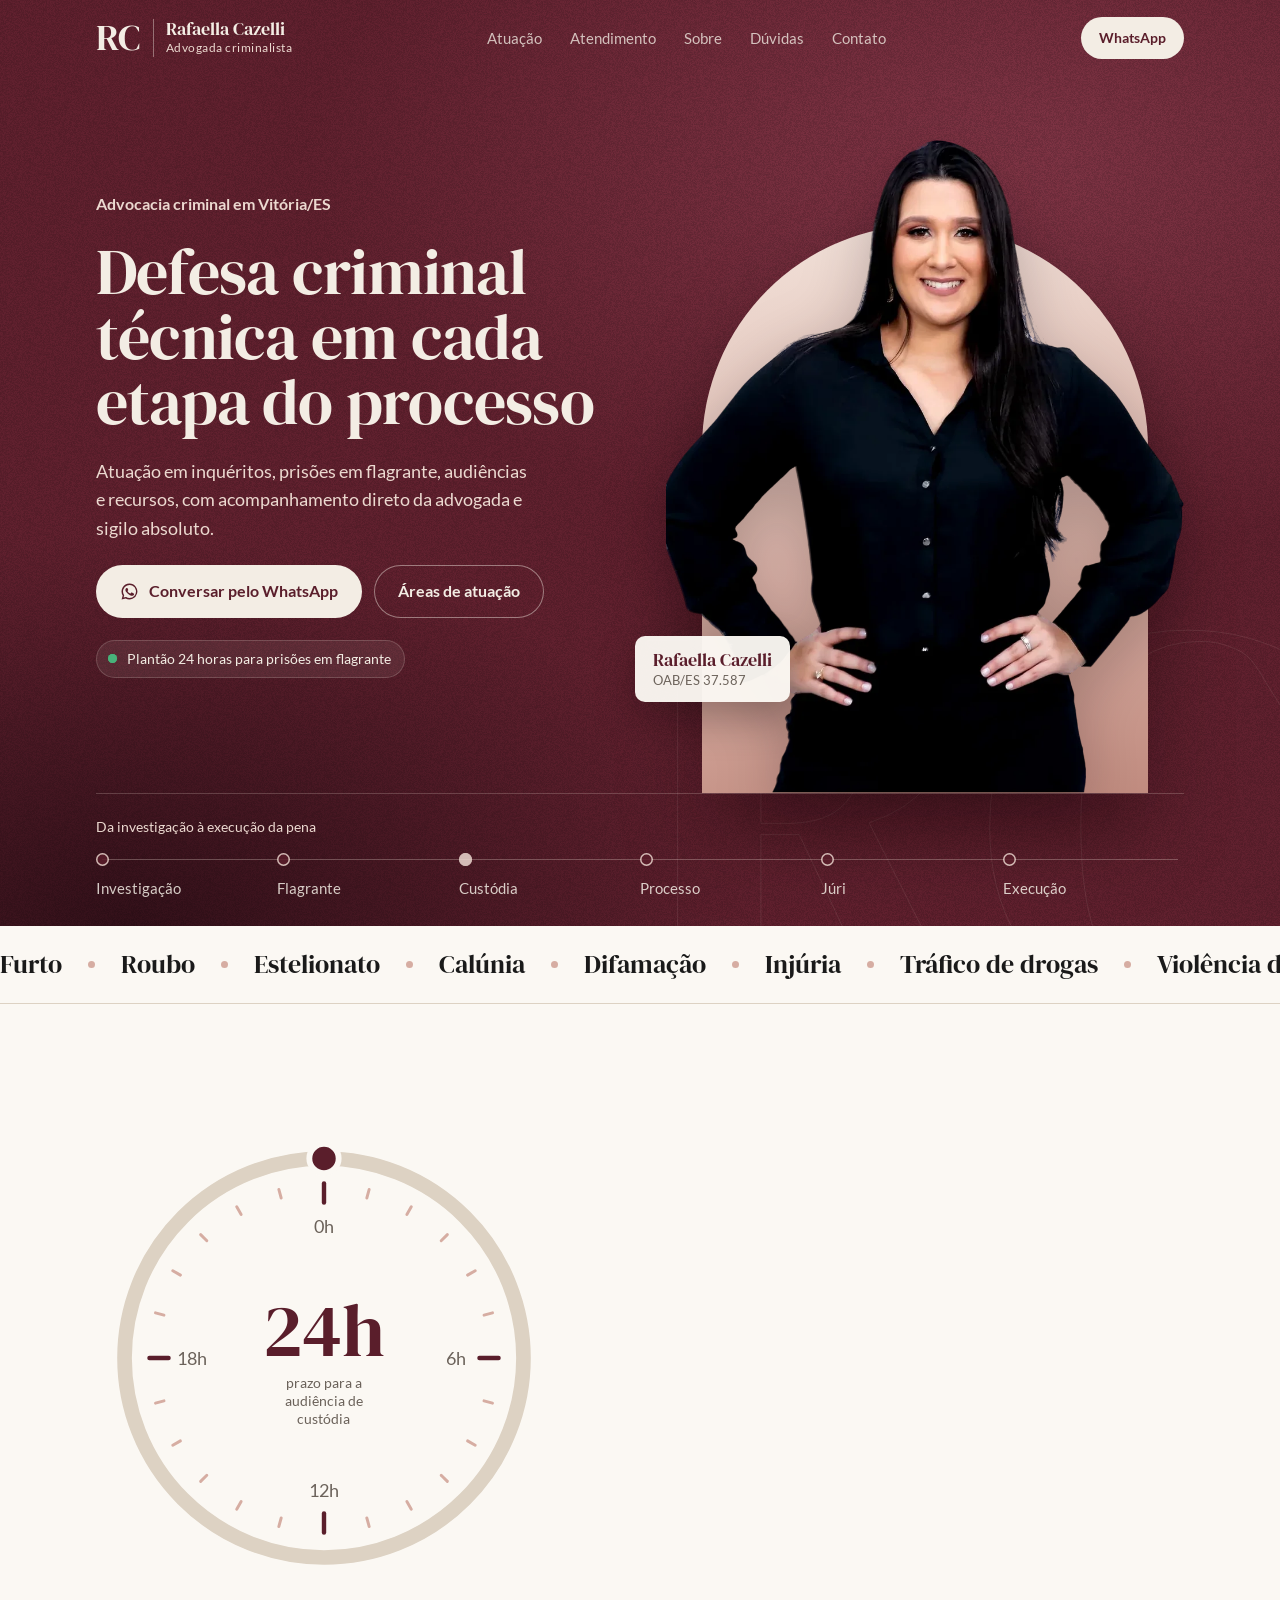
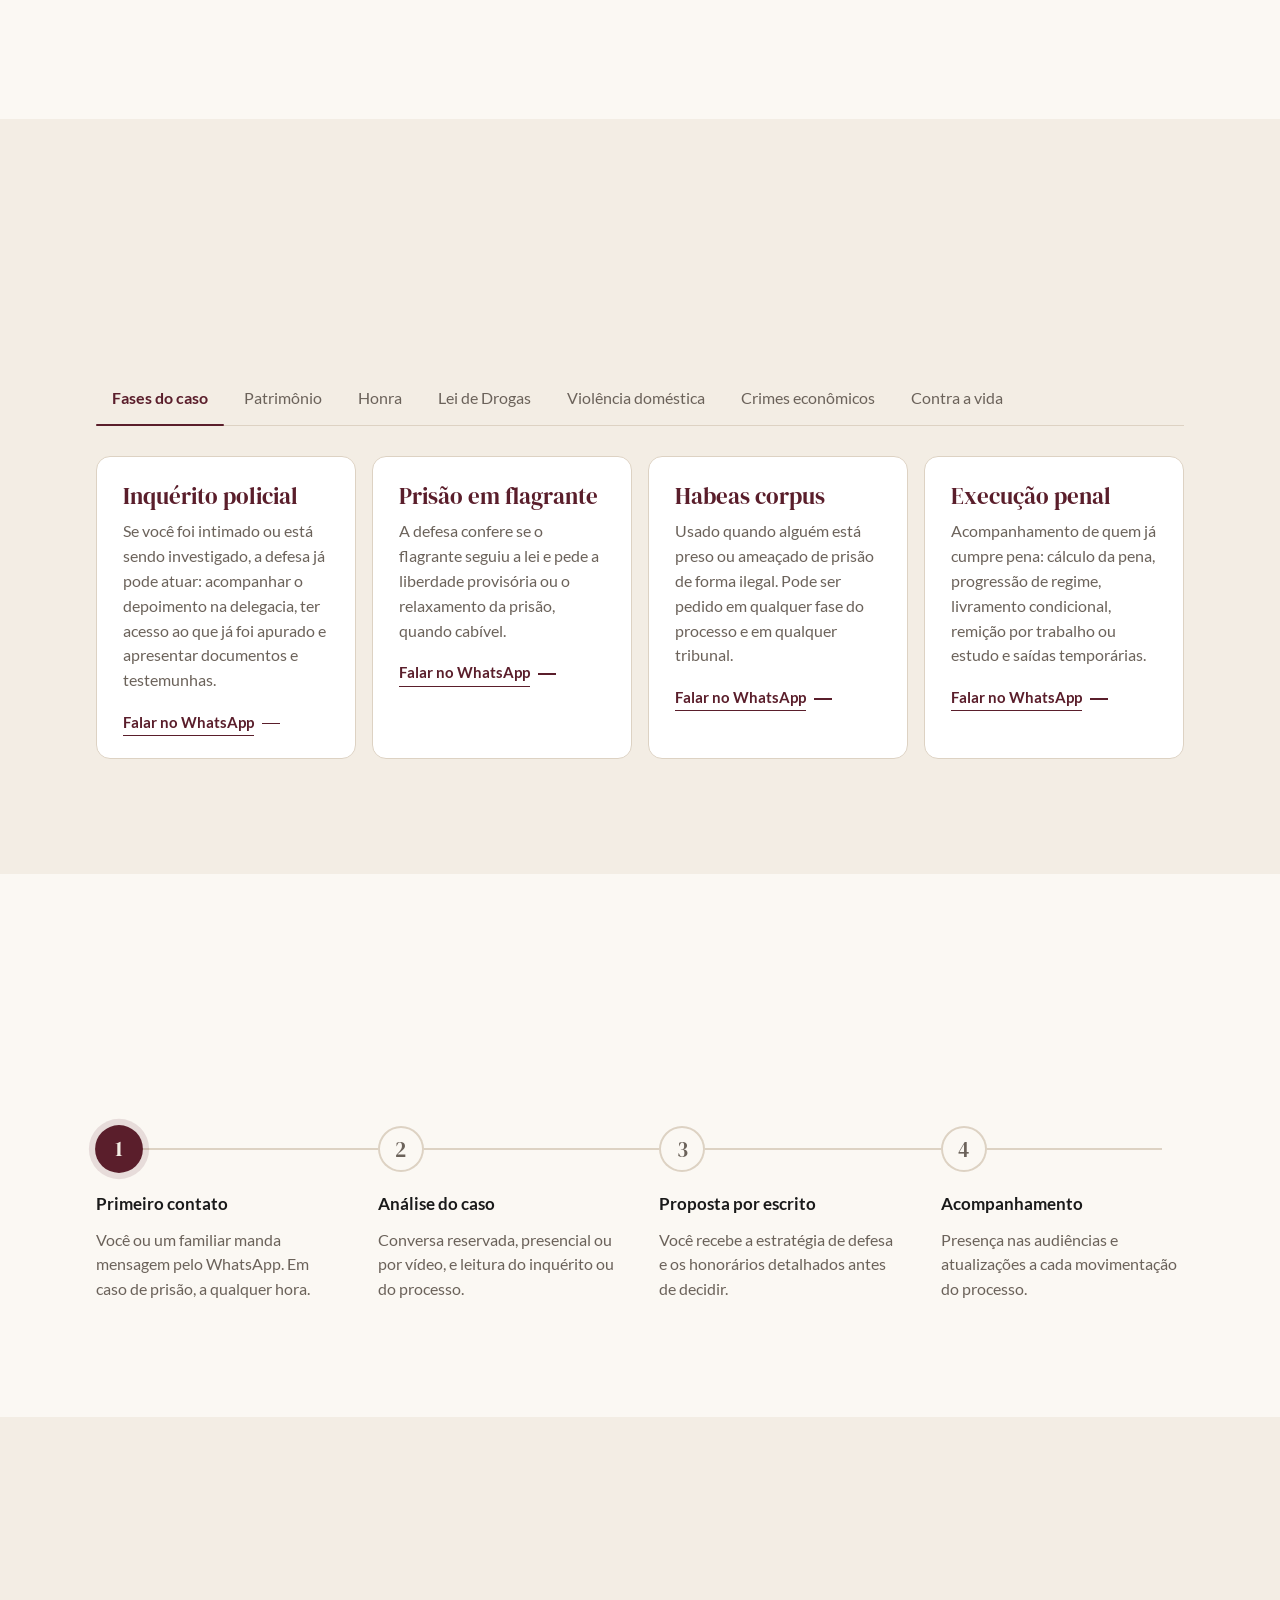
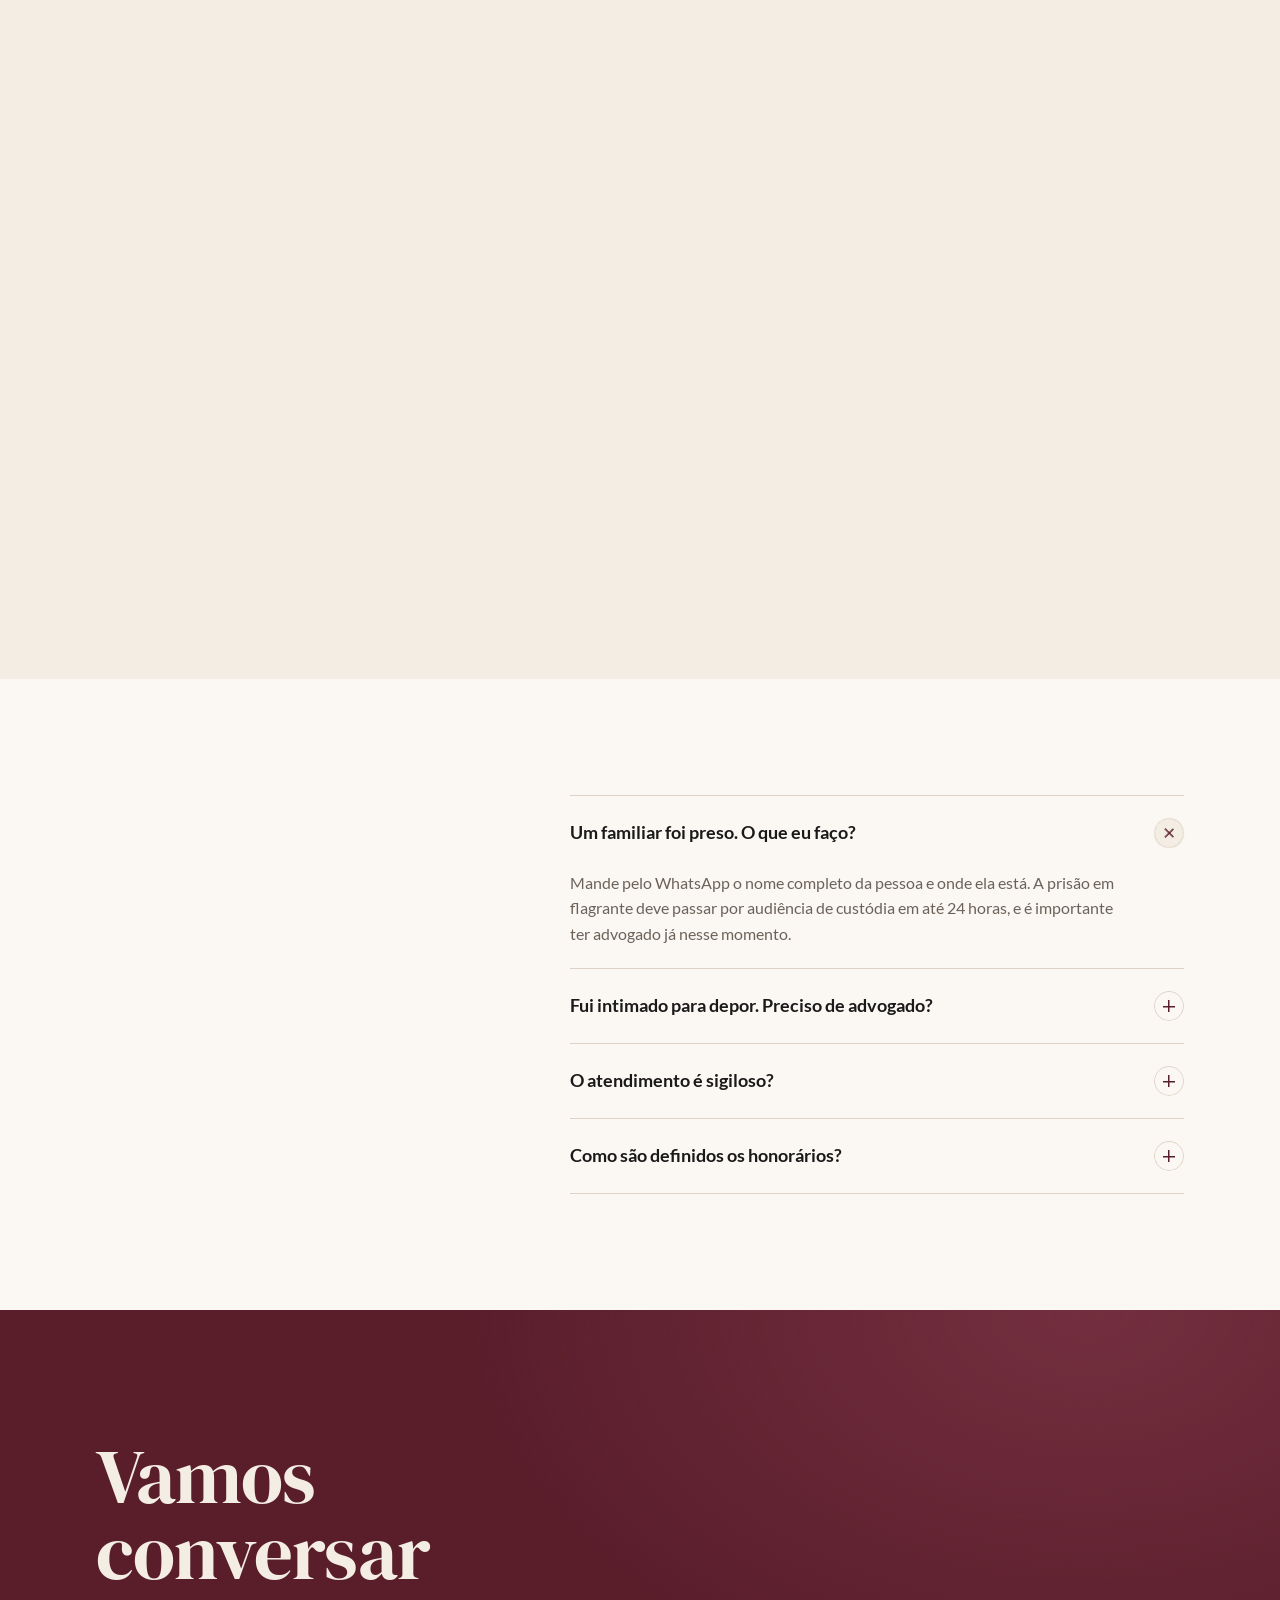
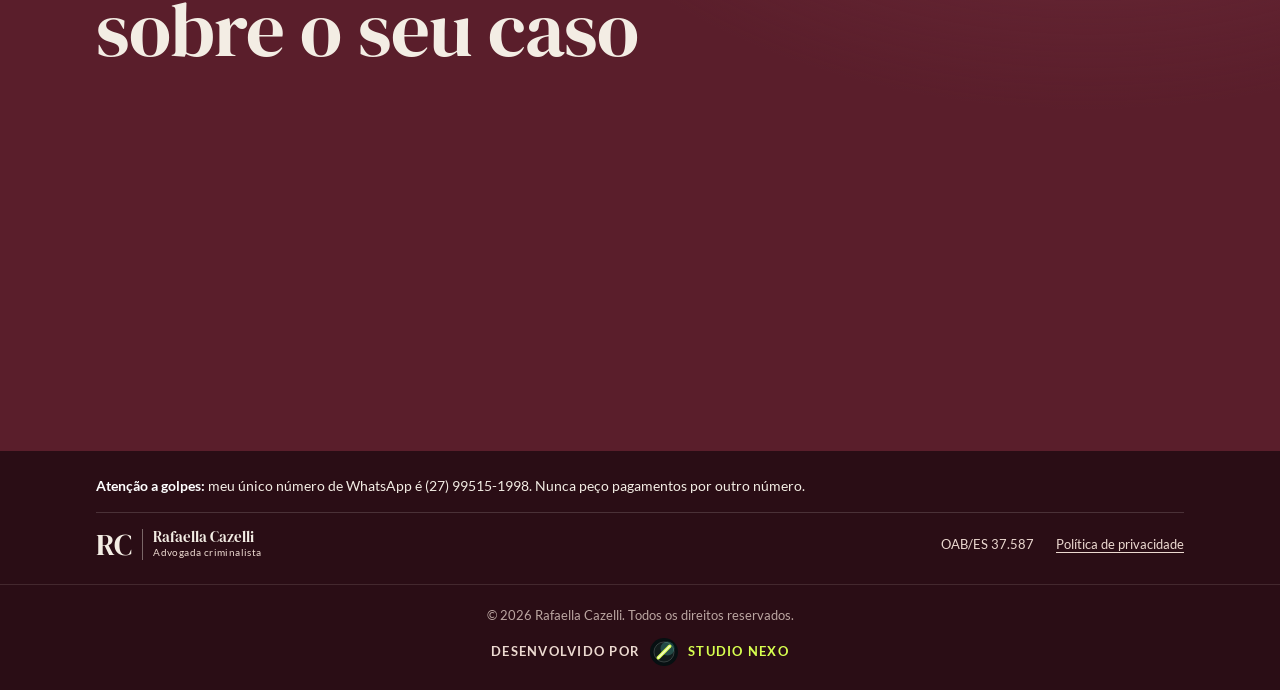
==== commit 2c85506f: "Rodapé com direitos autorais e crédito do Studio Nexo com logo Nova faixa no fim do rodapé, centrali" ====
--- a/index.html
+++ b/index.html
@@ -344,7 +344,11 @@
     <div class="wrap">
       <p class="footer-alert"><b>Atenção a golpes:</b> meu único número de WhatsApp é (27) 99515-1998. Nunca peço pagamentos por outro número.</p>
       <span class="lockup on-dark small"><strong>RC</strong><i></i><span><b>Rafaella Cazelli</b>Advogada criminalista</span></span>
-      <div class="footer-meta"><span>OAB/ES 37.587</span><a href="privacidade.html">Política de privacidade</a><span class="credit">Desenvolvido por <a href="https://www.studionexo.dev.br/" target="_blank" rel="noopener">Studio Nexo</a></span></div>
+      <div class="footer-meta"><span>OAB/ES 37.587</span><a href="privacidade.html">Política de privacidade</a></div>
+    </div>
+    <div class="footer-bottom">
+      <p class="copyright">© 2026 Rafaella Cazelli. Todos os direitos reservados.</p>
+      <a class="dev-credit" href="https://www.studionexo.dev.br/" target="_blank" rel="noopener"><span>Desenvolvido por</span><img src="assets/img/studio-nexo.svg" width="28" height="28" alt=""><b>Studio Nexo</b></a>
     </div>
   </footer>
 
--- a/assets/css/style.css
+++ b/assets/css/style.css
@@ -424,9 +424,21 @@
 .footer .wrap { display: flex; flex-wrap: wrap; justify-content: space-between; align-items: center; gap: 16px 24px; padding-block: 24px; }
 .footer-meta { display: flex; flex-wrap: wrap; gap: 4px 22px; }
 .footer-meta a { text-decoration: underline; text-underline-offset: 3px; }
-.credit { opacity: .8; transition: opacity .2s ease; }
-.credit:hover { opacity: 1; }
-.credit a { color: var(--cream); }
+.footer-bottom {
+  display: grid; justify-items: center; gap: 12px; text-align: center;
+  padding: 20px max(var(--gutter), env(safe-area-inset-left, 0px)) calc(24px + env(safe-area-inset-bottom, 0px));
+  border-top: 1px solid rgba(243, 237, 228, 0.12);
+}
+.copyright { font-size: 13px; color: var(--blush); opacity: .75; }
+.dev-credit {
+  display: inline-flex; align-items: center; gap: 10px;
+  font-size: 12.5px; font-weight: 700; letter-spacing: 0.1em; text-transform: uppercase; color: var(--blush);
+  transition: opacity .2s ease;
+}
+.dev-credit img { width: 28px; height: 28px; transition: transform .35s var(--ease); }
+.dev-credit b { color: #d7ff4f; }
+.dev-credit:hover img { transform: rotate(-12deg) scale(1.06); }
+.dev-credit:focus-visible { outline-color: #d7ff4f; }
 .footer-alert {
   flex: 1 1 100%; margin: 0; padding-bottom: 16px; border-bottom: 1px solid rgba(243, 237, 228, 0.16);
   font-size: 14px; line-height: 1.5; color: var(--cream);
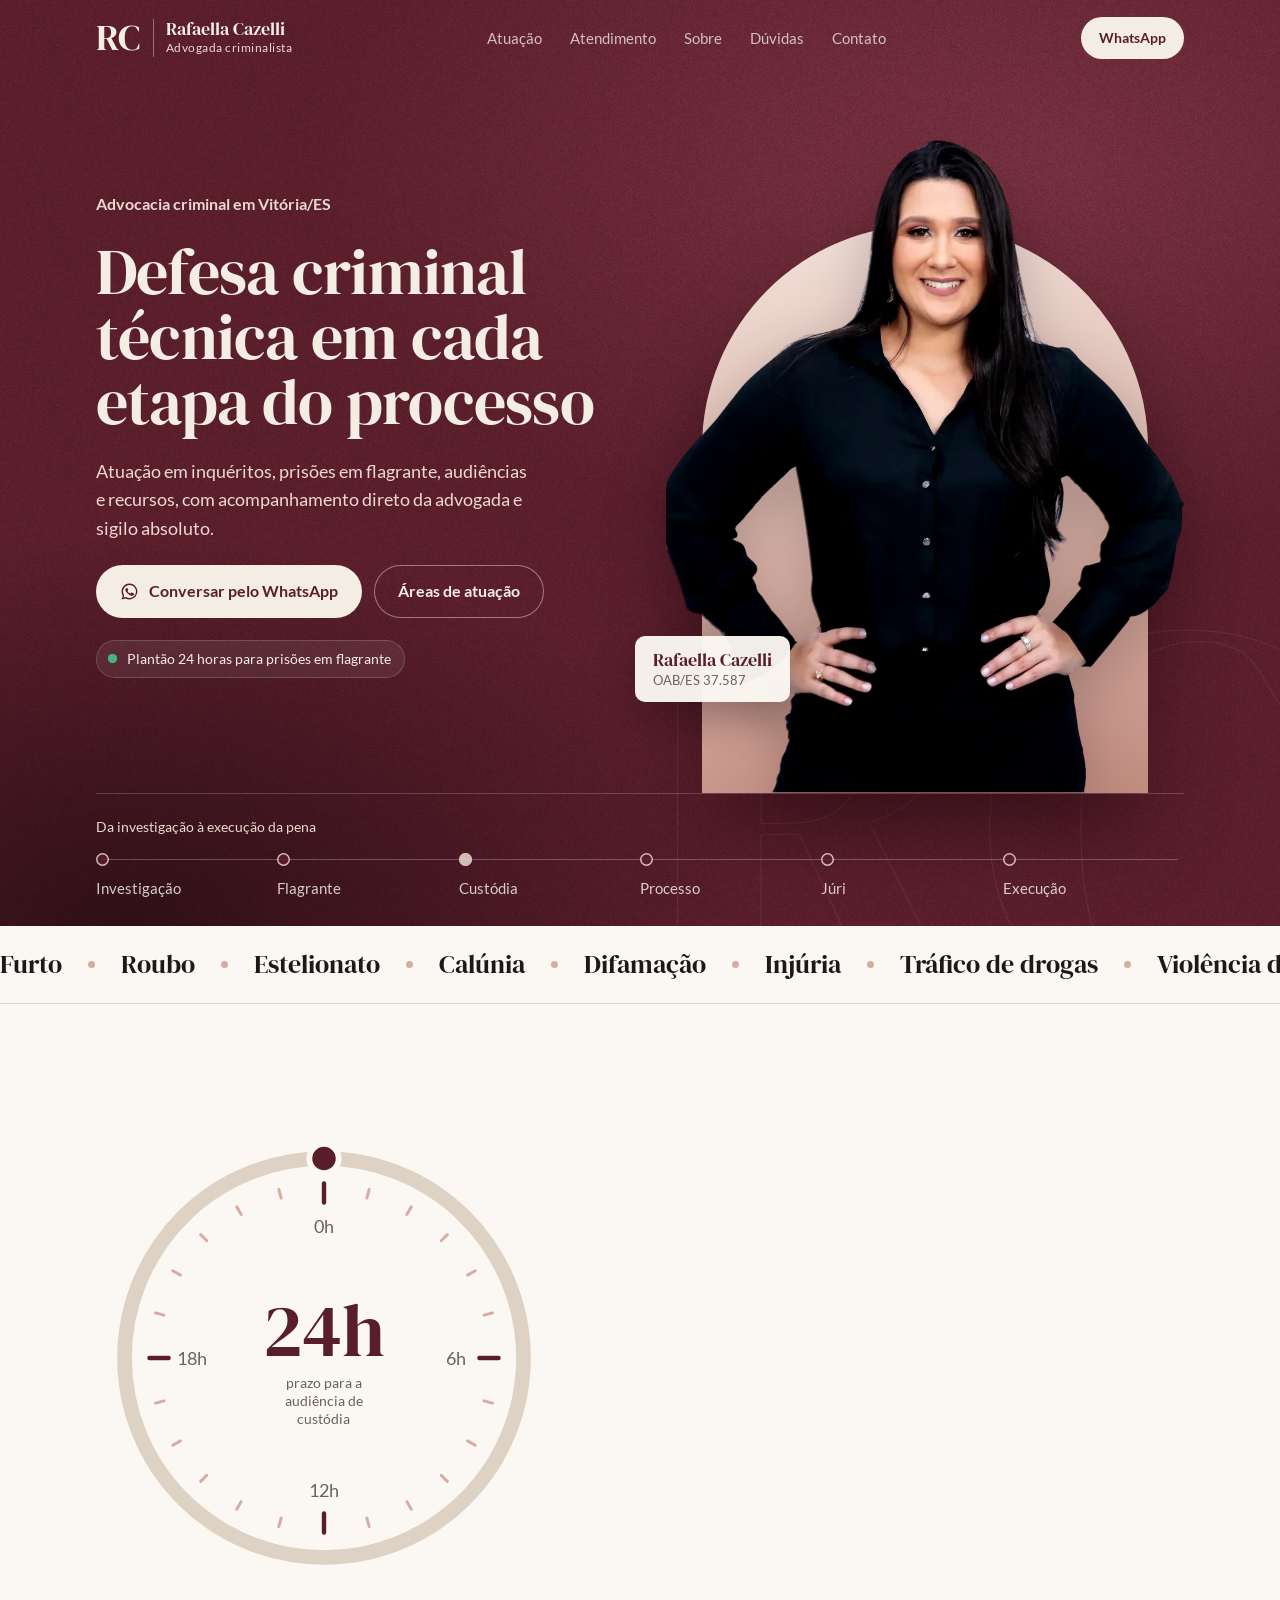
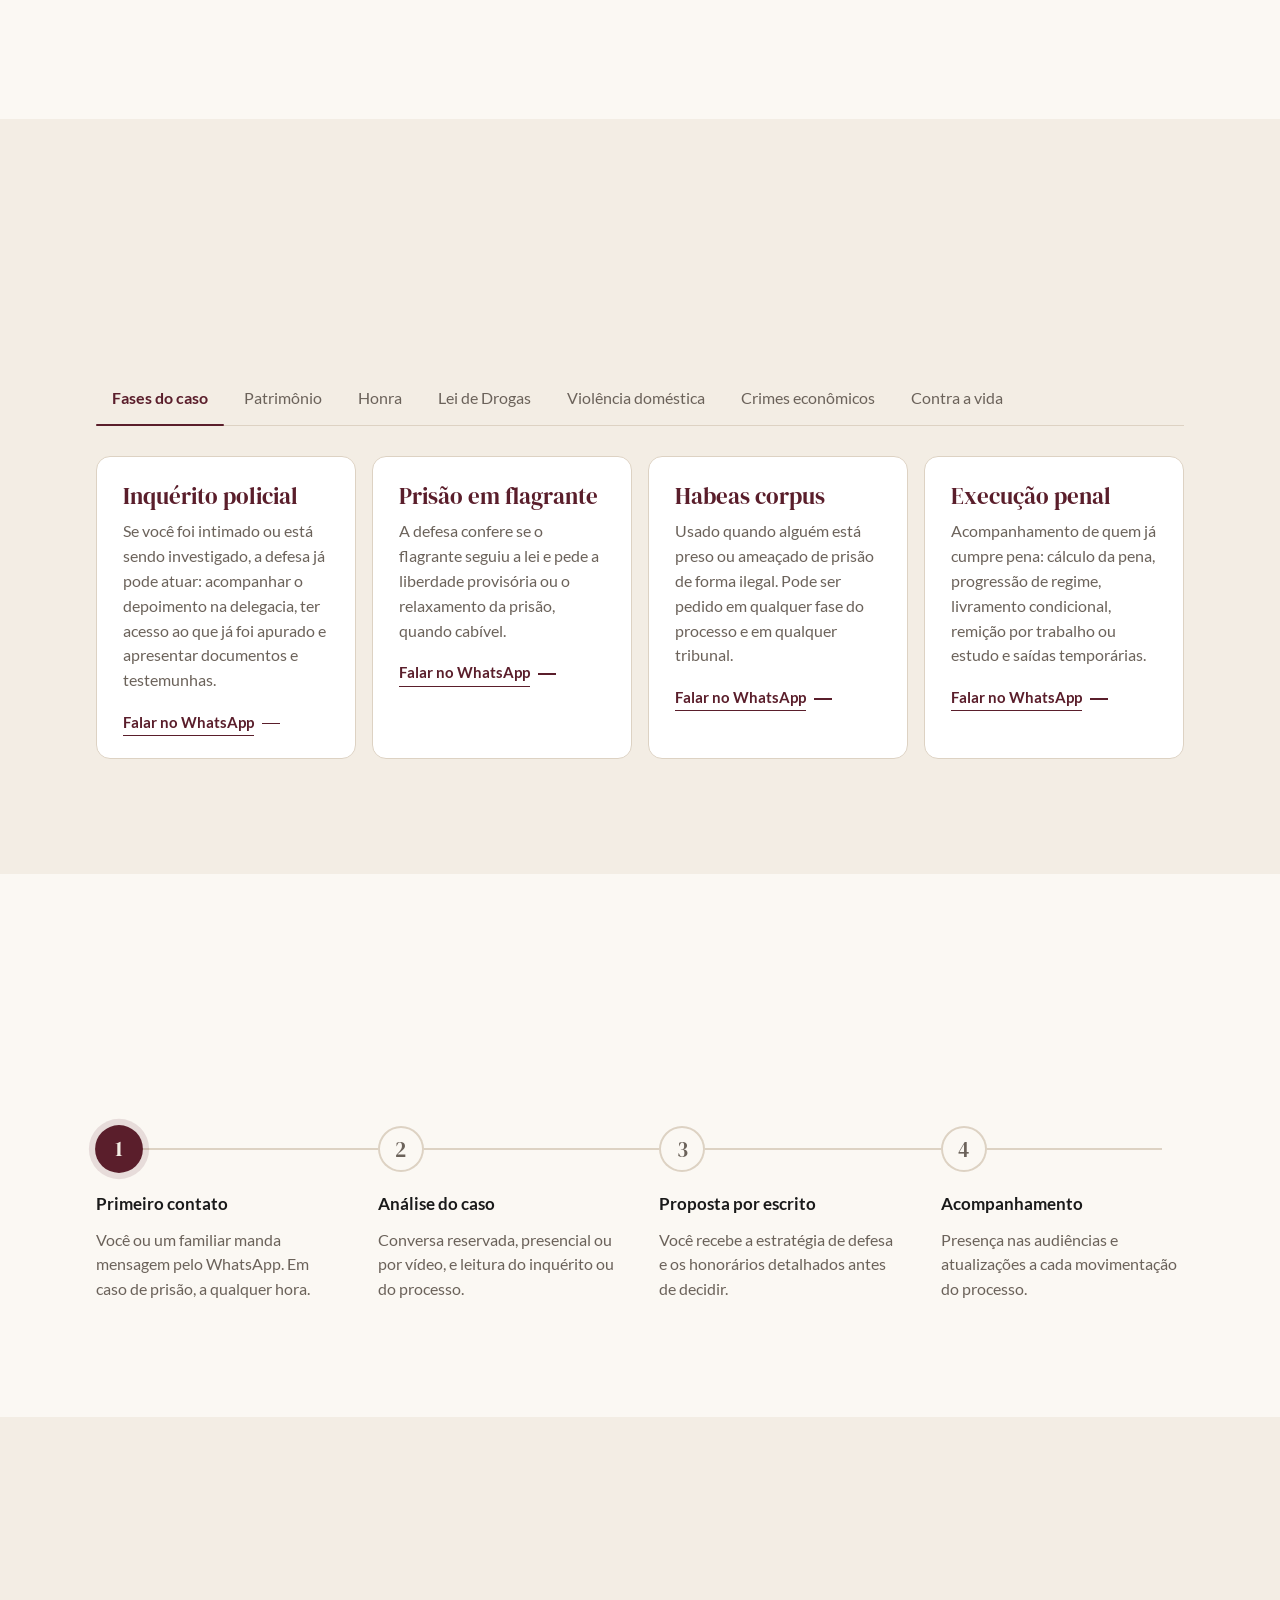
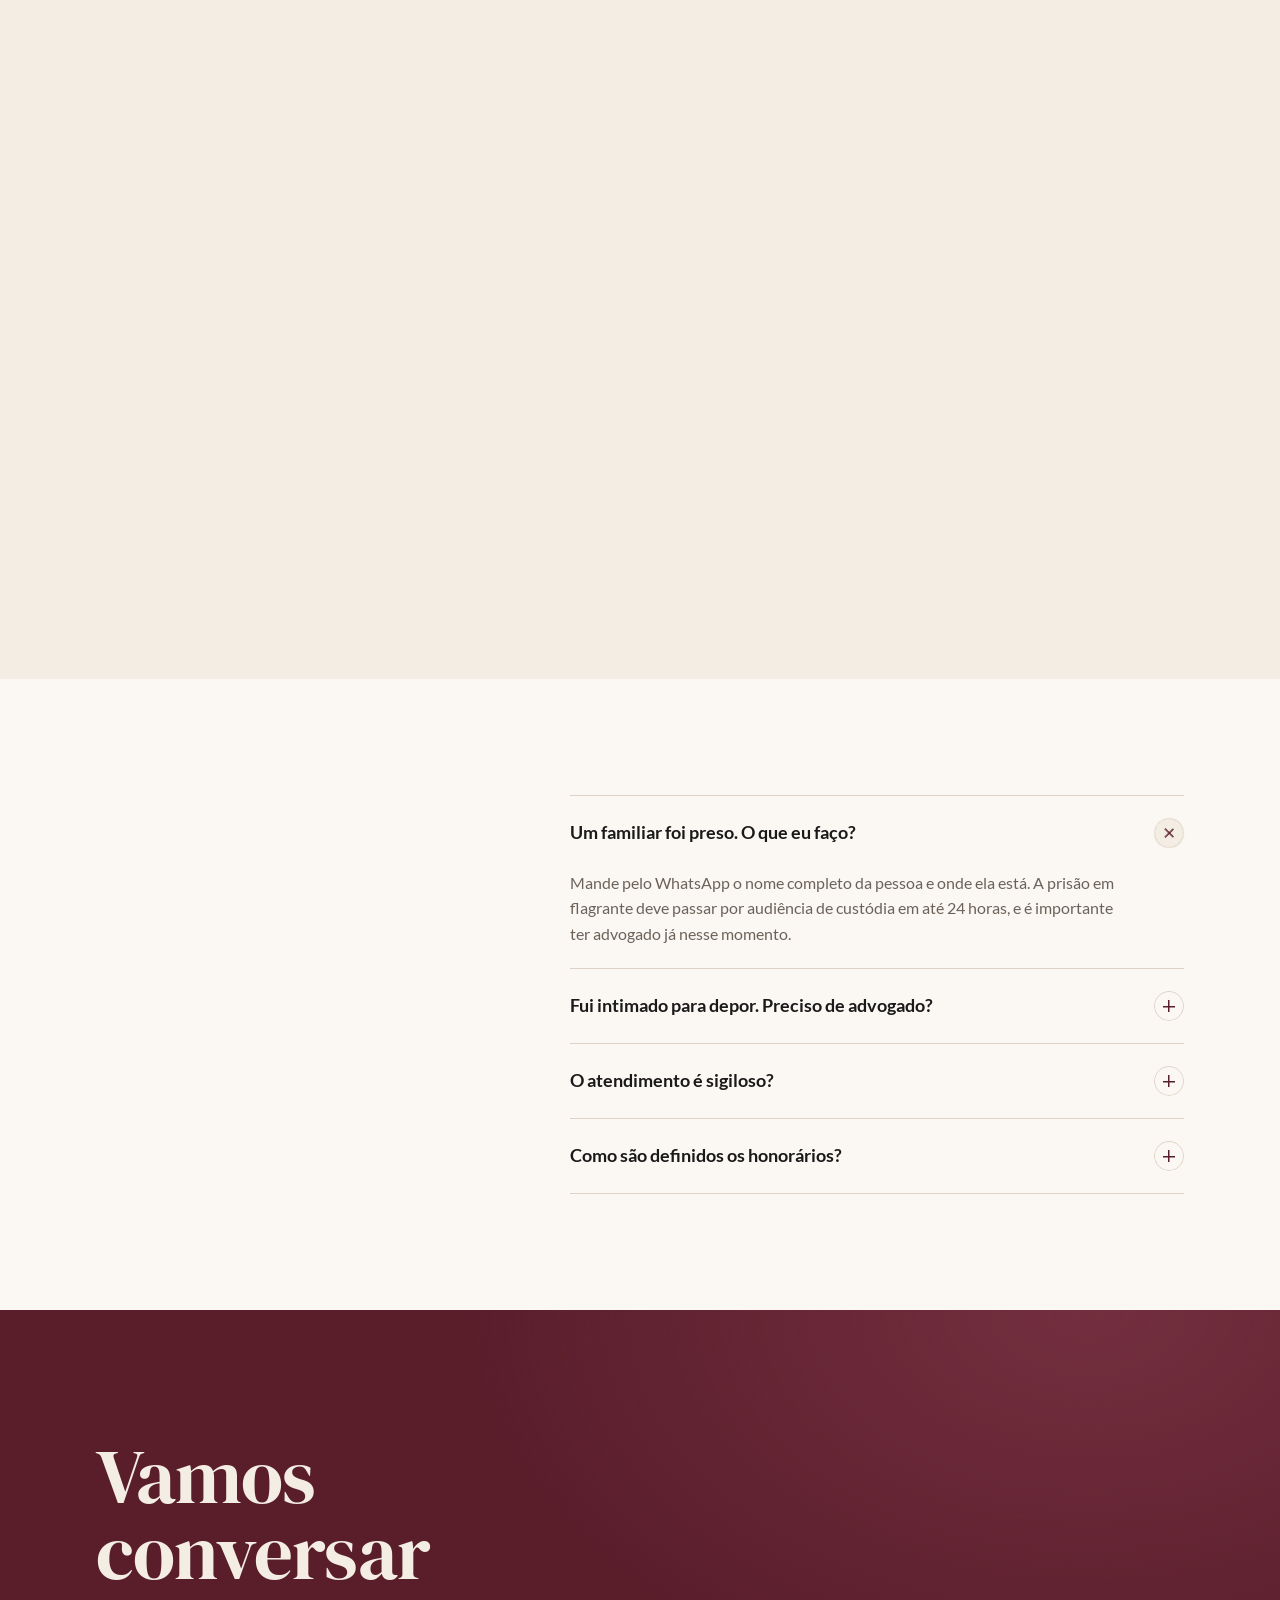
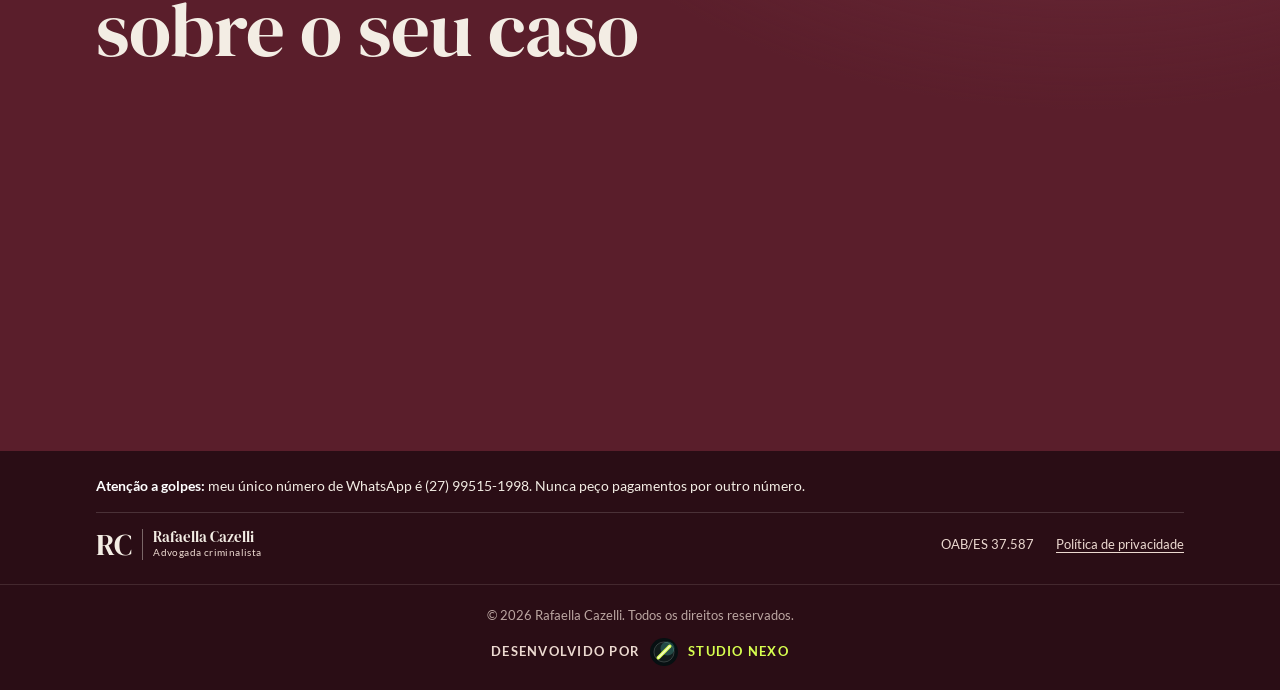
==== commit 9192db57: "Configura o domínio rafaellacazelli.adv.br - Endereço canônico nas duas páginas e og:url - Imagem de" ====
--- a/index.html
+++ b/index.html
@@ -12,8 +12,12 @@
   <meta property="og:locale" content="pt_BR">
   <meta property="og:title" content="Rafaella Cazelli · Advogada Criminalista">
   <meta property="og:description" content="Defesa criminal técnica em cada etapa do processo. Atendimento em Vitória/ES e plantão 24 horas para flagrantes.">
-  <meta property="og:image" content="assets/img/og-image.jpg">
+  <meta property="og:url" content="https://rafaellacazelli.adv.br/">
+  <meta property="og:image" content="https://rafaellacazelli.adv.br/assets/img/og-image.jpg">
+  <meta property="og:image:width" content="1200">
+  <meta property="og:image:height" content="630">
   <meta name="twitter:card" content="summary_large_image">
+  <link rel="canonical" href="https://rafaellacazelli.adv.br/">
   <link rel="icon" type="image/png" sizes="32x32" href="assets/img/favicon-32.png">
   <link rel="apple-touch-icon" href="assets/img/apple-touch-icon.png">
   <script src="assets/js/early.js"></script>
@@ -22,7 +26,7 @@
   <link rel="stylesheet" href="assets/css/fonts.css">
   <link rel="stylesheet" href="assets/css/style.css">
   <link rel="preload" as="image" href="assets/img/rafaella.webp">
-  <script type="application/ld+json">{"@context": "https://schema.org", "@type": "LegalService", "name": "Rafaella Cazelli · Advocacia Criminal", "description": "Advogada criminalista em Vitória/ES. Inquérito policial, prisão em flagrante, audiência de custódia, habeas corpus, Tribunal do Júri, crimes contra o patrimônio, crimes contra a honra, Lei de Drogas, violência doméstica, crimes econômicos e execução penal.", "telephone": "+55 27 99515-1998", "email": "rafacazellif@gmail.com", "image": "assets/img/rafaella.webp", "areaServed": "Vitória, Espírito Santo", "address": {"@type": "PostalAddress", "streetAddress": "Av. Princesa Isabel, 574, Ed. Pallas Center, Sala 202, Bloco A", "addressLocality": "Vitória", "addressRegion": "ES", "addressCountry": "BR"}, "employee": {"@type": "Person", "name": "Rafaella Cazelli", "jobTitle": "Advogada criminalista", "alumniOf": "Doctum Vitória"}, "knowsAbout": ["Inquérito policial", "Prisão em flagrante", "Habeas corpus", "Execução penal", "Furto", "Roubo", "Estelionato e golpes", "Calúnia", "Difamação", "Injúria", "Tráfico de drogas", "Porte para uso pessoal", "Lei Maria da Penha", "Medidas protetivas", "Crimes tributários", "Lavagem de dinheiro", "Tribunal do Júri", "Audiência de custódia"]}</script>
+  <script type="application/ld+json">{"@context": "https://schema.org", "@type": "LegalService", "name": "Rafaella Cazelli · Advocacia Criminal", "description": "Advogada criminalista em Vitória/ES. Inquérito policial, prisão em flagrante, audiência de custódia, habeas corpus, Tribunal do Júri, crimes contra o patrimônio, crimes contra a honra, Lei de Drogas, violência doméstica, crimes econômicos e execução penal.", "telephone": "+55 27 99515-1998", "email": "rafacazellif@gmail.com", "image": "https://rafaellacazelli.adv.br/assets/img/rafaella.webp", "areaServed": "Vitória, Espírito Santo", "address": {"@type": "PostalAddress", "streetAddress": "Av. Princesa Isabel, 574, Ed. Pallas Center, Sala 202, Bloco A", "addressLocality": "Vitória", "addressRegion": "ES", "addressCountry": "BR"}, "employee": {"@type": "Person", "name": "Rafaella Cazelli", "jobTitle": "Advogada criminalista", "alumniOf": "Doctum Vitória"}, "knowsAbout": ["Inquérito policial", "Prisão em flagrante", "Habeas corpus", "Execução penal", "Furto", "Roubo", "Estelionato e golpes", "Calúnia", "Difamação", "Injúria", "Tráfico de drogas", "Porte para uso pessoal", "Lei Maria da Penha", "Medidas protetivas", "Crimes tributários", "Lavagem de dinheiro", "Tribunal do Júri", "Audiência de custódia"], "url": "https://rafaellacazelli.adv.br/"}</script>
   <script type="application/ld+json">{"@context": "https://schema.org", "@type": "FAQPage", "mainEntity": [{"@type": "Question", "name": "Um familiar foi preso. O que eu faço?", "acceptedAnswer": {"@type": "Answer", "text": "Mande pelo WhatsApp o nome completo da pessoa e onde ela está. A prisão em flagrante deve passar por audiência de custódia em até 24 horas, e é importante ter advogado já nesse momento."}}, {"@type": "Question", "name": "Fui intimado para depor. Preciso de advogado?", "acceptedAnswer": {"@type": "Answer", "text": "É recomendável. Com um advogado presente, você entende o motivo da intimação antes de falar e garante que seus direitos sejam respeitados, inclusive o de permanecer em silêncio."}}, {"@type": "Question", "name": "O atendimento é sigiloso?", "acceptedAnswer": {"@type": "Answer", "text": "Sim. Tudo o que você conta à advogada é protegido pelo sigilo profissional, desde a primeira mensagem."}}, {"@type": "Question", "name": "Como são definidos os honorários?", "acceptedAnswer": {"@type": "Answer", "text": "Seguem a tabela da OAB do seu estado e são combinados por escrito antes de qualquer serviço começar."}}]}</script>
 </head>
 <body>
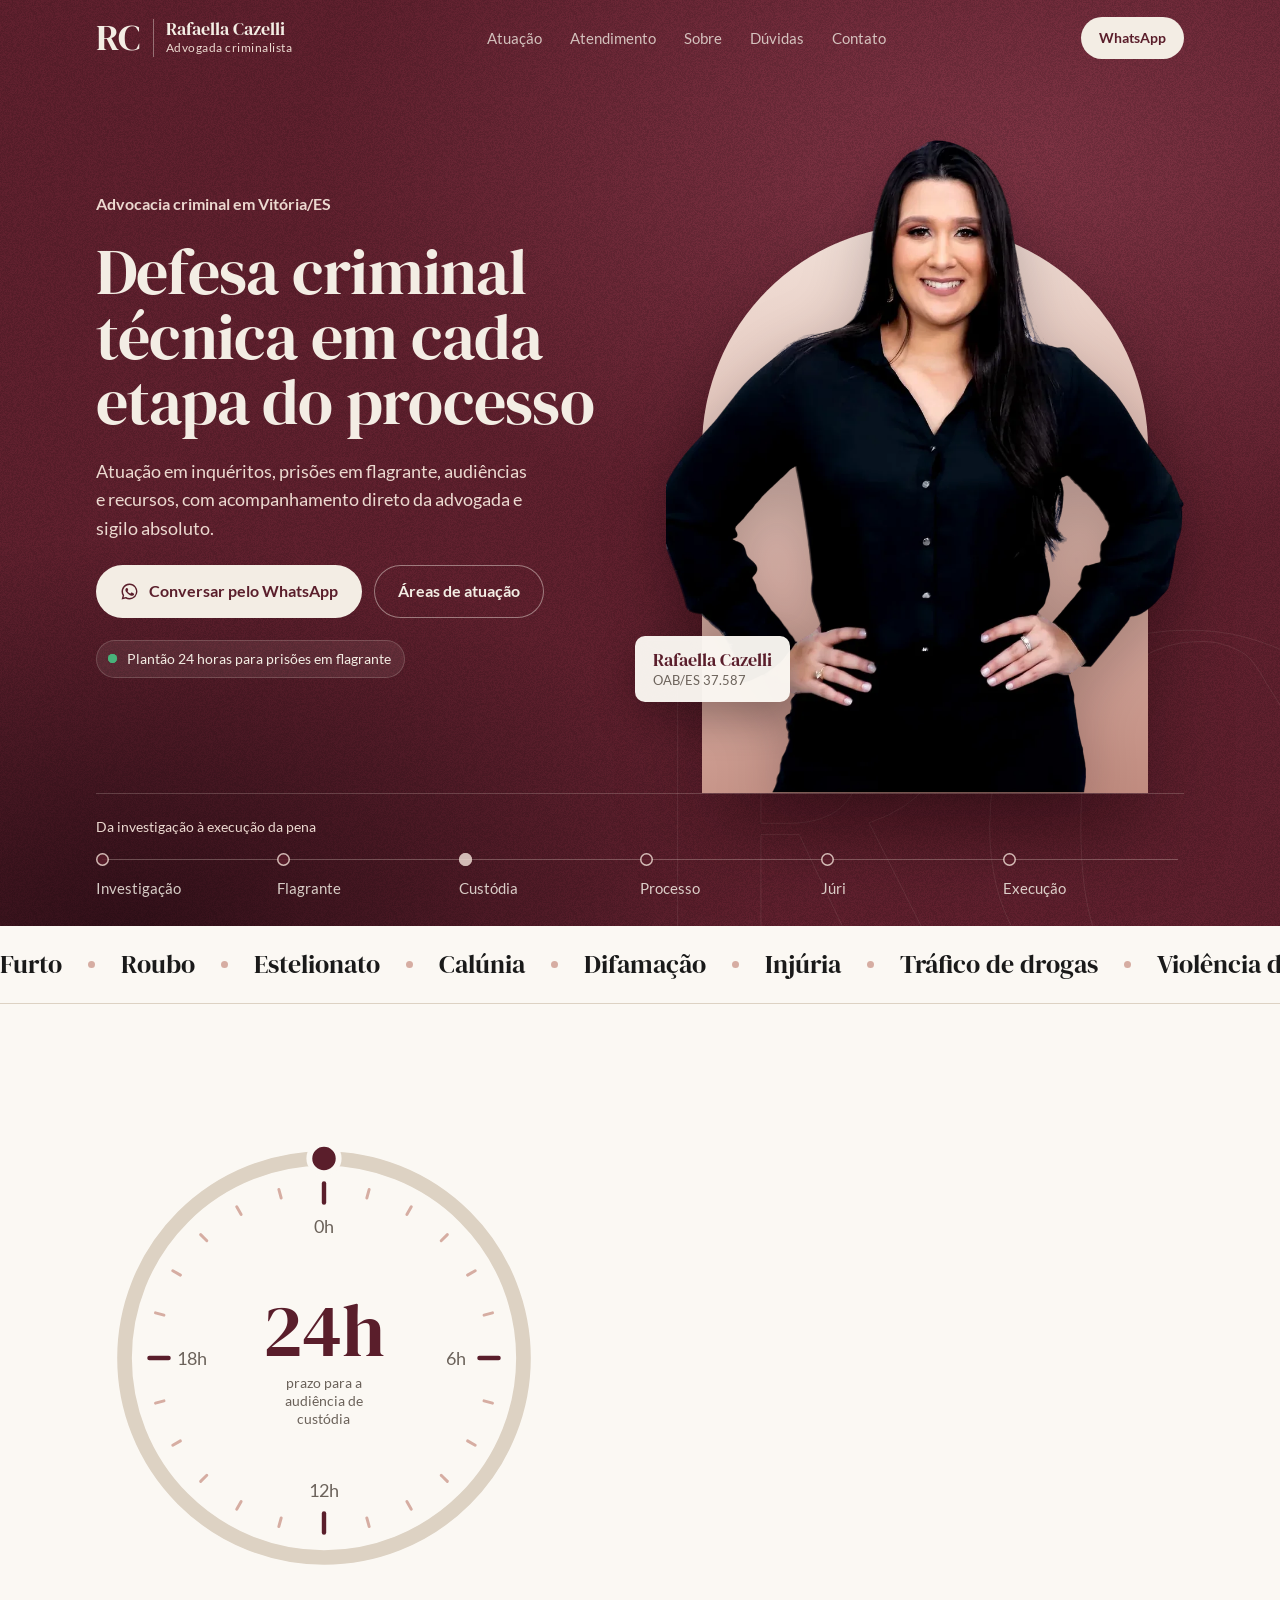
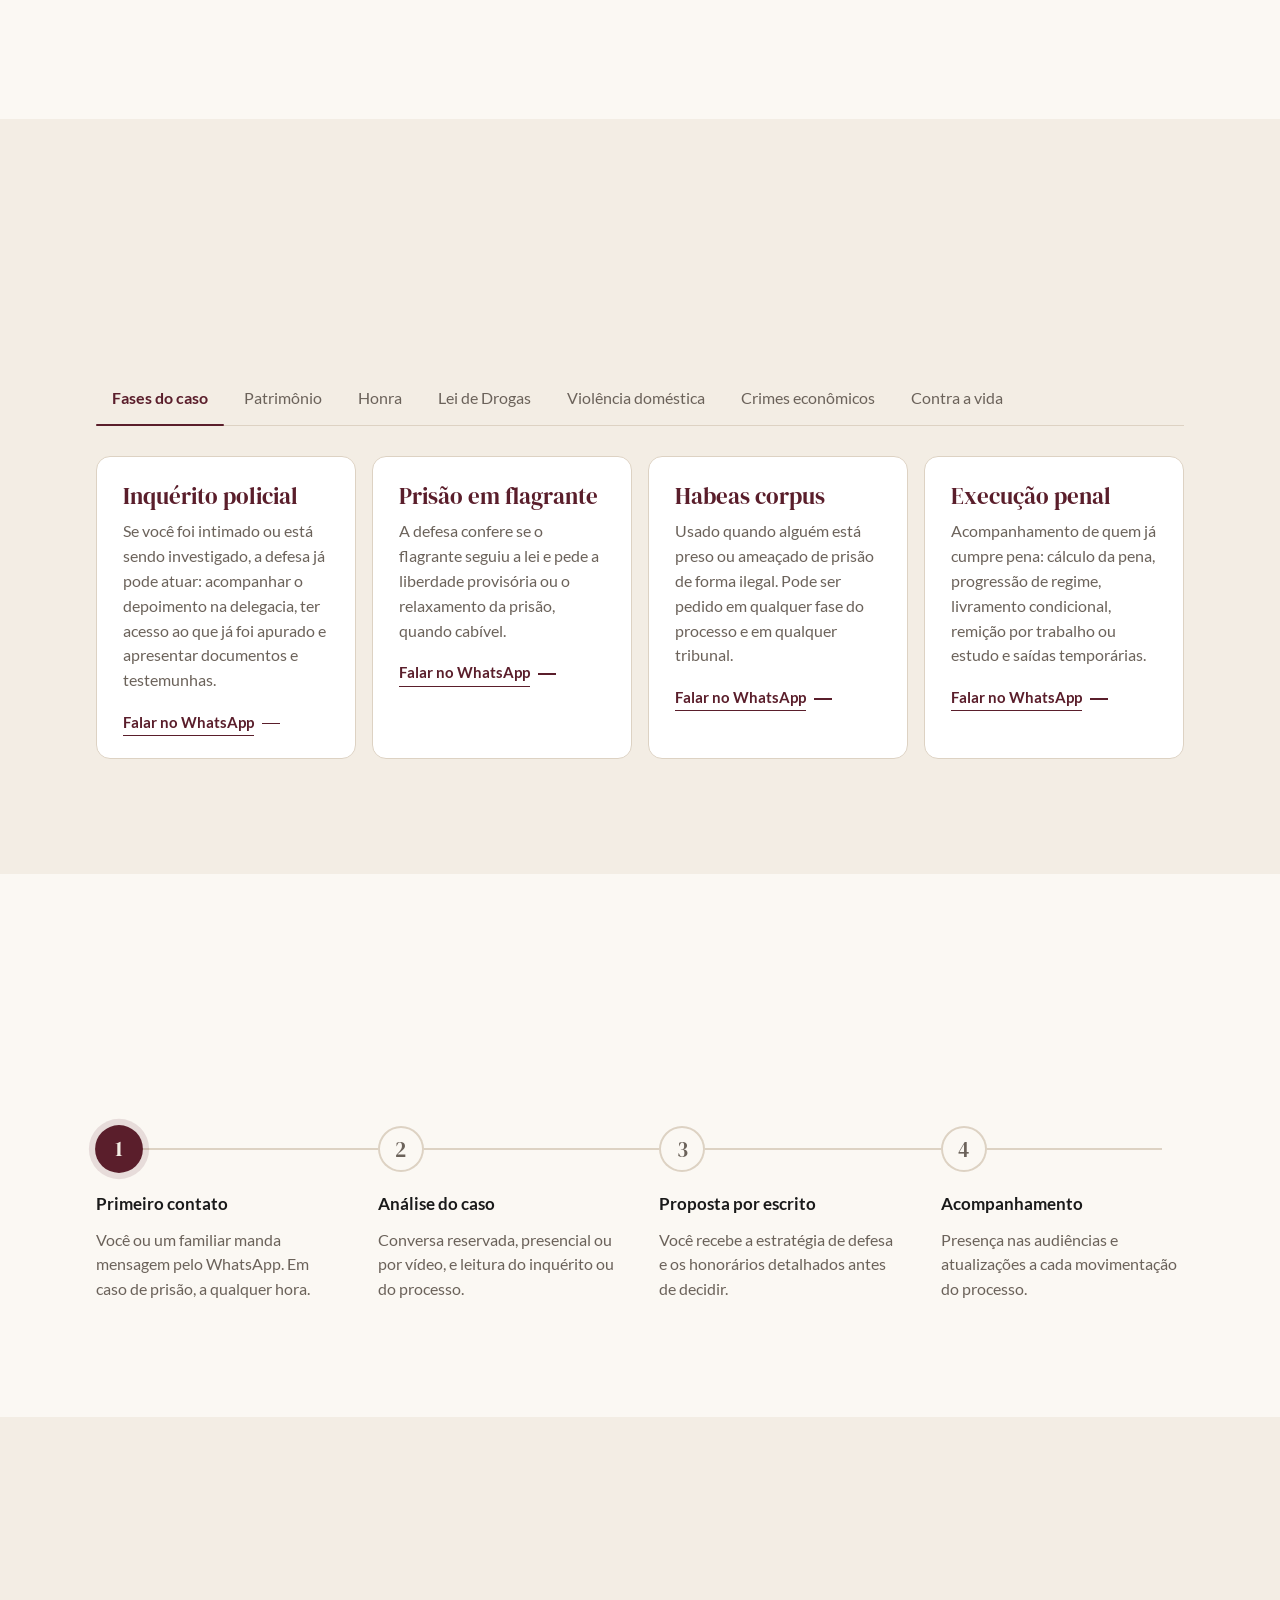
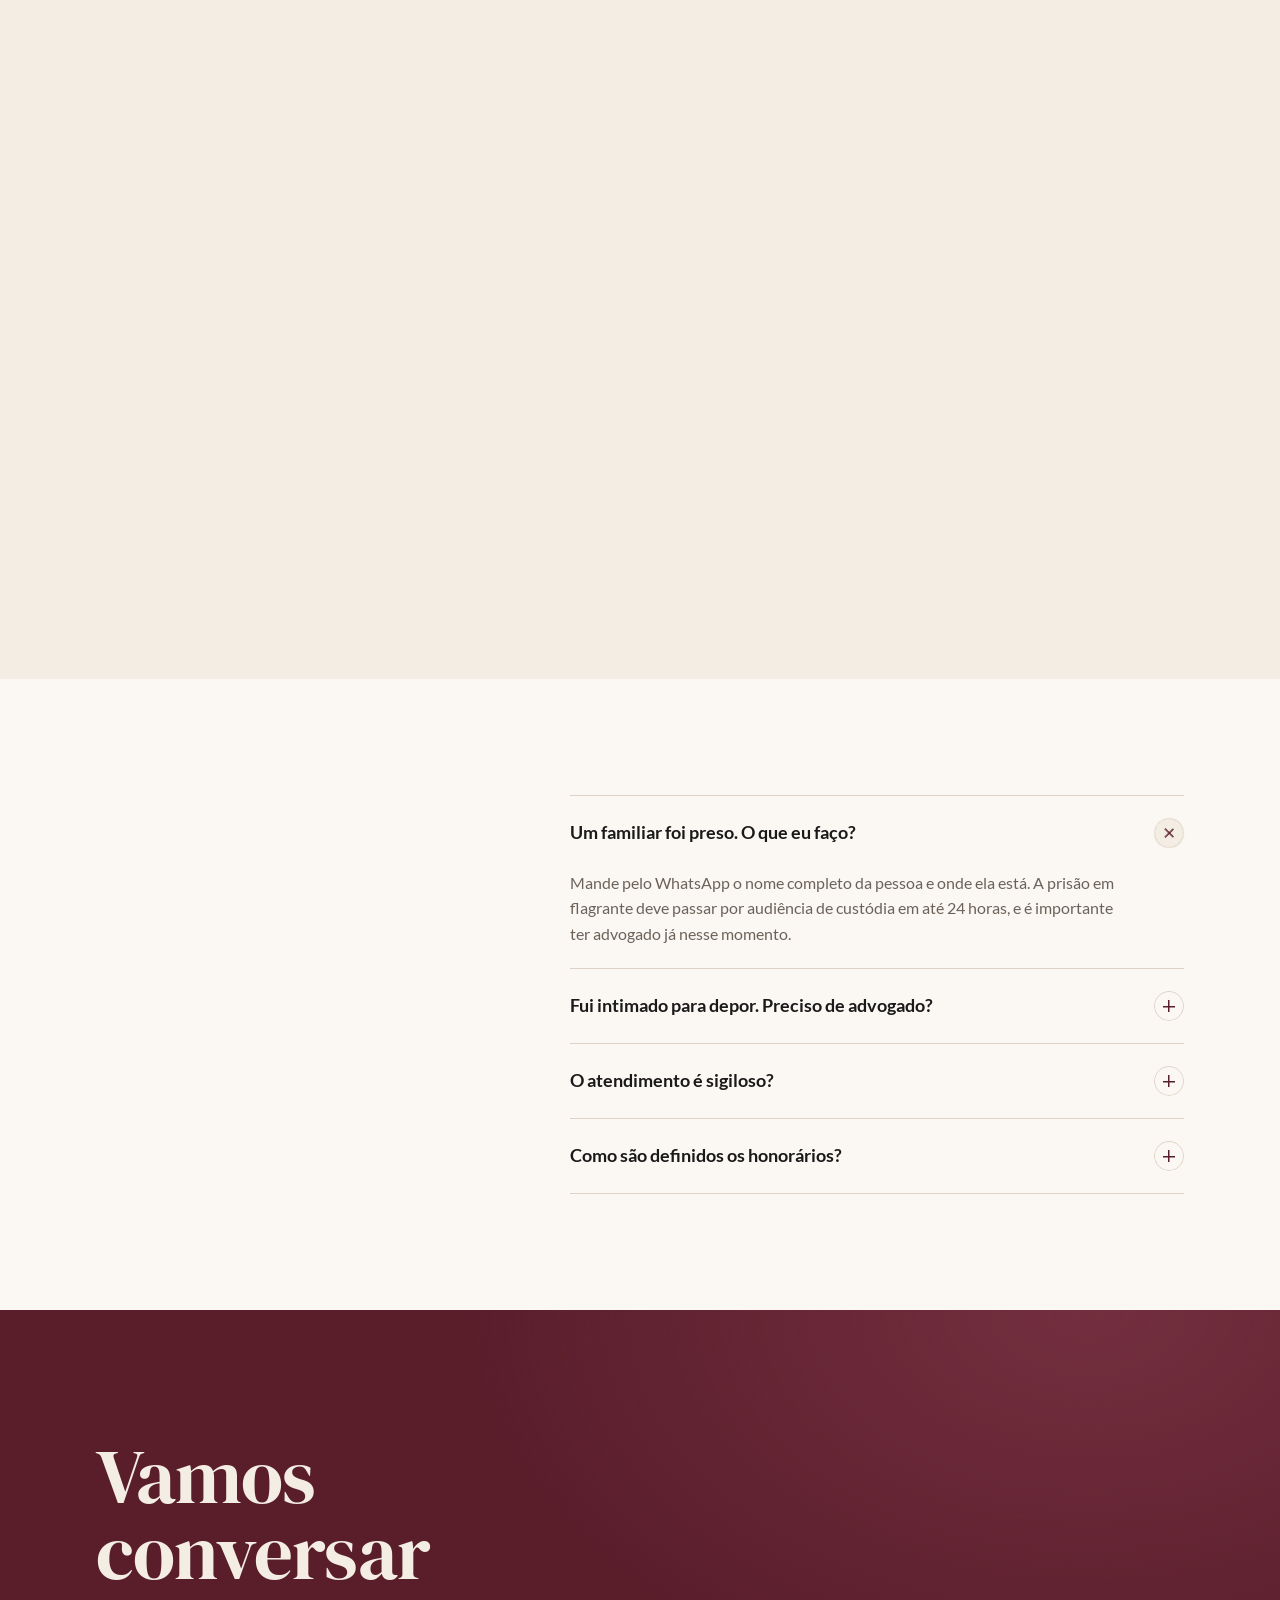
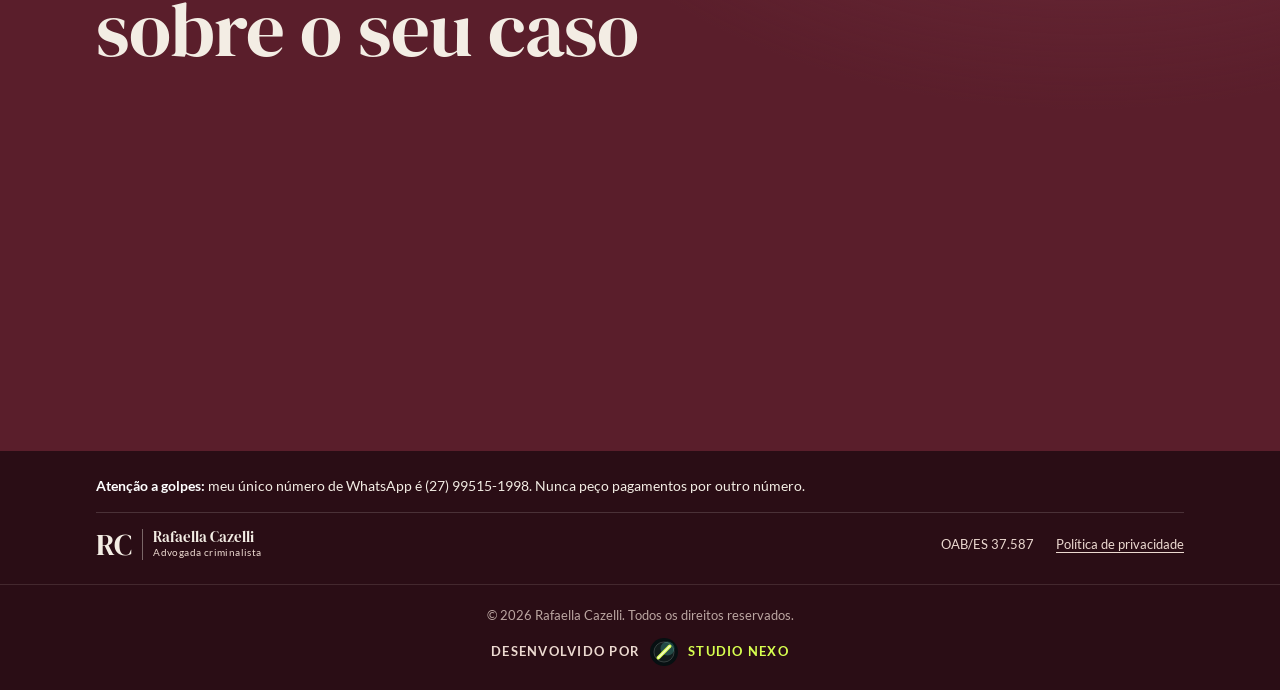
==== commit 61debb73: "Tira a foto do resultado do Google e melhora o ícone e o nome do site - meta robots "max-image-previ" ====
--- a/index.html
+++ b/index.html
@@ -4,6 +4,7 @@
   <meta charset="utf-8">
   <meta name="viewport" content="width=device-width, initial-scale=1, viewport-fit=cover">
   <meta http-equiv="Content-Security-Policy" content="default-src 'self'; script-src 'self'; style-src 'self'; font-src 'self'; img-src 'self' data:; connect-src 'none'; object-src 'none'; base-uri 'self'; form-action 'none'; upgrade-insecure-requests">
+  <meta name="robots" content="max-image-preview:none">
   <meta name="referrer" content="strict-origin-when-cross-origin">
   <title>Rafaella Cazelli · Advogada Criminalista em Vitória/ES</title>
   <meta name="description" content="Advogada criminalista em Vitória/ES. Defesa em furto, roubo, estelionato, crimes contra a honra, tráfico de drogas, violência doméstica, Tribunal do Júri, prisão em flagrante, audiência de custódia e habeas corpus. Plantão 24 horas pelo WhatsApp.">
@@ -18,7 +19,9 @@
   <meta property="og:image:height" content="630">
   <meta name="twitter:card" content="summary_large_image">
   <link rel="canonical" href="https://rafaellacazelli.adv.br/">
-  <link rel="icon" type="image/png" sizes="32x32" href="assets/img/favicon-32.png">
+  <link rel="icon" href="/favicon.ico" sizes="48x48">
+  <link rel="icon" type="image/png" sizes="192x192" href="assets/img/icon-192.png">
+  <link rel="icon" type="image/png" sizes="96x96" href="assets/img/icon-96.png">
   <link rel="apple-touch-icon" href="assets/img/apple-touch-icon.png">
   <script src="assets/js/early.js"></script>
   <link rel="preload" href="assets/fonts/dm-serif-display-400-latin.woff2" as="font" type="font/woff2" crossorigin>
@@ -26,6 +29,7 @@
   <link rel="stylesheet" href="assets/css/fonts.css">
   <link rel="stylesheet" href="assets/css/style.css">
   <link rel="preload" as="image" href="assets/img/rafaella.webp">
+  <script type="application/ld+json">{"@context": "https://schema.org", "@type": "WebSite", "name": "Rafaella Cazelli", "url": "https://rafaellacazelli.adv.br/"}</script>
   <script type="application/ld+json">{"@context": "https://schema.org", "@type": "LegalService", "name": "Rafaella Cazelli · Advocacia Criminal", "description": "Advogada criminalista em Vitória/ES. Inquérito policial, prisão em flagrante, audiência de custódia, habeas corpus, Tribunal do Júri, crimes contra o patrimônio, crimes contra a honra, Lei de Drogas, violência doméstica, crimes econômicos e execução penal.", "telephone": "+55 27 99515-1998", "email": "rafacazellif@gmail.com", "image": "https://rafaellacazelli.adv.br/assets/img/rafaella.webp", "areaServed": "Vitória, Espírito Santo", "address": {"@type": "PostalAddress", "streetAddress": "Av. Princesa Isabel, 574, Ed. Pallas Center, Sala 202, Bloco A", "addressLocality": "Vitória", "addressRegion": "ES", "addressCountry": "BR"}, "employee": {"@type": "Person", "name": "Rafaella Cazelli", "jobTitle": "Advogada criminalista", "alumniOf": "Doctum Vitória"}, "knowsAbout": ["Inquérito policial", "Prisão em flagrante", "Habeas corpus", "Execução penal", "Furto", "Roubo", "Estelionato e golpes", "Calúnia", "Difamação", "Injúria", "Tráfico de drogas", "Porte para uso pessoal", "Lei Maria da Penha", "Medidas protetivas", "Crimes tributários", "Lavagem de dinheiro", "Tribunal do Júri", "Audiência de custódia"], "url": "https://rafaellacazelli.adv.br/"}</script>
   <script type="application/ld+json">{"@context": "https://schema.org", "@type": "FAQPage", "mainEntity": [{"@type": "Question", "name": "Um familiar foi preso. O que eu faço?", "acceptedAnswer": {"@type": "Answer", "text": "Mande pelo WhatsApp o nome completo da pessoa e onde ela está. A prisão em flagrante deve passar por audiência de custódia em até 24 horas, e é importante ter advogado já nesse momento."}}, {"@type": "Question", "name": "Fui intimado para depor. Preciso de advogado?", "acceptedAnswer": {"@type": "Answer", "text": "É recomendável. Com um advogado presente, você entende o motivo da intimação antes de falar e garante que seus direitos sejam respeitados, inclusive o de permanecer em silêncio."}}, {"@type": "Question", "name": "O atendimento é sigiloso?", "acceptedAnswer": {"@type": "Answer", "text": "Sim. Tudo o que você conta à advogada é protegido pelo sigilo profissional, desde a primeira mensagem."}}, {"@type": "Question", "name": "Como são definidos os honorários?", "acceptedAnswer": {"@type": "Answer", "text": "Seguem a tabela da OAB do seu estado e são combinados por escrito antes de qualquer serviço começar."}}]}</script>
 </head>
--- a/assets/css/style.css
+++ b/assets/css/style.css
@@ -32,7 +32,7 @@
 
 *, *::before, *::after { box-sizing: border-box; }
 html { -webkit-text-size-adjust: 100%; }
-@media (prefers-reduced-motion: no-preference) { html { scroll-behavior: smooth; } }
+html { scroll-behavior: smooth; }
 
 body {
   margin: 0;
@@ -521,9 +521,3 @@
   .float span { position: absolute; width: 1px; height: 1px; overflow: hidden; clip-path: inset(50%); }
   .float { padding: 14px; }
 }
-@media (prefers-reduced-motion: reduce) {
-  *, *::before, *::after { animation: none !important; transition: none !important; }
-  .ticker-track { flex-wrap: wrap; width: auto; justify-content: center; padding-inline: 16px; row-gap: 8px; }
-  .ticker-set[aria-hidden="true"] { display: none; }
-  .ticker-set { flex-wrap: wrap; justify-content: center; }
-}
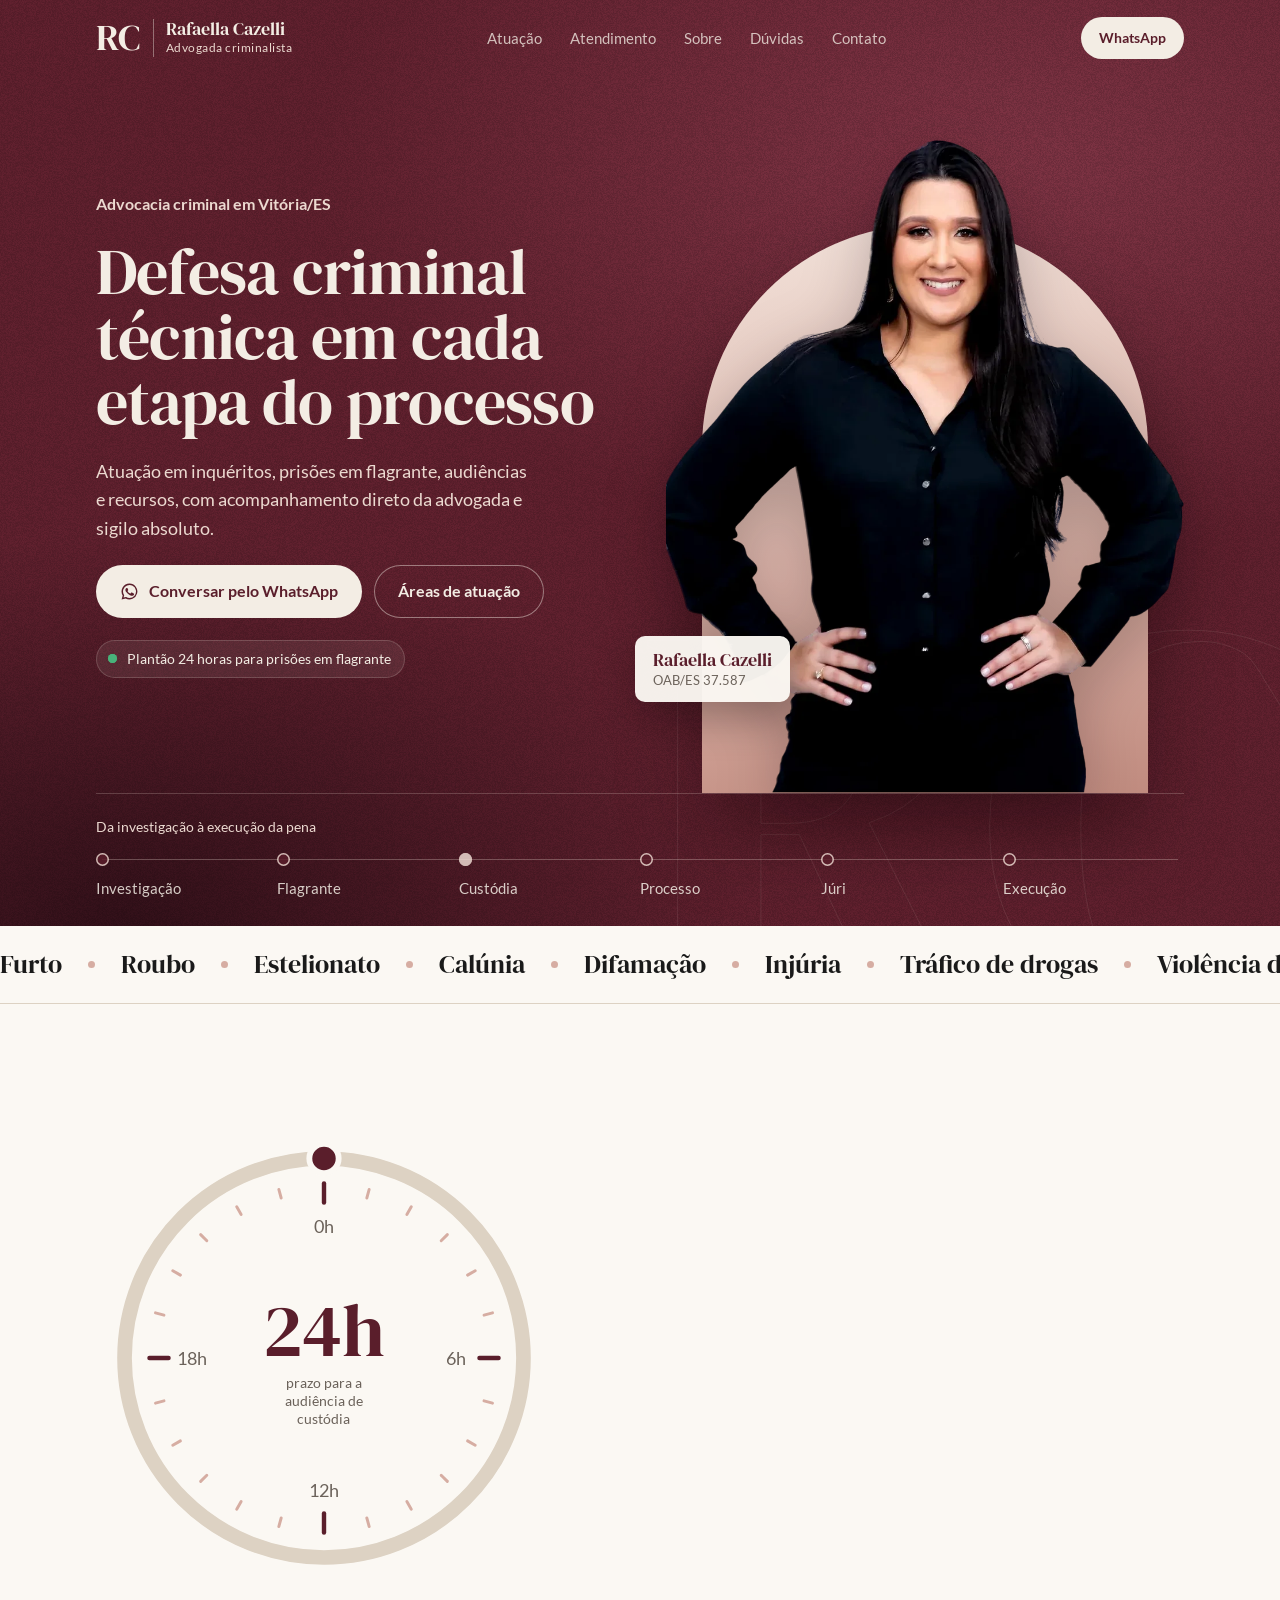
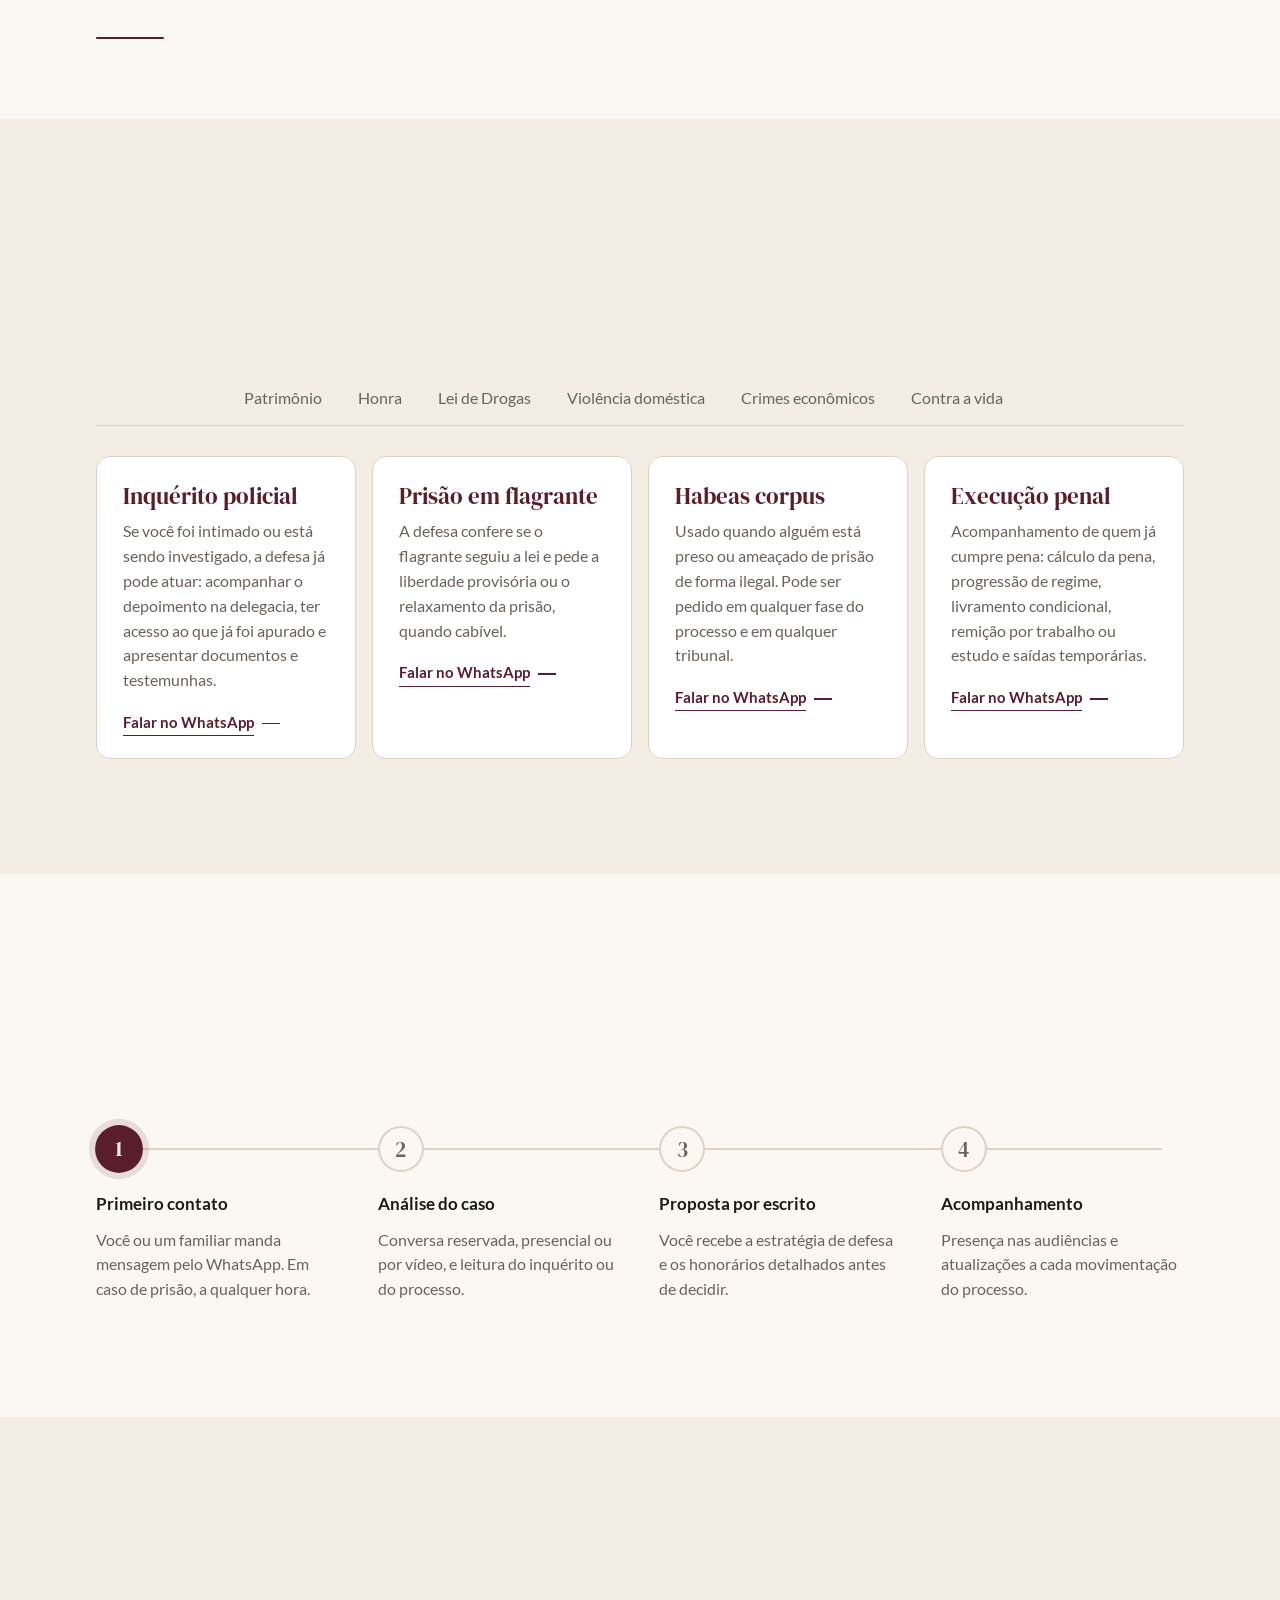
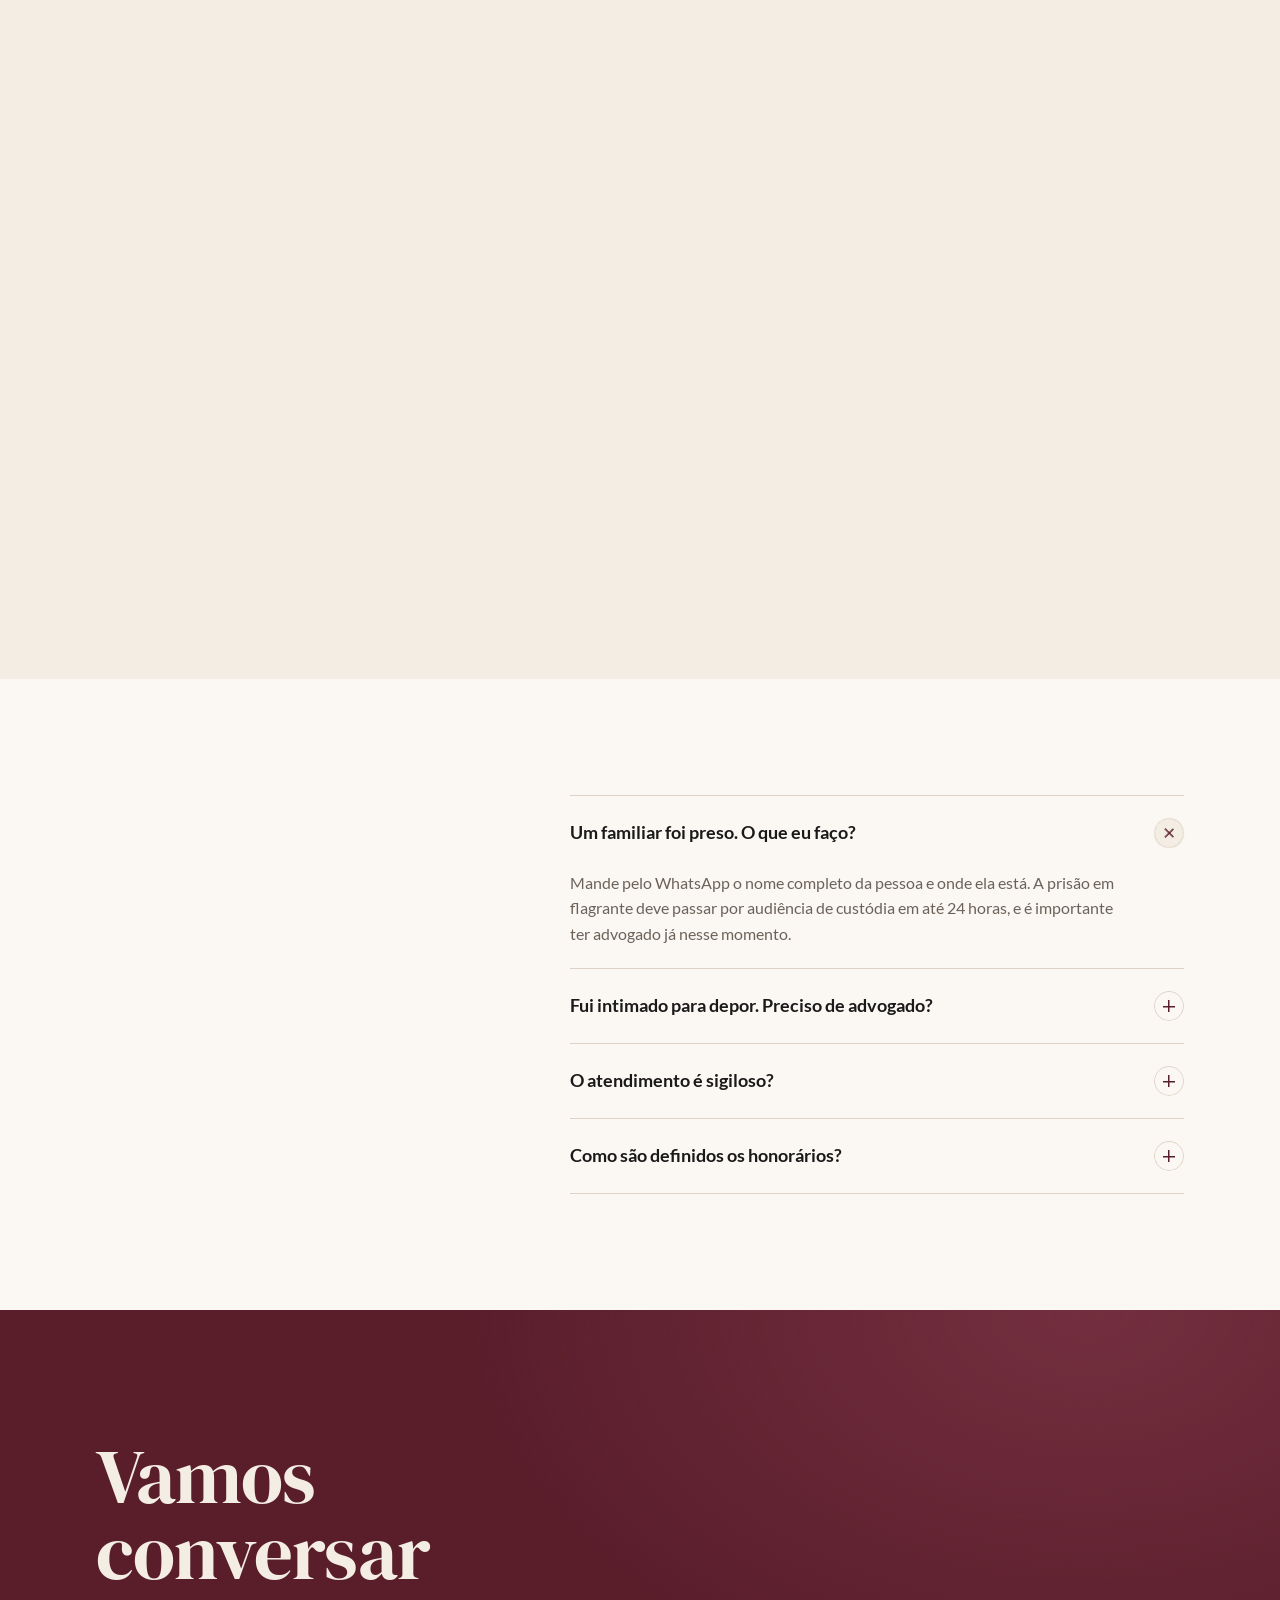
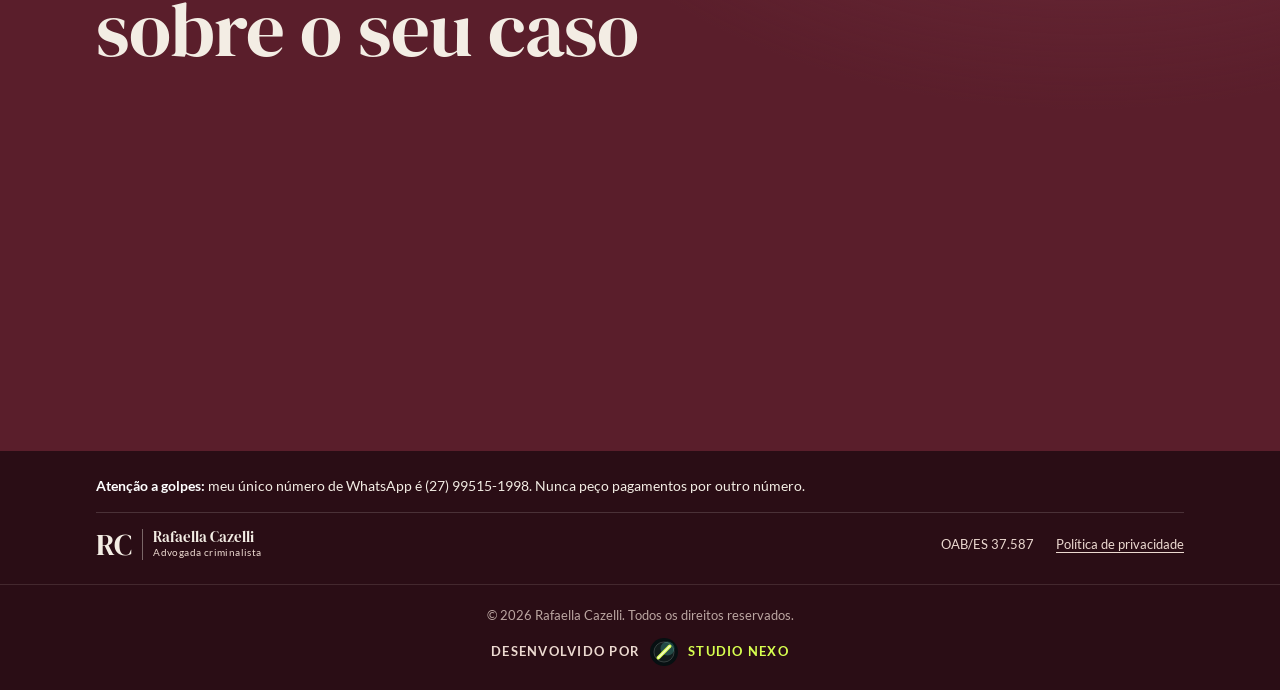
==== commit 3cc85021: "Troca o título do site para "Rafaella Cazelli - Advogada Criminalista" Vale para o título da aba, o " ====
--- a/index.html
+++ b/index.html
@@ -6,12 +6,12 @@
   <meta http-equiv="Content-Security-Policy" content="default-src 'self'; script-src 'self'; style-src 'self'; font-src 'self'; img-src 'self' data:; connect-src 'none'; object-src 'none'; base-uri 'self'; form-action 'none'; upgrade-insecure-requests">
   <meta name="robots" content="max-image-preview:none">
   <meta name="referrer" content="strict-origin-when-cross-origin">
-  <title>Rafaella Cazelli · Advogada Criminalista em Vitória/ES</title>
+  <title>Rafaella Cazelli - Advogada Criminalista</title>
   <meta name="description" content="Advogada criminalista em Vitória/ES. Defesa em furto, roubo, estelionato, crimes contra a honra, tráfico de drogas, violência doméstica, Tribunal do Júri, prisão em flagrante, audiência de custódia e habeas corpus. Plantão 24 horas pelo WhatsApp.">
   <meta name="theme-color" content="#5a1e2b">
   <meta property="og:type" content="website">
   <meta property="og:locale" content="pt_BR">
-  <meta property="og:title" content="Rafaella Cazelli · Advogada Criminalista">
+  <meta property="og:title" content="Rafaella Cazelli - Advogada Criminalista">
   <meta property="og:description" content="Defesa criminal técnica em cada etapa do processo. Atendimento em Vitória/ES e plantão 24 horas para flagrantes.">
   <meta property="og:url" content="https://rafaellacazelli.adv.br/">
   <meta property="og:image" content="https://rafaellacazelli.adv.br/assets/img/og-image.jpg">
